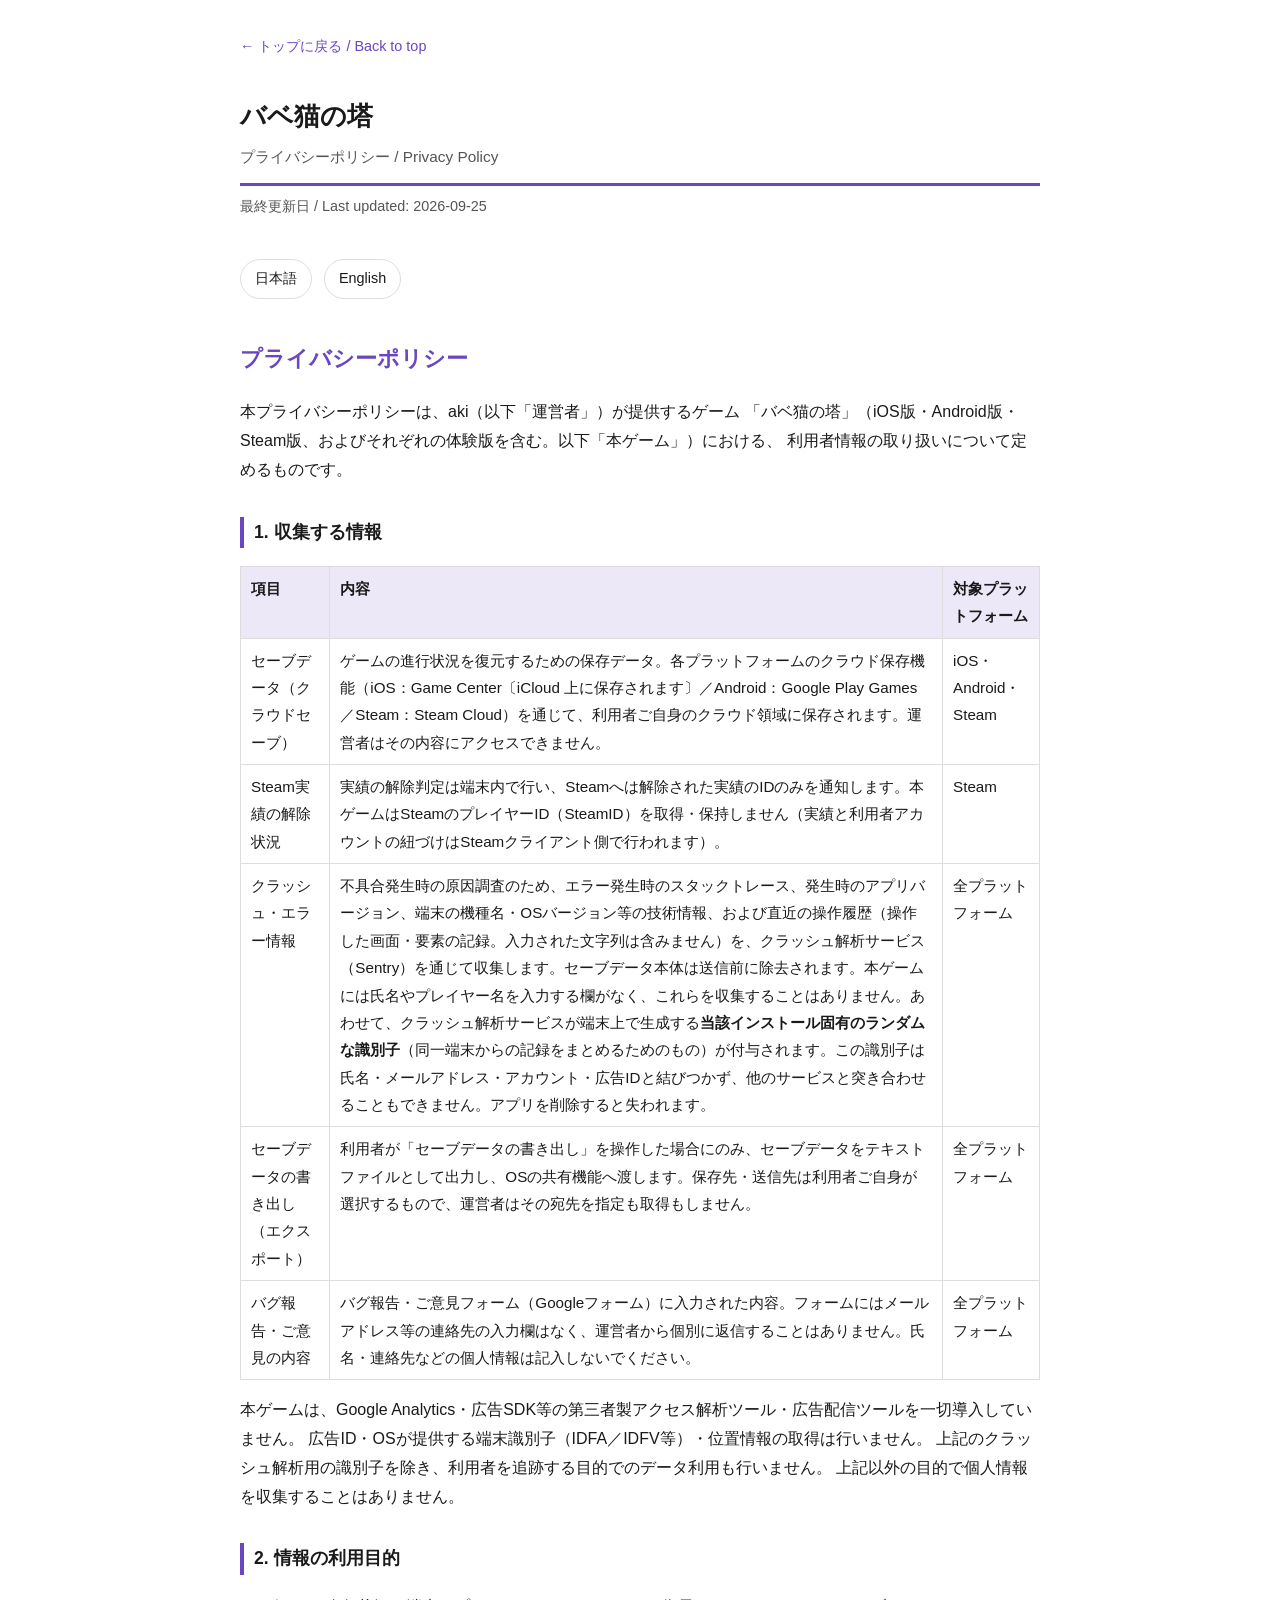
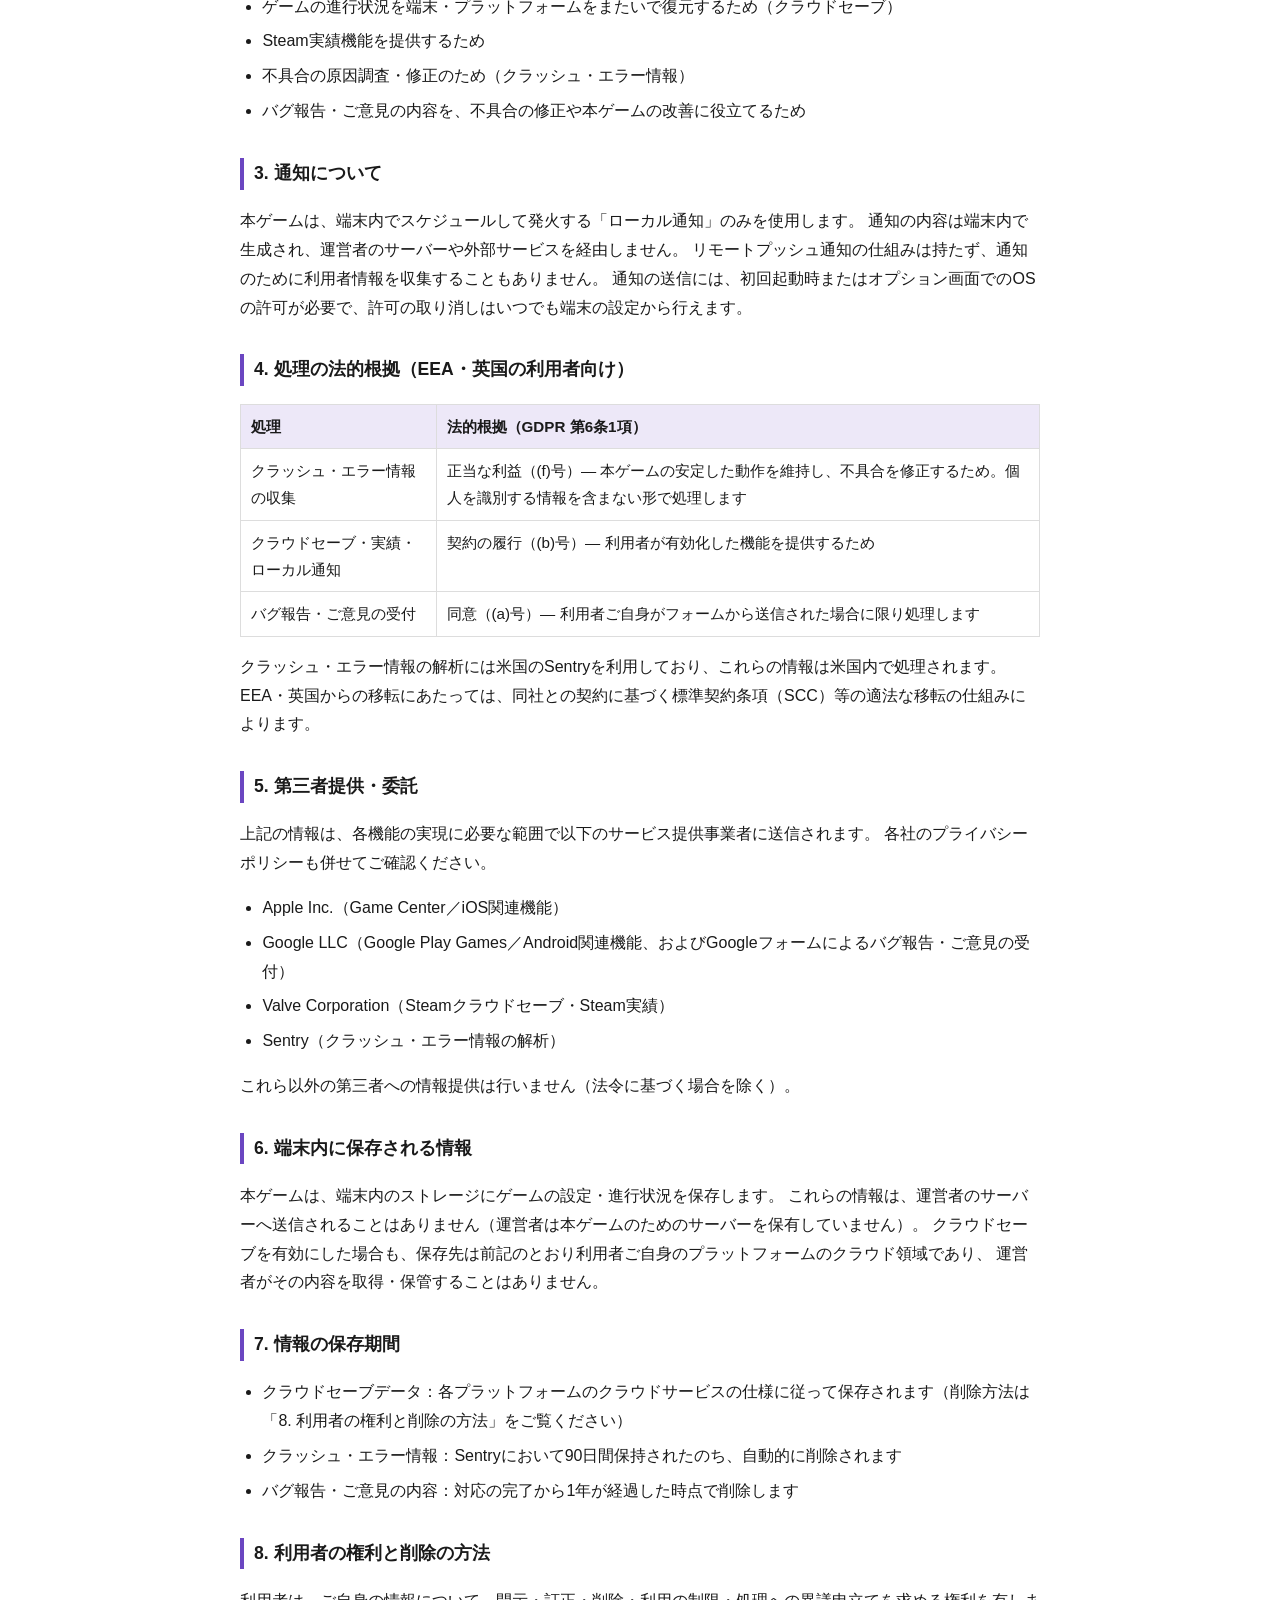
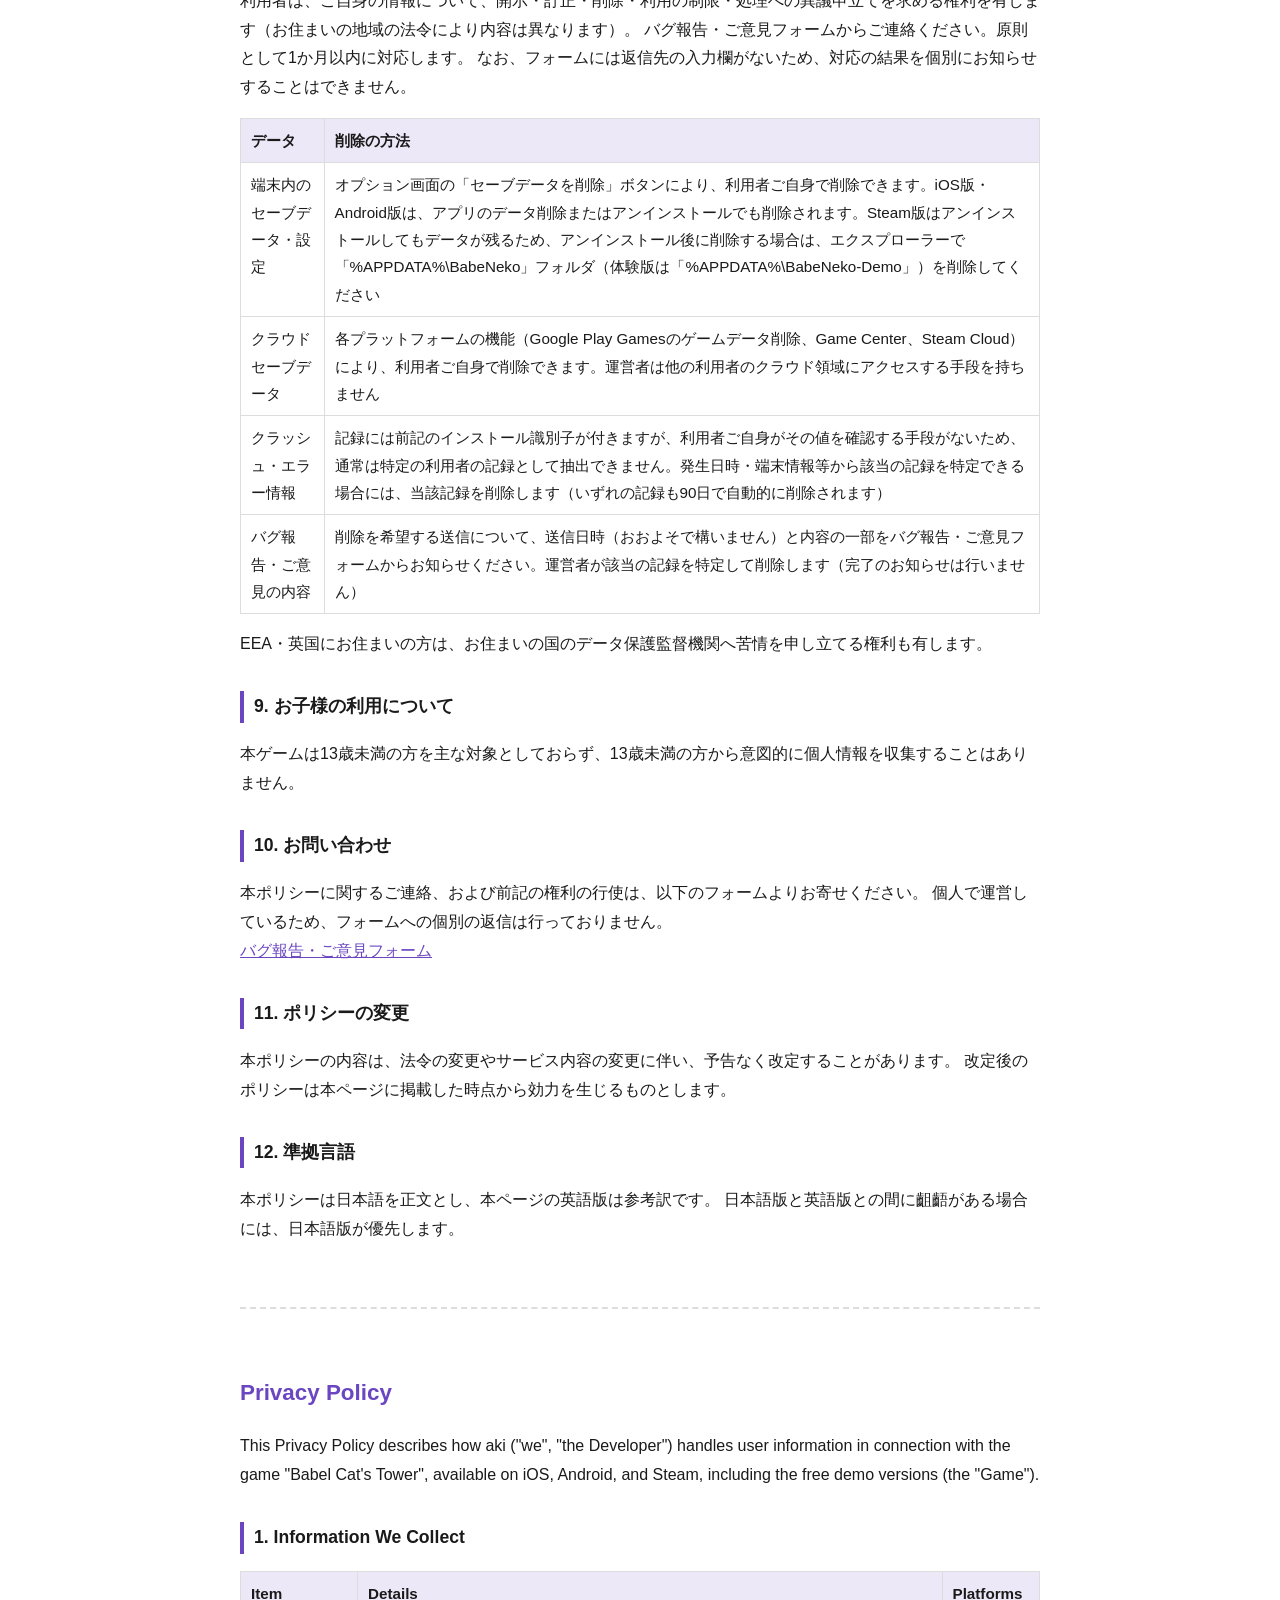
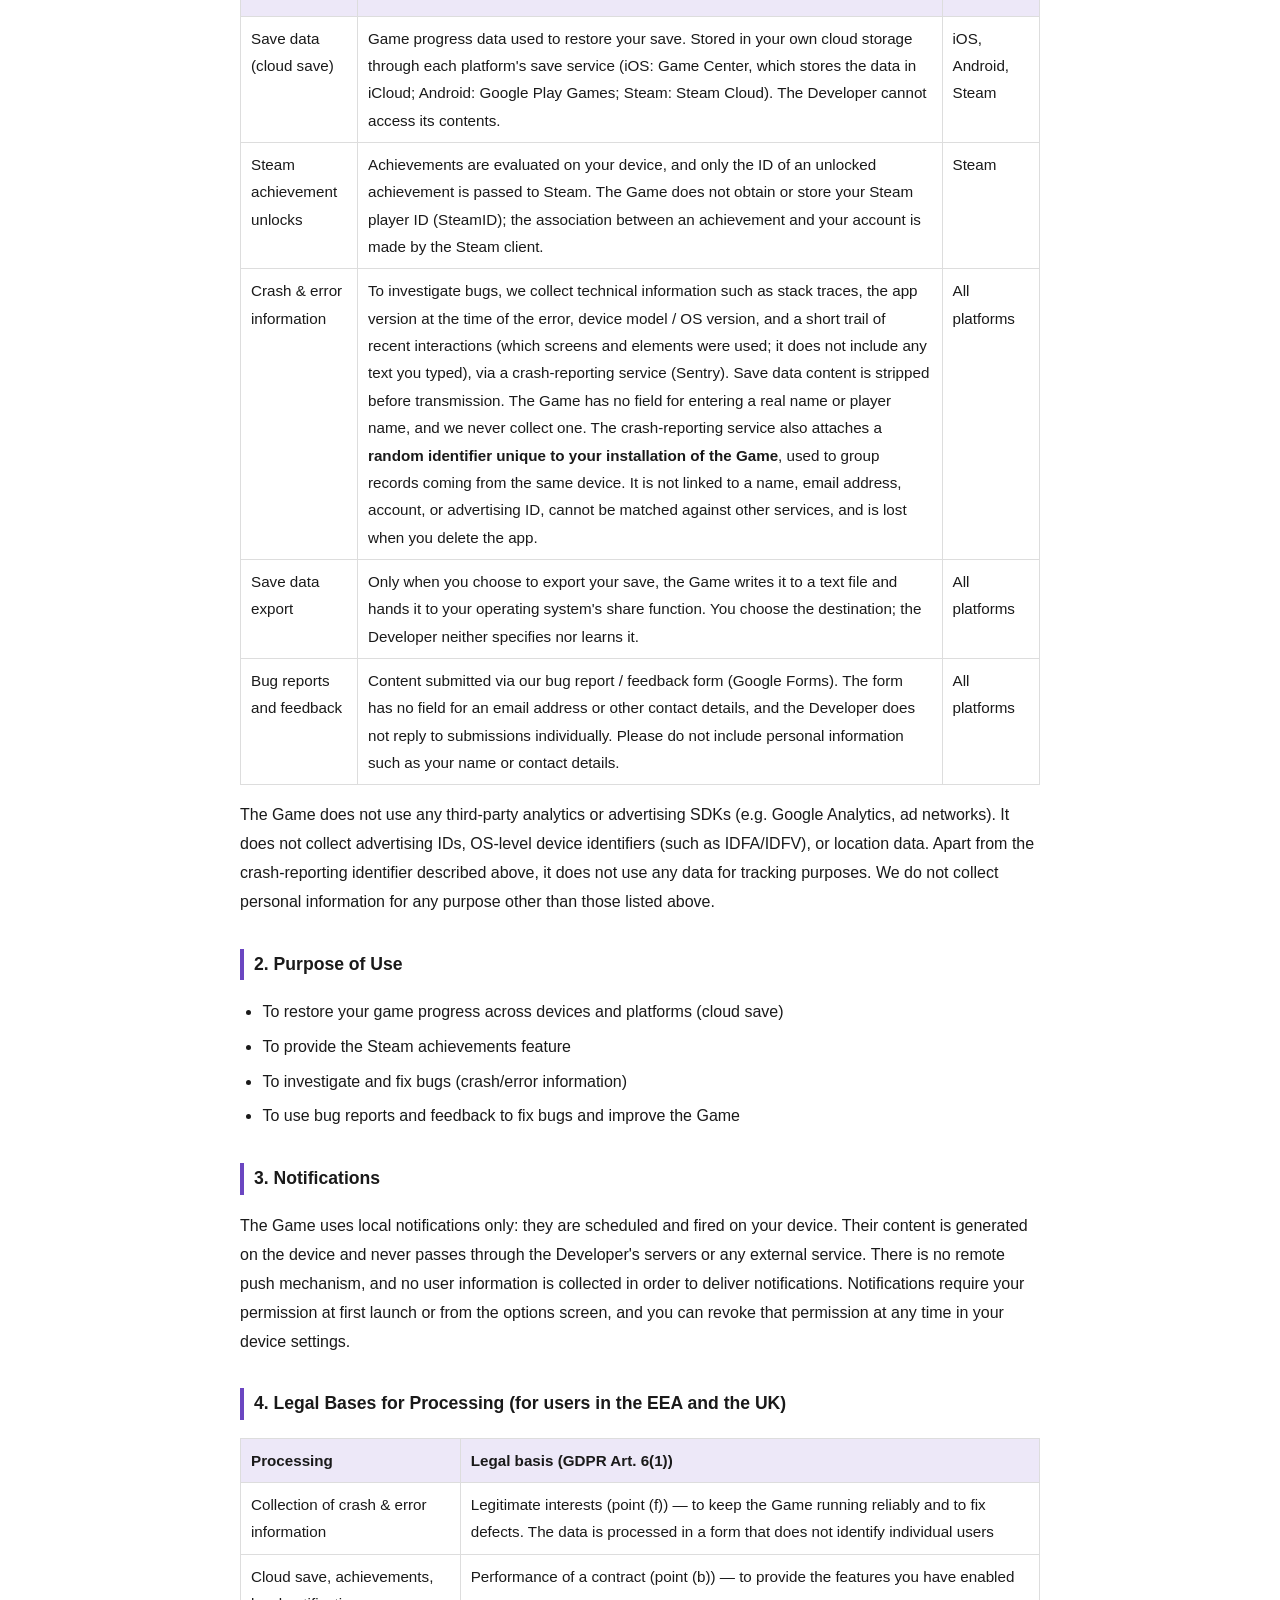
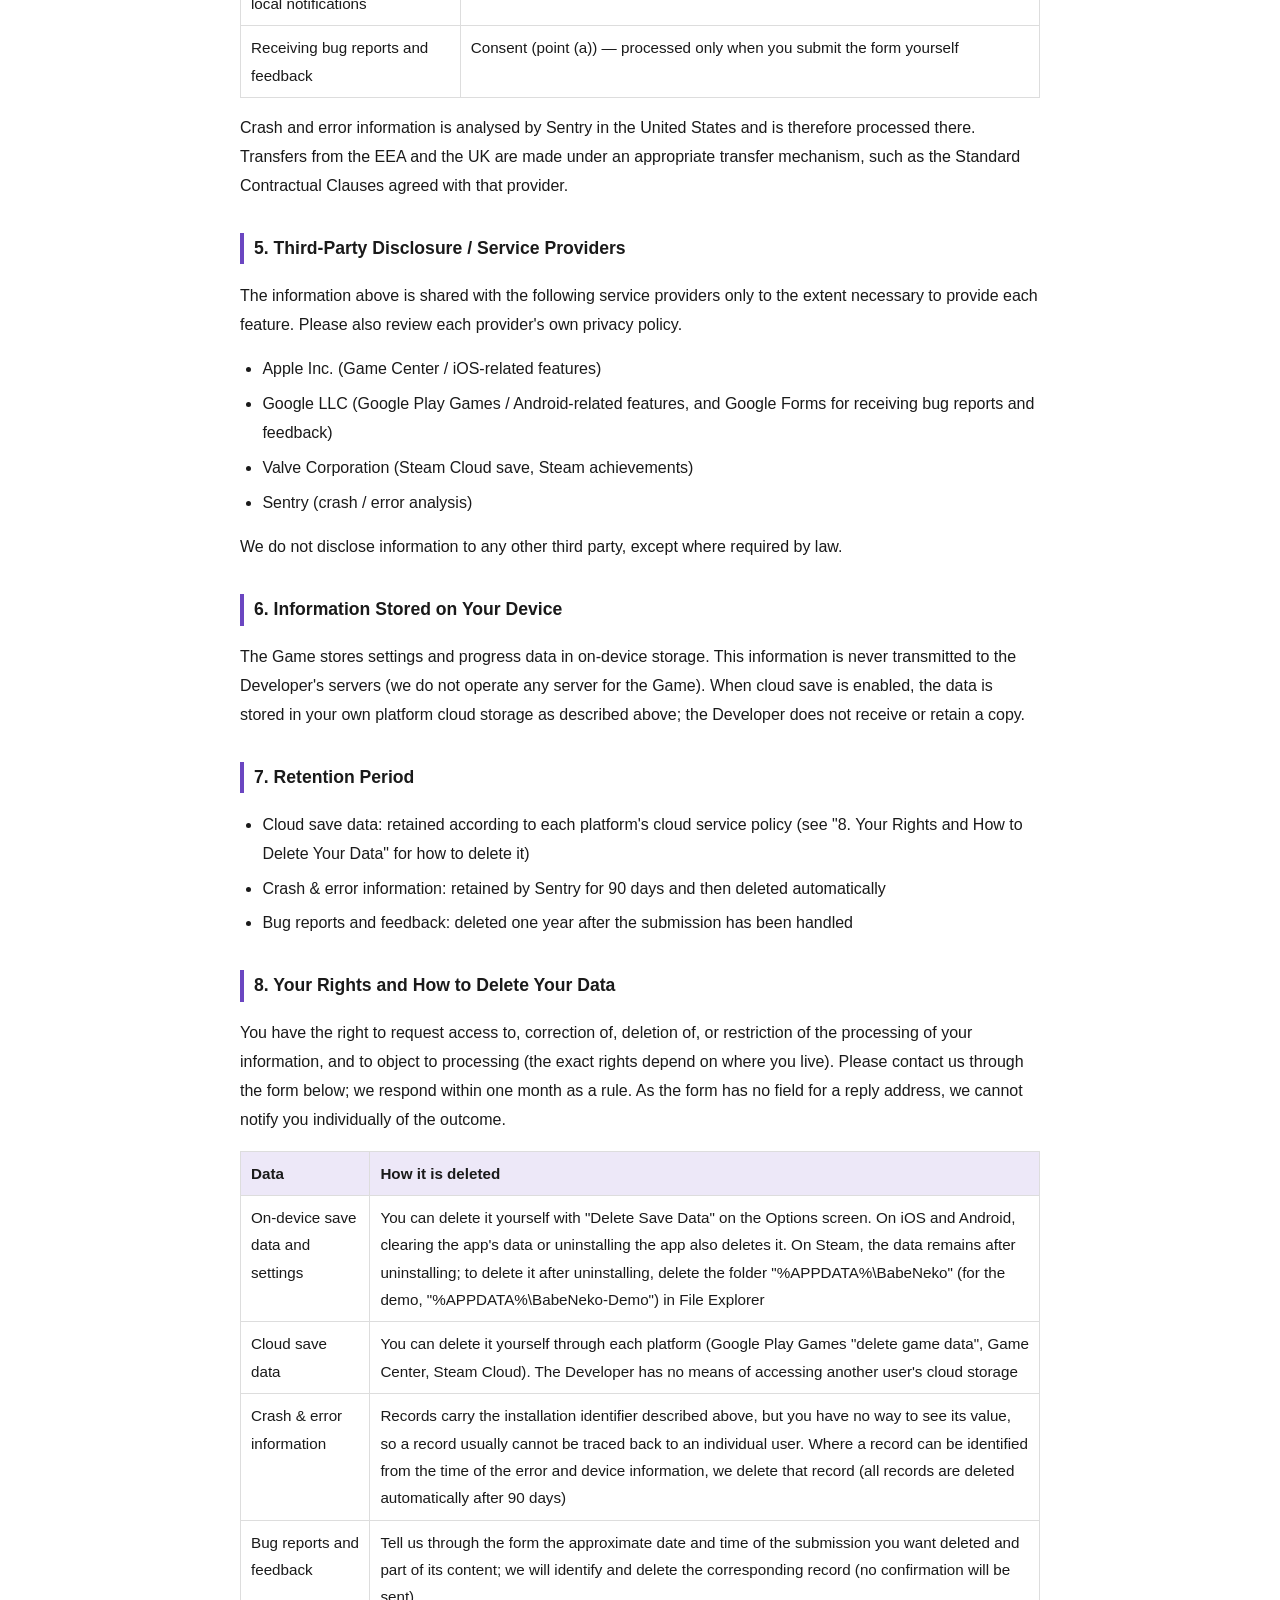
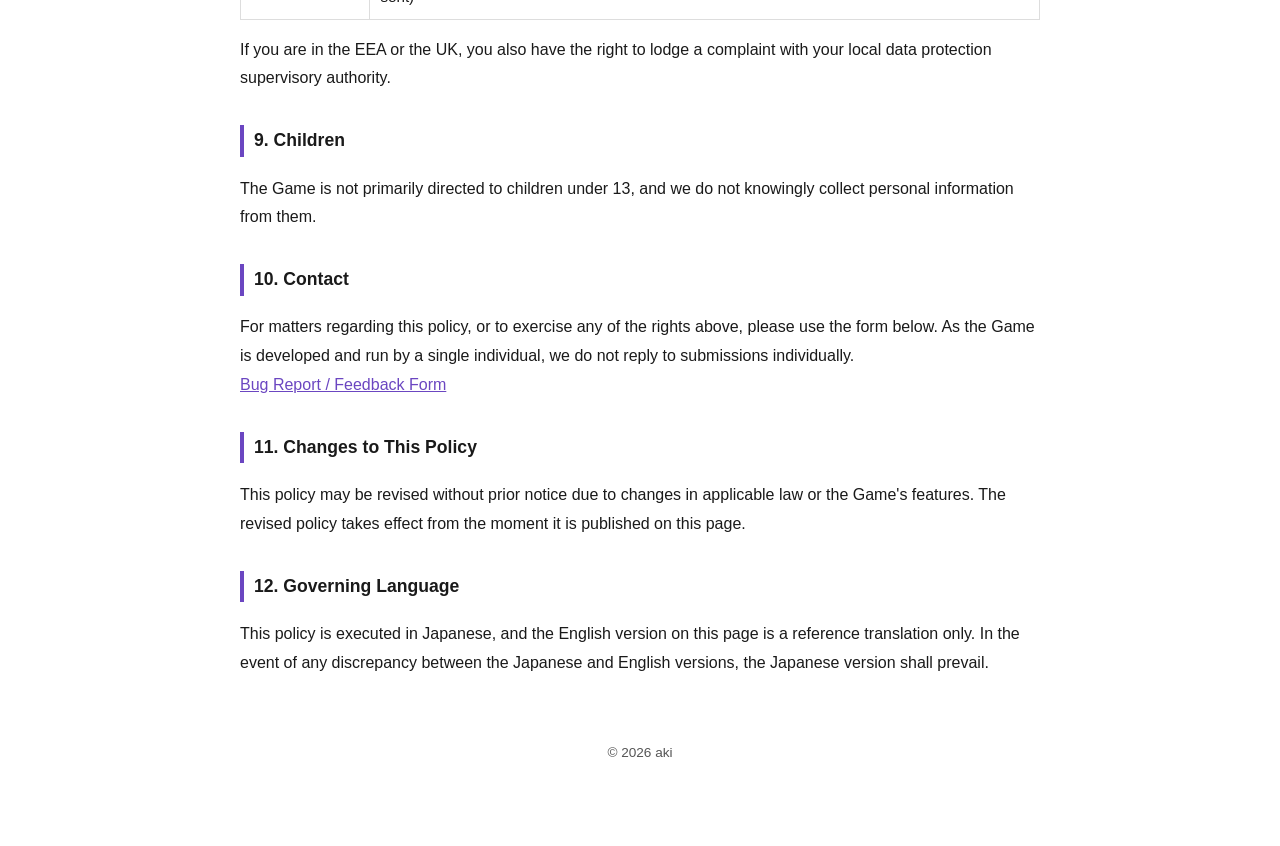
==== privacy-policy.html @ 07b797b6 "Update changelog and documentation for save data management and platform-specific storage - Revised " ====
<!DOCTYPE html>
<html lang="ja">
<head>
<meta charset="UTF-8">
<meta name="viewport" content="width=device-width, initial-scale=1.0">
<title>バベ猫の塔 プライバシーポリシー / Privacy Policy</title>
<link rel="stylesheet" href="style.css">
</head>
<body>
<div class="wrap">

  <div class="top-nav"><a href="index.html">&larr; トップに戻る / Back to top</a></div>

  <h1>バベ猫の塔<span class="sub">プライバシーポリシー / Privacy Policy</span></h1>
  <div class="updated">最終更新日 / Last updated: 2026-09-25</div>

  <div class="lang-nav">
    <a href="#ja">日本語</a>
    <a href="#en">English</a>
  </div>

  <!-- ============================================================ -->
  <!-- 日本語版 -->
  <!-- ============================================================ -->
  <section class="doc" id="ja" lang="ja">
    <h2 class="doc-title">プライバシーポリシー</h2>

    <p>
      本プライバシーポリシーは、aki（以下「運営者」）が提供するゲーム
      「バベ猫の塔」（iOS版・Android版・Steam版、およびそれぞれの体験版を含む。以下「本ゲーム」）における、
      利用者情報の取り扱いについて定めるものです。
    </p>

    <h3>1. 収集する情報</h3>
    <table>
      <thead><tr><th>項目</th><th>内容</th><th>対象プラットフォーム</th></tr></thead>
      <tbody>
        <tr>
          <td>セーブデータ（クラウドセーブ）</td>
          <td>ゲームの進行状況を復元するための保存データ。各プラットフォームのクラウド保存機能（iOS：Game Center〔iCloud 上に保存されます〕／Android：Google Play Games／Steam：Steam Cloud）を通じて、利用者ご自身のクラウド領域に保存されます。運営者はその内容にアクセスできません。</td>
          <td>iOS・Android・Steam</td>
        </tr>
        <tr>
          <td>Steam実績の解除状況</td>
          <td>実績の解除判定は端末内で行い、Steamへは解除された実績のIDのみを通知します。本ゲームはSteamのプレイヤーID（SteamID）を取得・保持しません（実績と利用者アカウントの紐づけはSteamクライアント側で行われます）。</td>
          <td>Steam</td>
        </tr>
        <tr>
          <td>クラッシュ・エラー情報</td>
          <td>不具合発生時の原因調査のため、エラー発生時のスタックトレース、発生時のアプリバージョン、端末の機種名・OSバージョン等の技術情報、および直近の操作履歴（操作した画面・要素の記録。入力された文字列は含みません）を、クラッシュ解析サービス（Sentry）を通じて収集します。セーブデータ本体は送信前に除去されます。本ゲームには氏名やプレイヤー名を入力する欄がなく、これらを収集することはありません。あわせて、クラッシュ解析サービスが端末上で生成する<strong>当該インストール固有のランダムな識別子</strong>（同一端末からの記録をまとめるためのもの）が付与されます。この識別子は氏名・メールアドレス・アカウント・広告IDと結びつかず、他のサービスと突き合わせることもできません。アプリを削除すると失われます。</td>
          <td>全プラットフォーム</td>
        </tr>
        <tr>
          <td>セーブデータの書き出し（エクスポート）</td>
          <td>利用者が「セーブデータの書き出し」を操作した場合にのみ、セーブデータをテキストファイルとして出力し、OSの共有機能へ渡します。保存先・送信先は利用者ご自身が選択するもので、運営者はその宛先を指定も取得もしません。</td>
          <td>全プラットフォーム</td>
        </tr>
        <tr>
          <td>バグ報告・ご意見の内容</td>
          <td>バグ報告・ご意見フォーム（Googleフォーム）に入力された内容。フォームにはメールアドレス等の連絡先の入力欄はなく、運営者から個別に返信することはありません。氏名・連絡先などの個人情報は記入しないでください。</td>
          <td>全プラットフォーム</td>
        </tr>
      </tbody>
    </table>

    <p>
      本ゲームは、Google Analytics・広告SDK等の第三者製アクセス解析ツール・広告配信ツールを一切導入していません。
      広告ID・OSが提供する端末識別子（IDFA／IDFV等）・位置情報の取得は行いません。
      上記のクラッシュ解析用の識別子を除き、利用者を追跡する目的でのデータ利用も行いません。
      上記以外の目的で個人情報を収集することはありません。
    </p>

    <h3>2. 情報の利用目的</h3>
    <ul>
      <li>ゲームの進行状況を端末・プラットフォームをまたいで復元するため（クラウドセーブ）</li>
      <li>Steam実績機能を提供するため</li>
      <li>不具合の原因調査・修正のため（クラッシュ・エラー情報）</li>
      <li>バグ報告・ご意見の内容を、不具合の修正や本ゲームの改善に役立てるため</li>
    </ul>

    <h3>3. 通知について</h3>
    <p>
      本ゲームは、端末内でスケジュールして発火する「ローカル通知」のみを使用します。
      通知の内容は端末内で生成され、運営者のサーバーや外部サービスを経由しません。
      リモートプッシュ通知の仕組みは持たず、通知のために利用者情報を収集することもありません。
      通知の送信には、初回起動時またはオプション画面でのOSの許可が必要で、許可の取り消しはいつでも端末の設定から行えます。
    </p>

    <h3>4. 処理の法的根拠（EEA・英国の利用者向け）</h3>
    <table>
      <thead><tr><th>処理</th><th>法的根拠（GDPR 第6条1項）</th></tr></thead>
      <tbody>
        <tr>
          <td>クラッシュ・エラー情報の収集</td>
          <td>正当な利益（(f)号）— 本ゲームの安定した動作を維持し、不具合を修正するため。個人を識別する情報を含まない形で処理します</td>
        </tr>
        <tr>
          <td>クラウドセーブ・実績・ローカル通知</td>
          <td>契約の履行（(b)号）— 利用者が有効化した機能を提供するため</td>
        </tr>
        <tr>
          <td>バグ報告・ご意見の受付</td>
          <td>同意（(a)号）— 利用者ご自身がフォームから送信された場合に限り処理します</td>
        </tr>
      </tbody>
    </table>
    <p>
      クラッシュ・エラー情報の解析には米国のSentryを利用しており、これらの情報は米国内で処理されます。
      EEA・英国からの移転にあたっては、同社との契約に基づく標準契約条項（SCC）等の適法な移転の仕組みによります。
    </p>

    <h3>5. 第三者提供・委託</h3>
    <p>
      上記の情報は、各機能の実現に必要な範囲で以下のサービス提供事業者に送信されます。
      各社のプライバシーポリシーも併せてご確認ください。
    </p>
    <ul>
      <li>Apple Inc.（Game Center／iOS関連機能）</li>
      <li>Google LLC（Google Play Games／Android関連機能、およびGoogleフォームによるバグ報告・ご意見の受付）</li>
      <li>Valve Corporation（Steamクラウドセーブ・Steam実績）</li>
      <li>Sentry（クラッシュ・エラー情報の解析）</li>
    </ul>
    <p>これら以外の第三者への情報提供は行いません（法令に基づく場合を除く）。</p>

    <h3>6. 端末内に保存される情報</h3>
    <p>
      本ゲームは、端末内のストレージにゲームの設定・進行状況を保存します。
      これらの情報は、運営者のサーバーへ送信されることはありません（運営者は本ゲームのためのサーバーを保有していません）。
      クラウドセーブを有効にした場合も、保存先は前記のとおり利用者ご自身のプラットフォームのクラウド領域であり、
      運営者がその内容を取得・保管することはありません。
    </p>

    <h3>7. 情報の保存期間</h3>
    <ul>
      <li>クラウドセーブデータ：各プラットフォームのクラウドサービスの仕様に従って保存されます（削除方法は「8. 利用者の権利と削除の方法」をご覧ください）</li>
      <li>クラッシュ・エラー情報：Sentryにおいて90日間保持されたのち、自動的に削除されます</li>
      <li>バグ報告・ご意見の内容：対応の完了から1年が経過した時点で削除します</li>
    </ul>

    <h3>8. 利用者の権利と削除の方法</h3>
    <p>
      利用者は、ご自身の情報について、開示・訂正・削除・利用の制限・処理への異議申立てを求める権利を有します（お住まいの地域の法令により内容は異なります）。
      バグ報告・ご意見フォームからご連絡ください。原則として1か月以内に対応します。
      なお、フォームには返信先の入力欄がないため、対応の結果を個別にお知らせすることはできません。
    </p>
    <table>
      <thead><tr><th>データ</th><th>削除の方法</th></tr></thead>
      <tbody>
        <tr>
          <td>端末内のセーブデータ・設定</td>
          <td>オプション画面の「セーブデータを削除」ボタンにより、利用者ご自身で削除できます。iOS版・Android版は、アプリのデータ削除またはアンインストールでも削除されます。Steam版はアンインストールしてもデータが残るため、アンインストール後に削除する場合は、エクスプローラーで「%APPDATA%\BabeNeko」フォルダ（体験版は「%APPDATA%\BabeNeko-Demo」）を削除してください</td>
        </tr>
        <tr>
          <td>クラウドセーブデータ</td>
          <td>各プラットフォームの機能（Google Play Gamesのゲームデータ削除、Game Center、Steam Cloud）により、利用者ご自身で削除できます。運営者は他の利用者のクラウド領域にアクセスする手段を持ちません</td>
        </tr>
        <tr>
          <td>クラッシュ・エラー情報</td>
          <td>記録には前記のインストール識別子が付きますが、利用者ご自身がその値を確認する手段がないため、通常は特定の利用者の記録として抽出できません。発生日時・端末情報等から該当の記録を特定できる場合には、当該記録を削除します（いずれの記録も90日で自動的に削除されます）</td>
        </tr>
        <tr>
          <td>バグ報告・ご意見の内容</td>
          <td>削除を希望する送信について、送信日時（おおよそで構いません）と内容の一部をバグ報告・ご意見フォームからお知らせください。運営者が該当の記録を特定して削除します（完了のお知らせは行いません）</td>
        </tr>
      </tbody>
    </table>
    <p>
      EEA・英国にお住まいの方は、お住まいの国のデータ保護監督機関へ苦情を申し立てる権利も有します。
    </p>

    <h3>9. お子様の利用について</h3>
    <p>
      本ゲームは13歳未満の方を主な対象としておらず、13歳未満の方から意図的に個人情報を収集することはありません。
    </p>

    <h3>10. お問い合わせ</h3>
    <p>
      本ポリシーに関するご連絡、および前記の権利の行使は、以下のフォームよりお寄せください。
      個人で運営しているため、フォームへの個別の返信は行っておりません。<br>
      <a class="link" href="https://forms.gle/XgbAoj4muBSPkLGX7">バグ報告・ご意見フォーム</a>
    </p>

    <h3>11. ポリシーの変更</h3>
    <p>
      本ポリシーの内容は、法令の変更やサービス内容の変更に伴い、予告なく改定することがあります。
      改定後のポリシーは本ページに掲載した時点から効力を生じるものとします。
    </p>

    <h3>12. 準拠言語</h3>
    <p>
      本ポリシーは日本語を正文とし、本ページの英語版は参考訳です。
      日本語版と英語版との間に齟齬がある場合には、日本語版が優先します。
    </p>
  </section>

  <hr class="divider">

  <!-- ============================================================ -->
  <!-- English -->
  <!-- ============================================================ -->
  <section class="doc" id="en" lang="en">
    <h2 class="doc-title">Privacy Policy</h2>

    <p>
      This Privacy Policy describes how aki ("we", "the Developer")
      handles user information in connection with the game "Babel Cat's Tower", available on
      iOS, Android, and Steam, including the free demo versions (the "Game").
    </p>

    <h3>1. Information We Collect</h3>
    <table>
      <thead><tr><th>Item</th><th>Details</th><th>Platforms</th></tr></thead>
      <tbody>
        <tr>
          <td>Save data (cloud save)</td>
          <td>Game progress data used to restore your save. Stored in your own cloud storage through each platform's save service (iOS: Game Center, which stores the data in iCloud; Android: Google Play Games; Steam: Steam Cloud). The Developer cannot access its contents.</td>
          <td>iOS, Android, Steam</td>
        </tr>
        <tr>
          <td>Steam achievement unlocks</td>
          <td>Achievements are evaluated on your device, and only the ID of an unlocked achievement is passed to Steam. The Game does not obtain or store your Steam player ID (SteamID); the association between an achievement and your account is made by the Steam client.</td>
          <td>Steam</td>
        </tr>
        <tr>
          <td>Crash &amp; error information</td>
          <td>To investigate bugs, we collect technical information such as stack traces, the app version at the time of the error, device model / OS version, and a short trail of recent interactions (which screens and elements were used; it does not include any text you typed), via a crash-reporting service (Sentry). Save data content is stripped before transmission. The Game has no field for entering a real name or player name, and we never collect one. The crash-reporting service also attaches a <strong>random identifier unique to your installation of the Game</strong>, used to group records coming from the same device. It is not linked to a name, email address, account, or advertising ID, cannot be matched against other services, and is lost when you delete the app.</td>
          <td>All platforms</td>
        </tr>
        <tr>
          <td>Save data export</td>
          <td>Only when you choose to export your save, the Game writes it to a text file and hands it to your operating system's share function. You choose the destination; the Developer neither specifies nor learns it.</td>
          <td>All platforms</td>
        </tr>
        <tr>
          <td>Bug reports and feedback</td>
          <td>Content submitted via our bug report / feedback form (Google Forms). The form has no field for an email address or other contact details, and the Developer does not reply to submissions individually. Please do not include personal information such as your name or contact details.</td>
          <td>All platforms</td>
        </tr>
      </tbody>
    </table>

    <p>
      The Game does not use any third-party analytics or advertising SDKs (e.g. Google Analytics, ad networks).
      It does not collect advertising IDs, OS-level device identifiers (such as IDFA/IDFV), or location data.
      Apart from the crash-reporting identifier described above, it does not use any data for tracking purposes.
      We do not collect personal information for any purpose other than those listed above.
    </p>

    <h3>2. Purpose of Use</h3>
    <ul>
      <li>To restore your game progress across devices and platforms (cloud save)</li>
      <li>To provide the Steam achievements feature</li>
      <li>To investigate and fix bugs (crash/error information)</li>
      <li>To use bug reports and feedback to fix bugs and improve the Game</li>
    </ul>

    <h3>3. Notifications</h3>
    <p>
      The Game uses local notifications only: they are scheduled and fired on your device.
      Their content is generated on the device and never passes through the Developer's servers or any external service.
      There is no remote push mechanism, and no user information is collected in order to deliver notifications.
      Notifications require your permission at first launch or from the options screen, and you can revoke that permission at any time in your device settings.
    </p>

    <h3>4. Legal Bases for Processing (for users in the EEA and the UK)</h3>
    <table>
      <thead><tr><th>Processing</th><th>Legal basis (GDPR Art. 6(1))</th></tr></thead>
      <tbody>
        <tr>
          <td>Collection of crash &amp; error information</td>
          <td>Legitimate interests (point (f)) — to keep the Game running reliably and to fix defects. The data is processed in a form that does not identify individual users</td>
        </tr>
        <tr>
          <td>Cloud save, achievements, local notifications</td>
          <td>Performance of a contract (point (b)) — to provide the features you have enabled</td>
        </tr>
        <tr>
          <td>Receiving bug reports and feedback</td>
          <td>Consent (point (a)) — processed only when you submit the form yourself</td>
        </tr>
      </tbody>
    </table>
    <p>
      Crash and error information is analysed by Sentry in the United States and is therefore processed there.
      Transfers from the EEA and the UK are made under an appropriate transfer mechanism, such as the Standard Contractual Clauses agreed with that provider.
    </p>

    <h3>5. Third-Party Disclosure / Service Providers</h3>
    <p>
      The information above is shared with the following service providers only to the extent necessary
      to provide each feature. Please also review each provider's own privacy policy.
    </p>
    <ul>
      <li>Apple Inc. (Game Center / iOS-related features)</li>
      <li>Google LLC (Google Play Games / Android-related features, and Google Forms for receiving bug reports and feedback)</li>
      <li>Valve Corporation (Steam Cloud save, Steam achievements)</li>
      <li>Sentry (crash / error analysis)</li>
    </ul>
    <p>We do not disclose information to any other third party, except where required by law.</p>

    <h3>6. Information Stored on Your Device</h3>
    <p>
      The Game stores settings and progress data in on-device storage.
      This information is never transmitted to the Developer's servers (we do not operate any server for the Game).
      When cloud save is enabled, the data is stored in your own platform cloud storage as described above;
      the Developer does not receive or retain a copy.
    </p>

    <h3>7. Retention Period</h3>
    <ul>
      <li>Cloud save data: retained according to each platform's cloud service policy (see "8. Your Rights and How to Delete Your Data" for how to delete it)</li>
      <li>Crash &amp; error information: retained by Sentry for 90 days and then deleted automatically</li>
      <li>Bug reports and feedback: deleted one year after the submission has been handled</li>
    </ul>

    <h3>8. Your Rights and How to Delete Your Data</h3>
    <p>
      You have the right to request access to, correction of, deletion of, or restriction of the processing of your information,
      and to object to processing (the exact rights depend on where you live).
      Please contact us through the form below; we respond within one month as a rule.
      As the form has no field for a reply address, we cannot notify you individually of the outcome.
    </p>
    <table>
      <thead><tr><th>Data</th><th>How it is deleted</th></tr></thead>
      <tbody>
        <tr>
          <td>On-device save data and settings</td>
          <td>You can delete it yourself with "Delete Save Data" on the Options screen. On iOS and Android, clearing the app's data or uninstalling the app also deletes it. On Steam, the data remains after uninstalling; to delete it after uninstalling, delete the folder "%APPDATA%\BabeNeko" (for the demo, "%APPDATA%\BabeNeko-Demo") in File Explorer</td>
        </tr>
        <tr>
          <td>Cloud save data</td>
          <td>You can delete it yourself through each platform (Google Play Games "delete game data", Game Center, Steam Cloud). The Developer has no means of accessing another user's cloud storage</td>
        </tr>
        <tr>
          <td>Crash &amp; error information</td>
          <td>Records carry the installation identifier described above, but you have no way to see its value, so a record usually cannot be traced back to an individual user. Where a record can be identified from the time of the error and device information, we delete that record (all records are deleted automatically after 90 days)</td>
        </tr>
        <tr>
          <td>Bug reports and feedback</td>
          <td>Tell us through the form the approximate date and time of the submission you want deleted and part of its content; we will identify and delete the corresponding record (no confirmation will be sent)</td>
        </tr>
      </tbody>
    </table>
    <p>
      If you are in the EEA or the UK, you also have the right to lodge a complaint with your local data protection supervisory authority.
    </p>

    <h3>9. Children</h3>
    <p>
      The Game is not primarily directed to children under 13, and we do not knowingly collect personal information from them.
    </p>

    <h3>10. Contact</h3>
    <p>
      For matters regarding this policy, or to exercise any of the rights above, please use the form below.
      As the Game is developed and run by a single individual, we do not reply to submissions individually.<br>
      <a class="link" href="https://forms.gle/XgbAoj4muBSPkLGX7">Bug Report / Feedback Form</a>
    </p>

    <h3>11. Changes to This Policy</h3>
    <p>
      This policy may be revised without prior notice due to changes in applicable law or the Game's
      features. The revised policy takes effect from the moment it is published on this page.
    </p>

    <h3>12. Governing Language</h3>
    <p>
      This policy is executed in Japanese, and the English version on this page is a reference translation
      only. In the event of any discrepancy between the Japanese and English versions, the Japanese version
      shall prevail.
    </p>
  </section>

  <footer>
    &copy; 2026 aki
  </footer>

</div>
</body>
</html>
---- style.css ----
:root {
  color-scheme: light dark;
  --bg: #ffffff;
  --fg: #1a1a1a;
  --muted: #555555;
  --border: #dddddd;
  --accent: #6b46c1;
}
@media (prefers-color-scheme: dark) {
  :root {
    --bg: #1a1a1a;
    --fg: #e8e8e8;
    --muted: #aaaaaa;
    --border: #3a3a3a;
    --accent: #b794f4;
  }
}
* { box-sizing: border-box; }
body {
  margin: 0;
  background: var(--bg);
  color: var(--fg);
  font-family: "Hiragino Kaku Gothic ProN", "Yu Gothic", Meiryo, -apple-system, BlinkMacSystemFont, "Segoe UI", Arial, sans-serif;
  line-height: 1.8;
}
.wrap {
  max-width: 840px;
  margin: 0 auto;
  padding: 32px 20px 80px;
}
h1 {
  font-size: 1.6em;
  border-bottom: 3px solid var(--accent);
  padding-bottom: 12px;
  margin-bottom: 8px;
}
h1 .sub {
  display: block;
  font-size: 0.6em;
  color: var(--muted);
  font-weight: normal;
  margin-top: 4px;
}
.updated {
  color: var(--muted);
  font-size: 0.9em;
  margin-bottom: 40px;
}
.top-nav {
  margin-bottom: 32px;
}
.top-nav a {
  color: var(--accent);
  text-decoration: none;
  font-size: 0.9em;
}
.top-nav a:hover { text-decoration: underline; }
.lang-nav {
  display: flex;
  gap: 12px;
  margin-bottom: 40px;
  flex-wrap: wrap;
}
.lang-nav a {
  padding: 6px 14px;
  border: 1px solid var(--border);
  border-radius: 20px;
  text-decoration: none;
  color: var(--fg);
  font-size: 0.9em;
}
.lang-nav a:hover { border-color: var(--accent); color: var(--accent); }
section.doc {
  margin-bottom: 64px;
}
h2.doc-title {
  font-size: 1.4em;
  color: var(--accent);
  margin-top: 0;
}
h3 {
  font-size: 1.1em;
  border-left: 4px solid var(--accent);
  padding-left: 10px;
  margin-top: 32px;
}
table {
  width: 100%;
  border-collapse: collapse;
  margin: 12px 0;
  font-size: 0.95em;
}
th, td {
  border: 1px solid var(--border);
  padding: 8px 10px;
  text-align: left;
  vertical-align: top;
}
th { background: color-mix(in srgb, var(--accent) 12%, transparent); }
ol, ul { padding-left: 1.4em; }
li { margin-bottom: 6px; }
a.link { color: var(--accent); }
hr.divider {
  border: none;
  border-top: 2px dashed var(--border);
  margin: 64px 0;
}
footer {
  color: var(--muted);
  font-size: 0.85em;
  text-align: center;
  margin-top: 60px;
}

/* index.html 専用: リンク一覧カード */
.link-list {
  list-style: none;
  padding: 0;
  margin: 0 0 40px;
}
.link-list li {
  margin-bottom: 12px;
}
.link-card {
  display: flex;
  align-items: center;
  justify-content: space-between;
  gap: 12px;
  padding: 16px 20px;
  border: 1px solid var(--border);
  border-radius: 10px;
  text-decoration: none;
  color: var(--fg);
}
.link-card:hover { border-color: var(--accent); }
.link-card .label {
  font-weight: bold;
}
.link-card .desc {
  color: var(--muted);
  font-size: 0.85em;
}
.link-card .arrow {
  color: var(--accent);
  font-size: 1.2em;
}
.link-card.disabled {
  opacity: 0.55;
  cursor: default;
  pointer-events: none;
}
.badge-soon {
  display: inline-block;
  font-size: 0.75em;
  color: var(--muted);
  border: 1px solid var(--border);
  border-radius: 12px;
  padding: 2px 10px;
  margin-left: 8px;
}
h2.section-heading {
  font-size: 1.1em;
  color: var(--muted);
  border-bottom: 1px solid var(--border);
  padding-bottom: 8px;
  margin: 40px 0 16px;
}
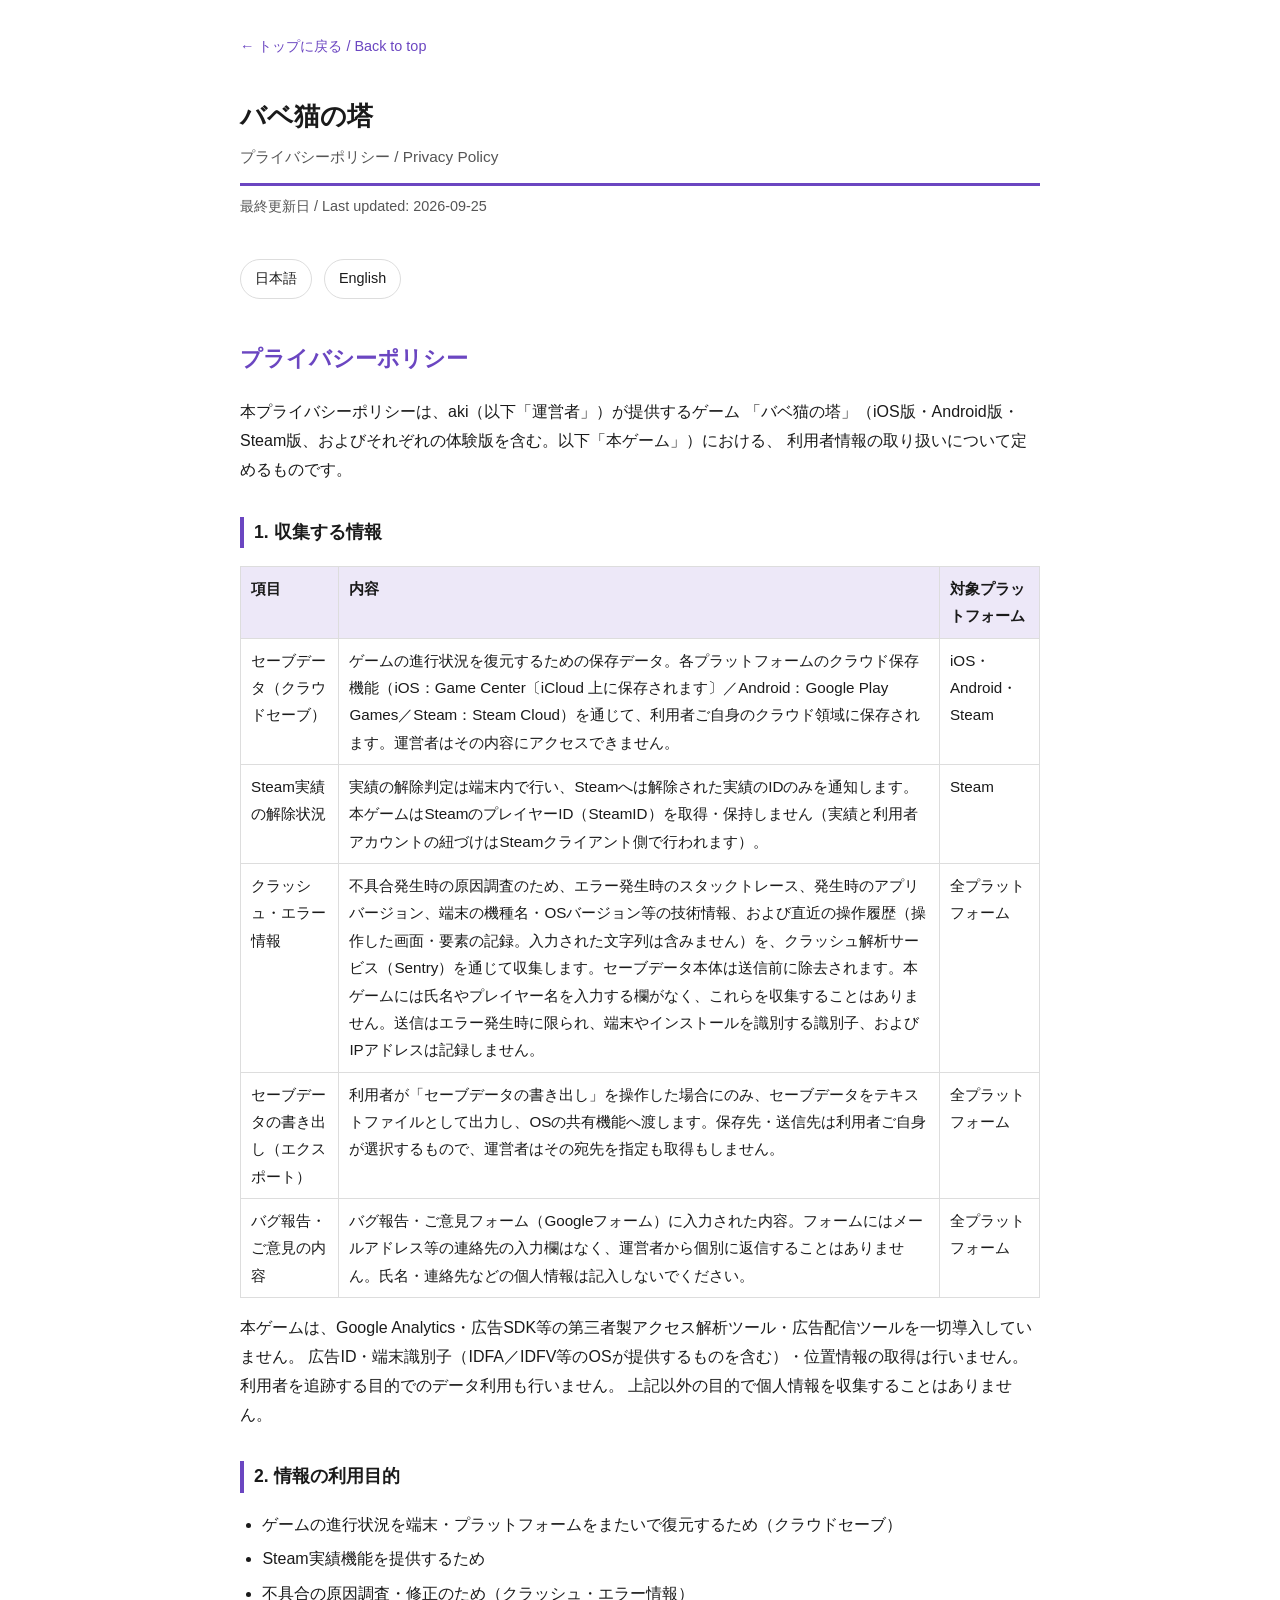
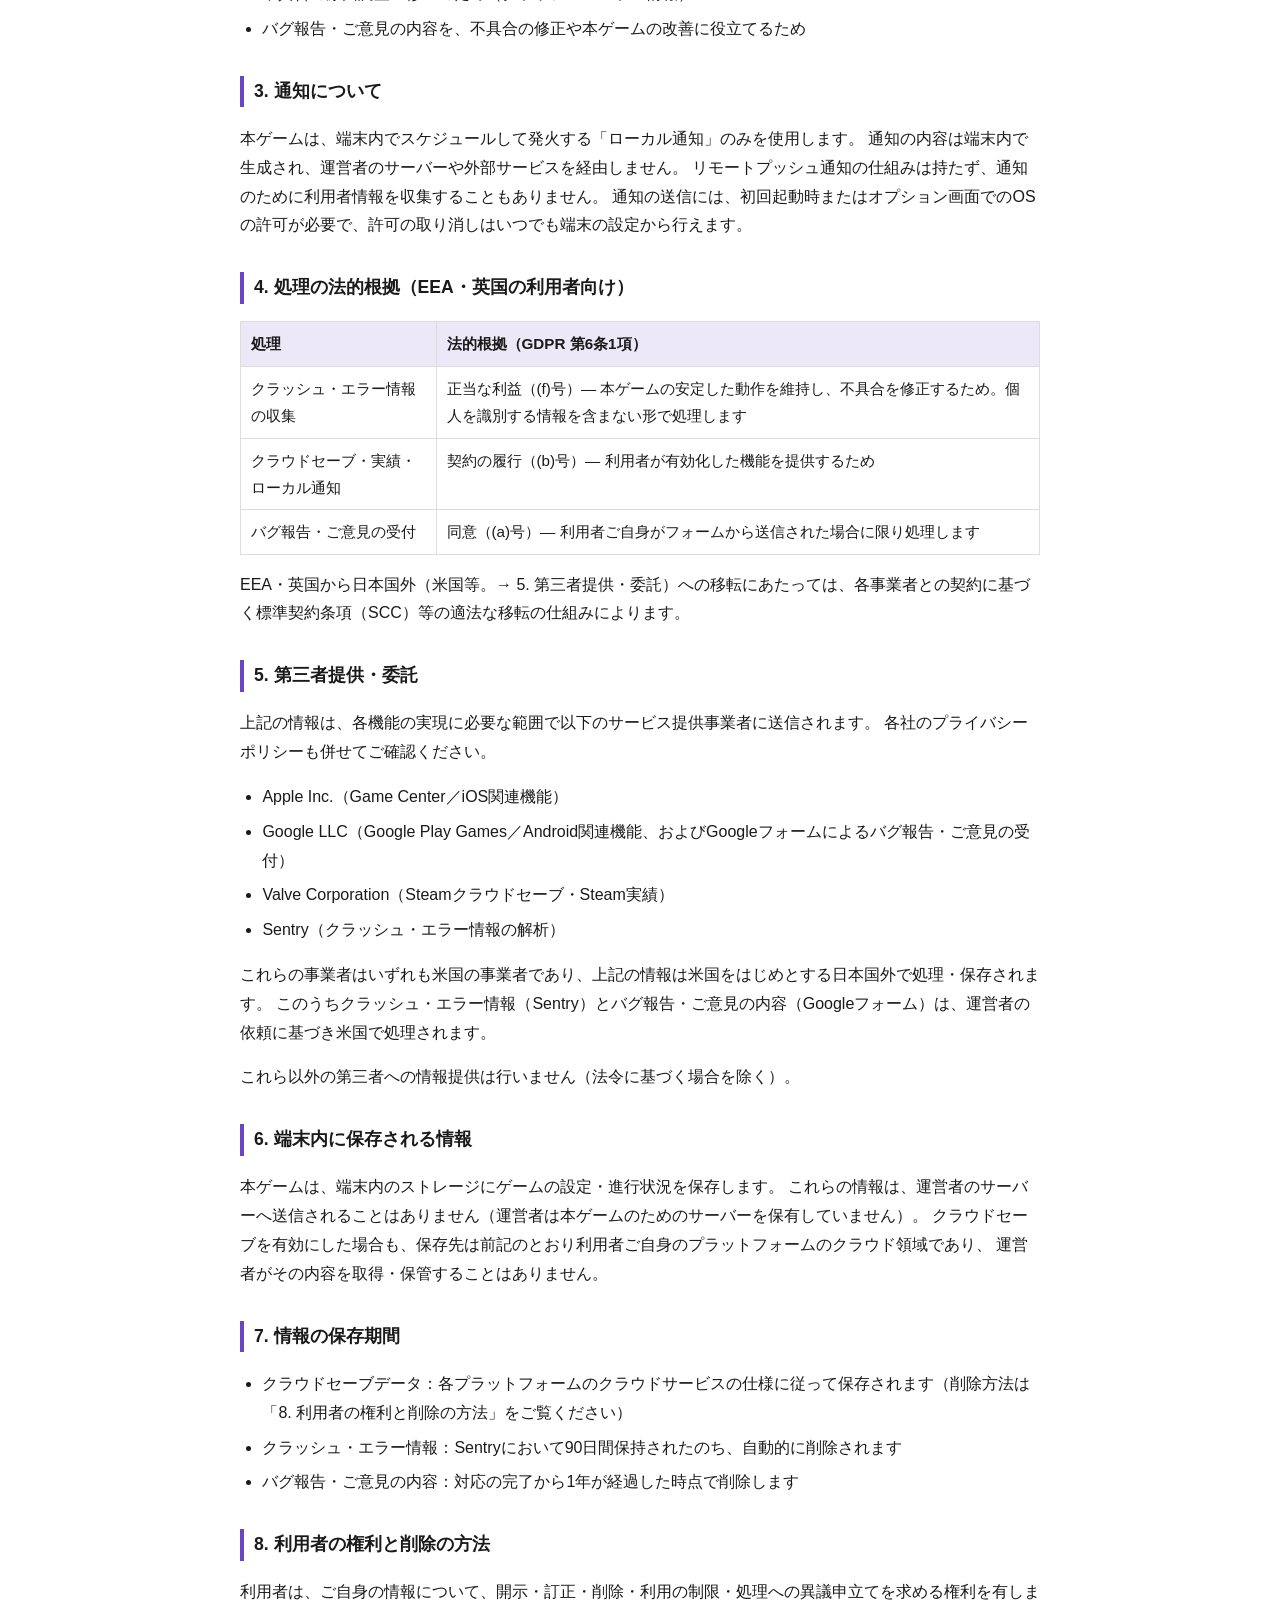
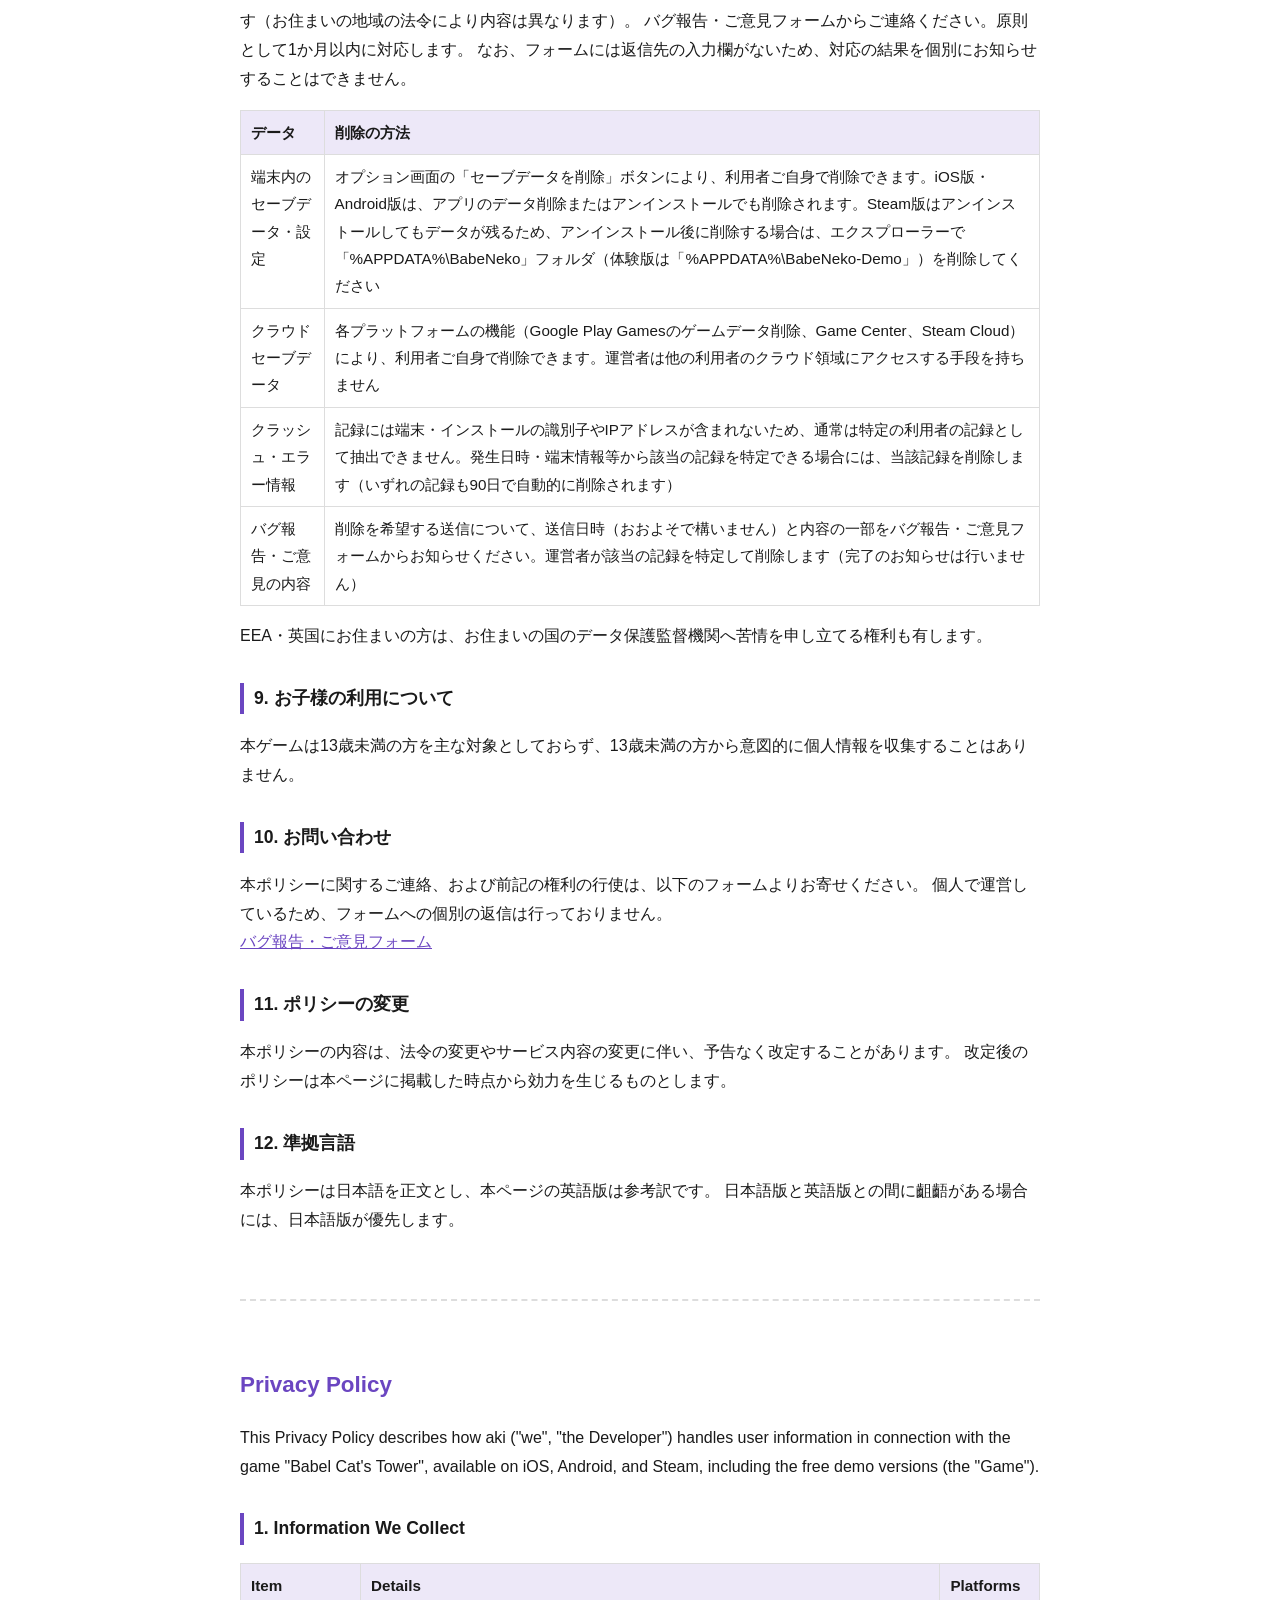
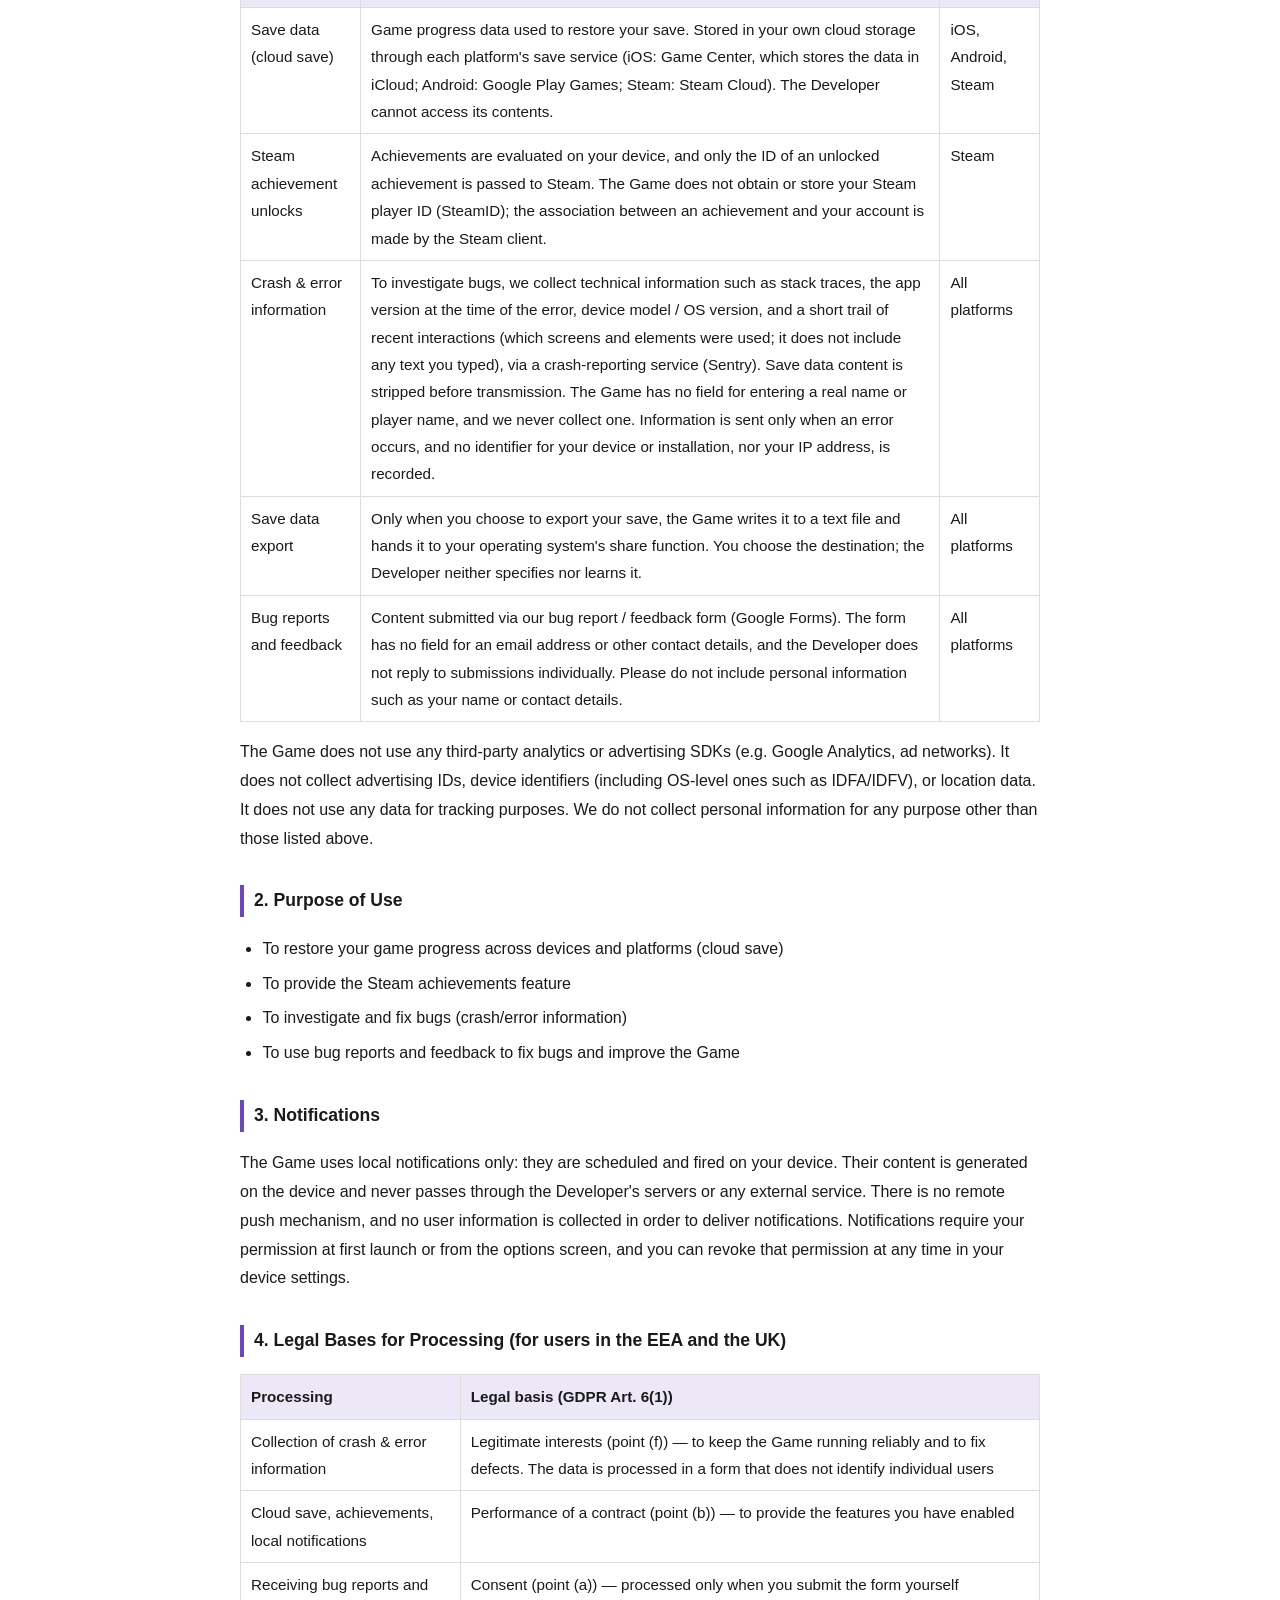
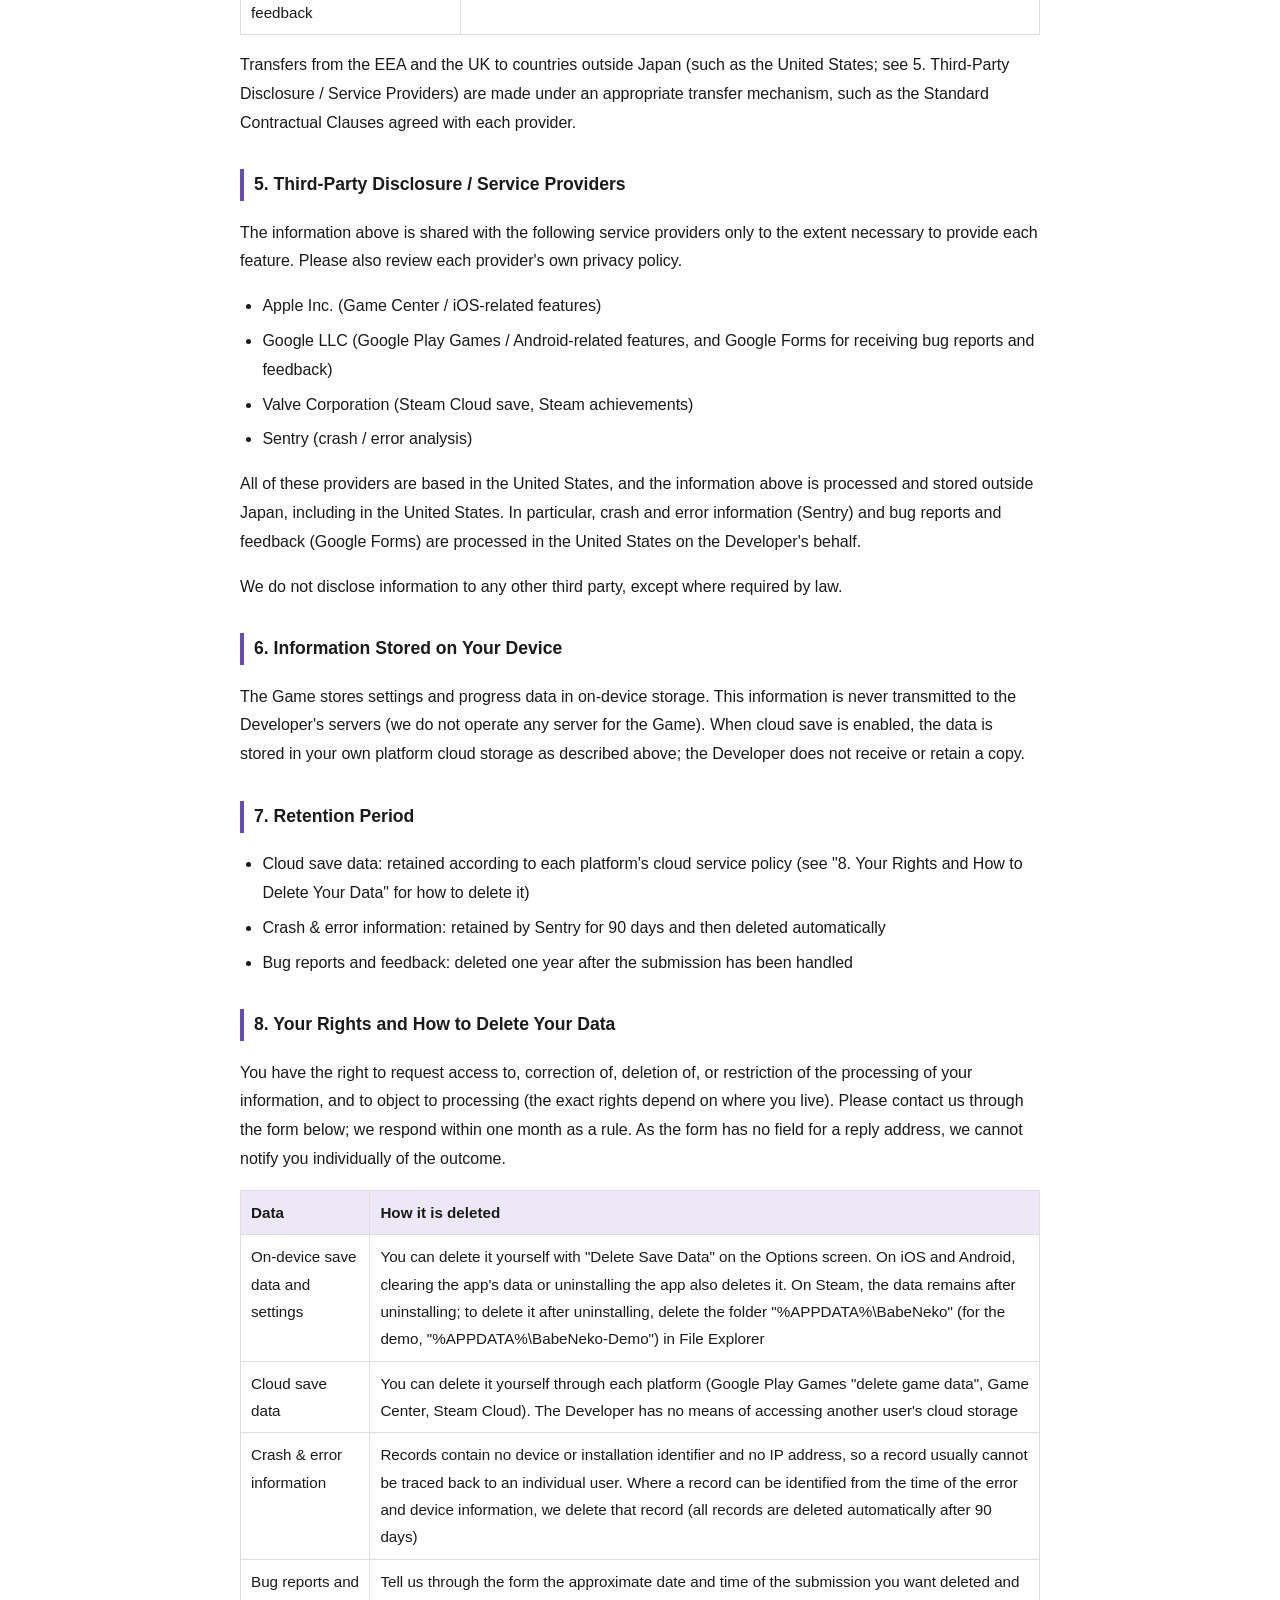
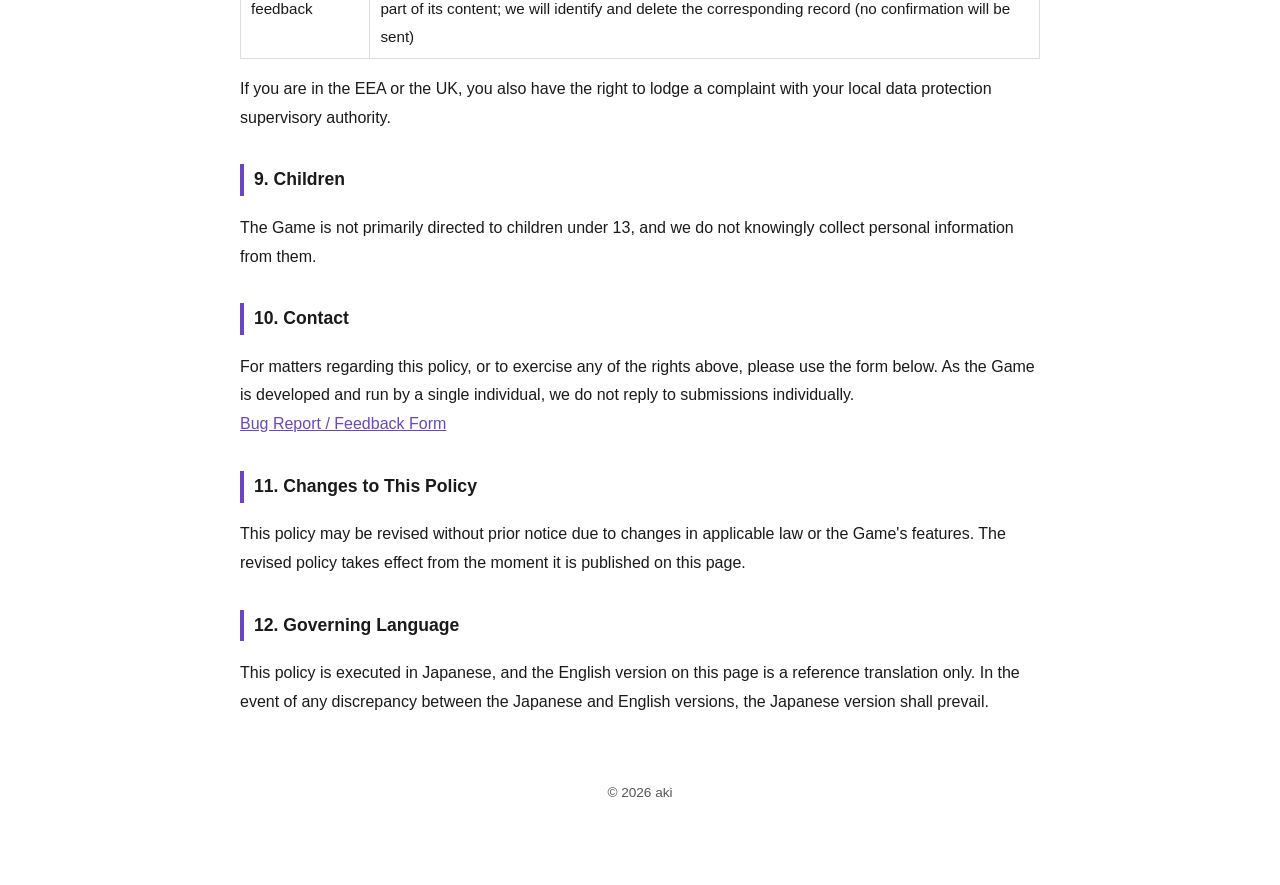
==== commit 202e5f0e: "Update documentation and privacy policy to reflect changes in Sentry integration and data handling -" ====
--- a/privacy-policy.html
+++ b/privacy-policy.html
@@ -47,7 +47,7 @@
         </tr>
         <tr>
           <td>クラッシュ・エラー情報</td>
-          <td>不具合発生時の原因調査のため、エラー発生時のスタックトレース、発生時のアプリバージョン、端末の機種名・OSバージョン等の技術情報、および直近の操作履歴（操作した画面・要素の記録。入力された文字列は含みません）を、クラッシュ解析サービス（Sentry）を通じて収集します。セーブデータ本体は送信前に除去されます。本ゲームには氏名やプレイヤー名を入力する欄がなく、これらを収集することはありません。あわせて、クラッシュ解析サービスが端末上で生成する<strong>当該インストール固有のランダムな識別子</strong>（同一端末からの記録をまとめるためのもの）が付与されます。この識別子は氏名・メールアドレス・アカウント・広告IDと結びつかず、他のサービスと突き合わせることもできません。アプリを削除すると失われます。</td>
+          <td>不具合発生時の原因調査のため、エラー発生時のスタックトレース、発生時のアプリバージョン、端末の機種名・OSバージョン等の技術情報、および直近の操作履歴（操作した画面・要素の記録。入力された文字列は含みません）を、クラッシュ解析サービス（Sentry）を通じて収集します。セーブデータ本体は送信前に除去されます。本ゲームには氏名やプレイヤー名を入力する欄がなく、これらを収集することはありません。送信はエラー発生時に限られ、端末やインストールを識別する識別子、およびIPアドレスは記録しません。</td>
           <td>全プラットフォーム</td>
         </tr>
         <tr>
@@ -65,8 +65,8 @@
 
     <p>
       本ゲームは、Google Analytics・広告SDK等の第三者製アクセス解析ツール・広告配信ツールを一切導入していません。
-      広告ID・OSが提供する端末識別子（IDFA／IDFV等）・位置情報の取得は行いません。
-      上記のクラッシュ解析用の識別子を除き、利用者を追跡する目的でのデータ利用も行いません。
+      広告ID・端末識別子（IDFA／IDFV等のOSが提供するものを含む）・位置情報の取得は行いません。
+      利用者を追跡する目的でのデータ利用も行いません。
       上記以外の目的で個人情報を収集することはありません。
     </p>
 
@@ -105,8 +105,7 @@
       </tbody>
     </table>
     <p>
-      クラッシュ・エラー情報の解析には米国のSentryを利用しており、これらの情報は米国内で処理されます。
-      EEA・英国からの移転にあたっては、同社との契約に基づく標準契約条項（SCC）等の適法な移転の仕組みによります。
+      EEA・英国から日本国外（米国等。→ 5. 第三者提供・委託）への移転にあたっては、各事業者との契約に基づく標準契約条項（SCC）等の適法な移転の仕組みによります。
     </p>
 
     <h3>5. 第三者提供・委託</h3>
@@ -120,6 +119,10 @@
       <li>Valve Corporation（Steamクラウドセーブ・Steam実績）</li>
       <li>Sentry（クラッシュ・エラー情報の解析）</li>
     </ul>
+    <p>
+      これらの事業者はいずれも米国の事業者であり、上記の情報は米国をはじめとする日本国外で処理・保存されます。
+      このうちクラッシュ・エラー情報（Sentry）とバグ報告・ご意見の内容（Googleフォーム）は、運営者の依頼に基づき米国で処理されます。
+    </p>
     <p>これら以外の第三者への情報提供は行いません（法令に基づく場合を除く）。</p>
 
     <h3>6. 端末内に保存される情報</h3>
@@ -156,7 +159,7 @@
         </tr>
         <tr>
           <td>クラッシュ・エラー情報</td>
-          <td>記録には前記のインストール識別子が付きますが、利用者ご自身がその値を確認する手段がないため、通常は特定の利用者の記録として抽出できません。発生日時・端末情報等から該当の記録を特定できる場合には、当該記録を削除します（いずれの記録も90日で自動的に削除されます）</td>
+          <td>記録には端末・インストールの識別子やIPアドレスが含まれないため、通常は特定の利用者の記録として抽出できません。発生日時・端末情報等から該当の記録を特定できる場合には、当該記録を削除します（いずれの記録も90日で自動的に削除されます）</td>
         </tr>
         <tr>
           <td>バグ報告・ご意見の内容</td>
@@ -223,7 +226,7 @@
         </tr>
         <tr>
           <td>Crash &amp; error information</td>
-          <td>To investigate bugs, we collect technical information such as stack traces, the app version at the time of the error, device model / OS version, and a short trail of recent interactions (which screens and elements were used; it does not include any text you typed), via a crash-reporting service (Sentry). Save data content is stripped before transmission. The Game has no field for entering a real name or player name, and we never collect one. The crash-reporting service also attaches a <strong>random identifier unique to your installation of the Game</strong>, used to group records coming from the same device. It is not linked to a name, email address, account, or advertising ID, cannot be matched against other services, and is lost when you delete the app.</td>
+          <td>To investigate bugs, we collect technical information such as stack traces, the app version at the time of the error, device model / OS version, and a short trail of recent interactions (which screens and elements were used; it does not include any text you typed), via a crash-reporting service (Sentry). Save data content is stripped before transmission. The Game has no field for entering a real name or player name, and we never collect one. Information is sent only when an error occurs, and no identifier for your device or installation, nor your IP address, is recorded.</td>
           <td>All platforms</td>
         </tr>
         <tr>
@@ -241,8 +244,8 @@
 
     <p>
       The Game does not use any third-party analytics or advertising SDKs (e.g. Google Analytics, ad networks).
-      It does not collect advertising IDs, OS-level device identifiers (such as IDFA/IDFV), or location data.
-      Apart from the crash-reporting identifier described above, it does not use any data for tracking purposes.
+      It does not collect advertising IDs, device identifiers (including OS-level ones such as IDFA/IDFV), or location data.
+      It does not use any data for tracking purposes.
       We do not collect personal information for any purpose other than those listed above.
     </p>
 
@@ -281,8 +284,7 @@
       </tbody>
     </table>
     <p>
-      Crash and error information is analysed by Sentry in the United States and is therefore processed there.
-      Transfers from the EEA and the UK are made under an appropriate transfer mechanism, such as the Standard Contractual Clauses agreed with that provider.
+      Transfers from the EEA and the UK to countries outside Japan (such as the United States; see 5. Third-Party Disclosure / Service Providers) are made under an appropriate transfer mechanism, such as the Standard Contractual Clauses agreed with each provider.
     </p>
 
     <h3>5. Third-Party Disclosure / Service Providers</h3>
@@ -296,6 +298,10 @@
       <li>Valve Corporation (Steam Cloud save, Steam achievements)</li>
       <li>Sentry (crash / error analysis)</li>
     </ul>
+    <p>
+      All of these providers are based in the United States, and the information above is processed and stored outside Japan, including in the United States.
+      In particular, crash and error information (Sentry) and bug reports and feedback (Google Forms) are processed in the United States on the Developer's behalf.
+    </p>
     <p>We do not disclose information to any other third party, except where required by law.</p>
 
     <h3>6. Information Stored on Your Device</h3>
@@ -333,7 +339,7 @@
         </tr>
         <tr>
           <td>Crash &amp; error information</td>
-          <td>Records carry the installation identifier described above, but you have no way to see its value, so a record usually cannot be traced back to an individual user. Where a record can be identified from the time of the error and device information, we delete that record (all records are deleted automatically after 90 days)</td>
+          <td>Records contain no device or installation identifier and no IP address, so a record usually cannot be traced back to an individual user. Where a record can be identified from the time of the error and device information, we delete that record (all records are deleted automatically after 90 days)</td>
         </tr>
         <tr>
           <td>Bug reports and feedback</td>
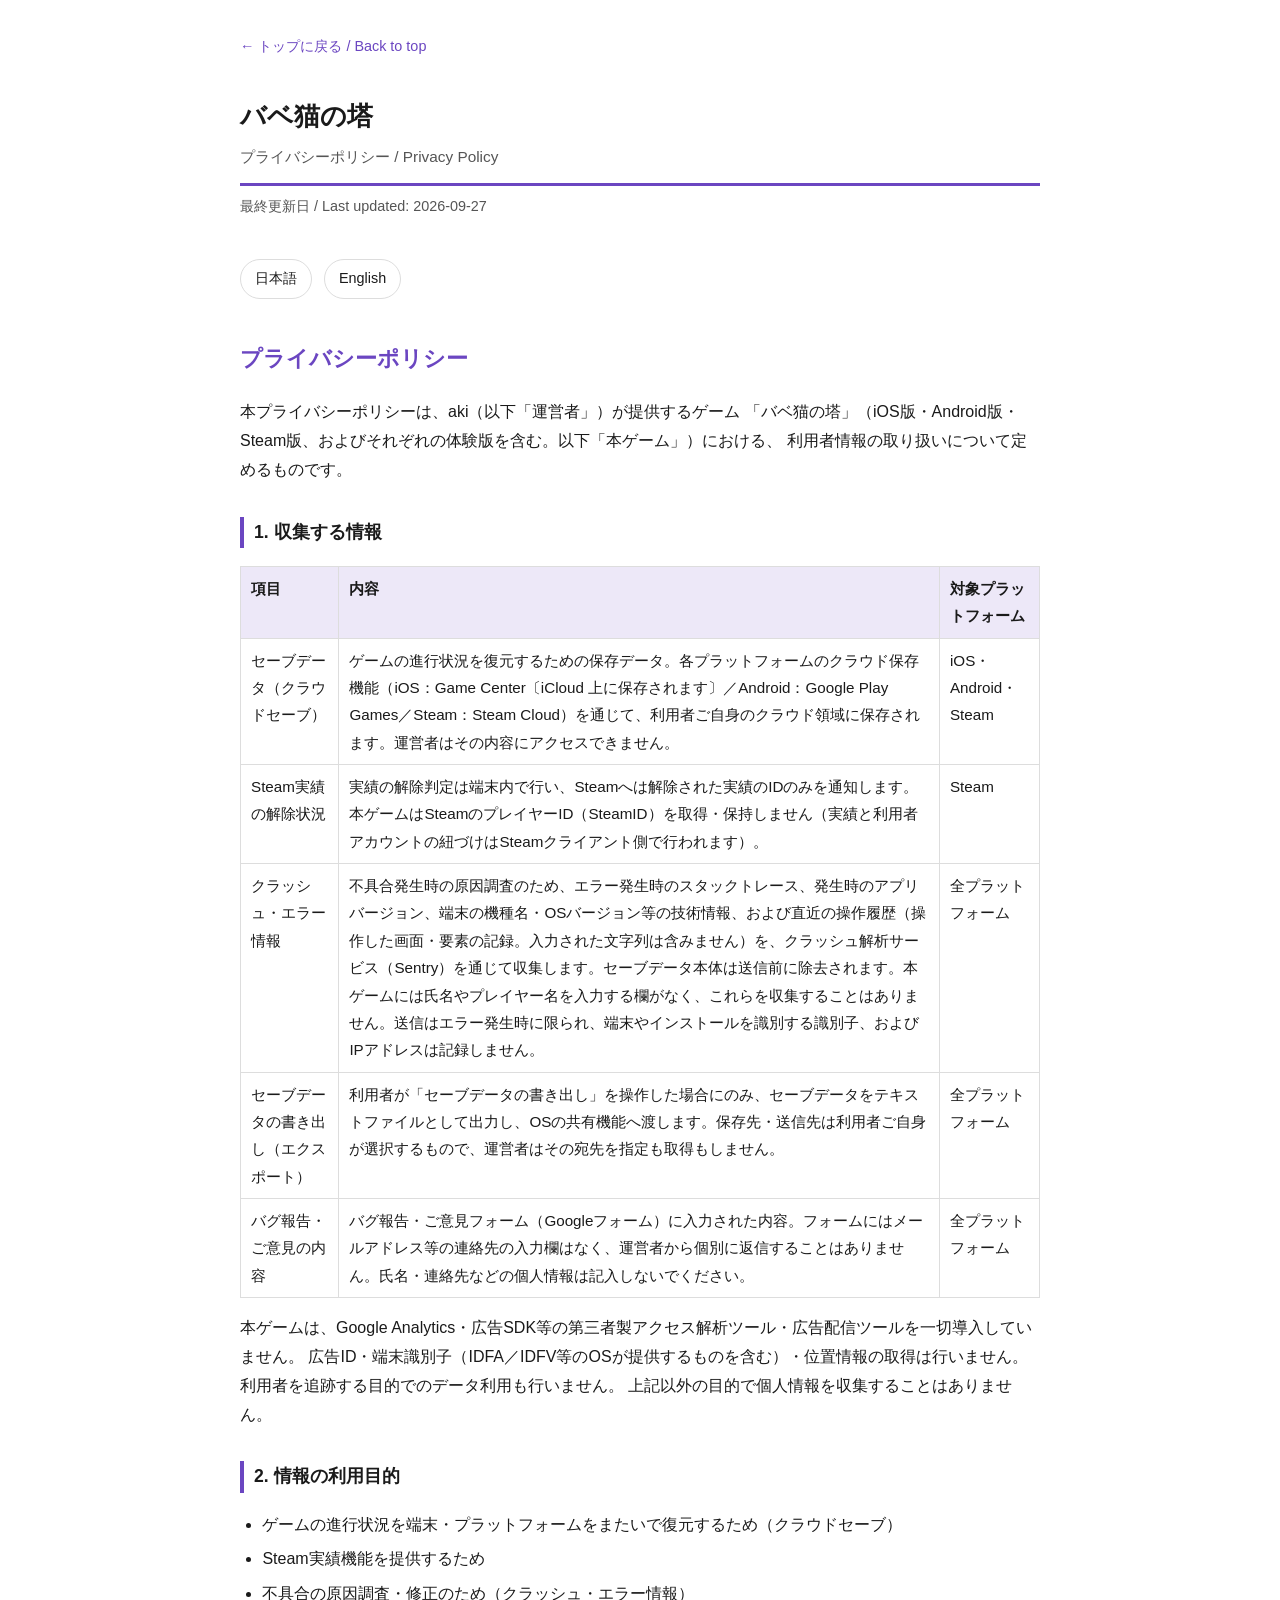
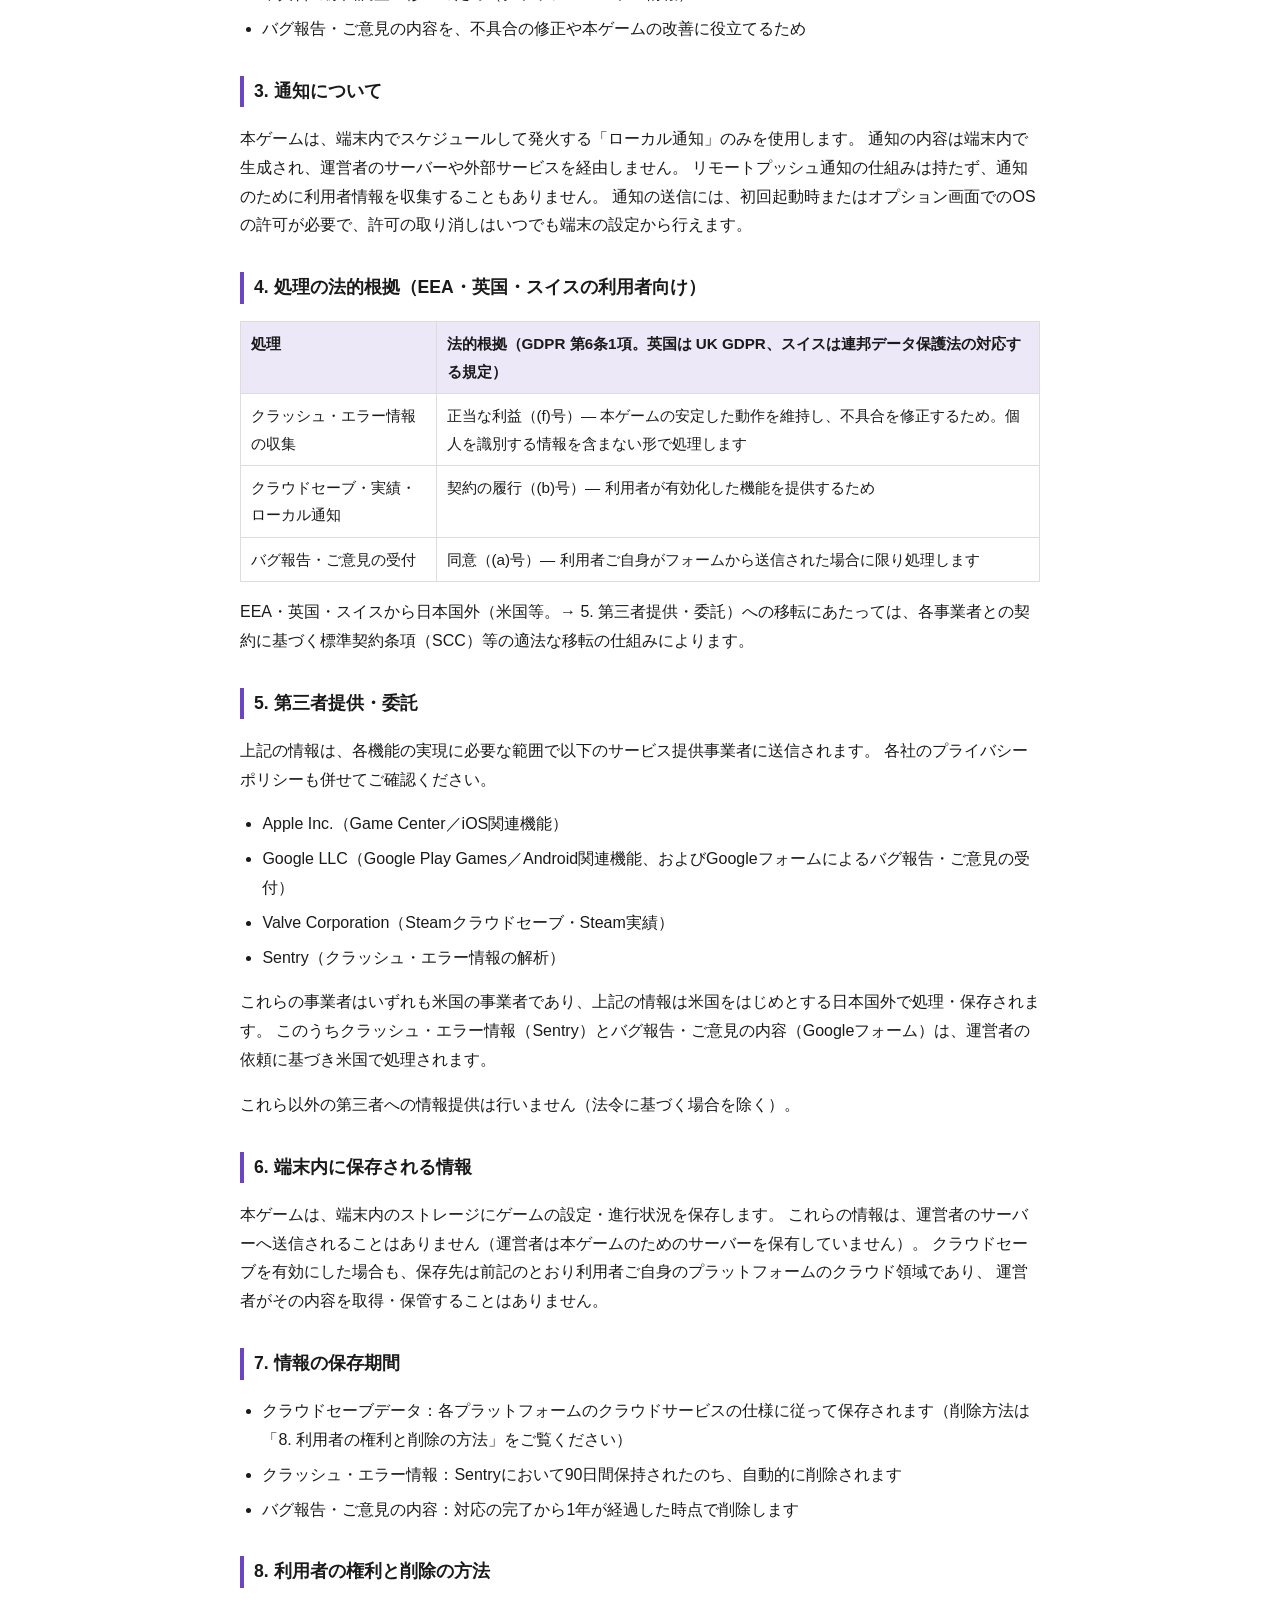
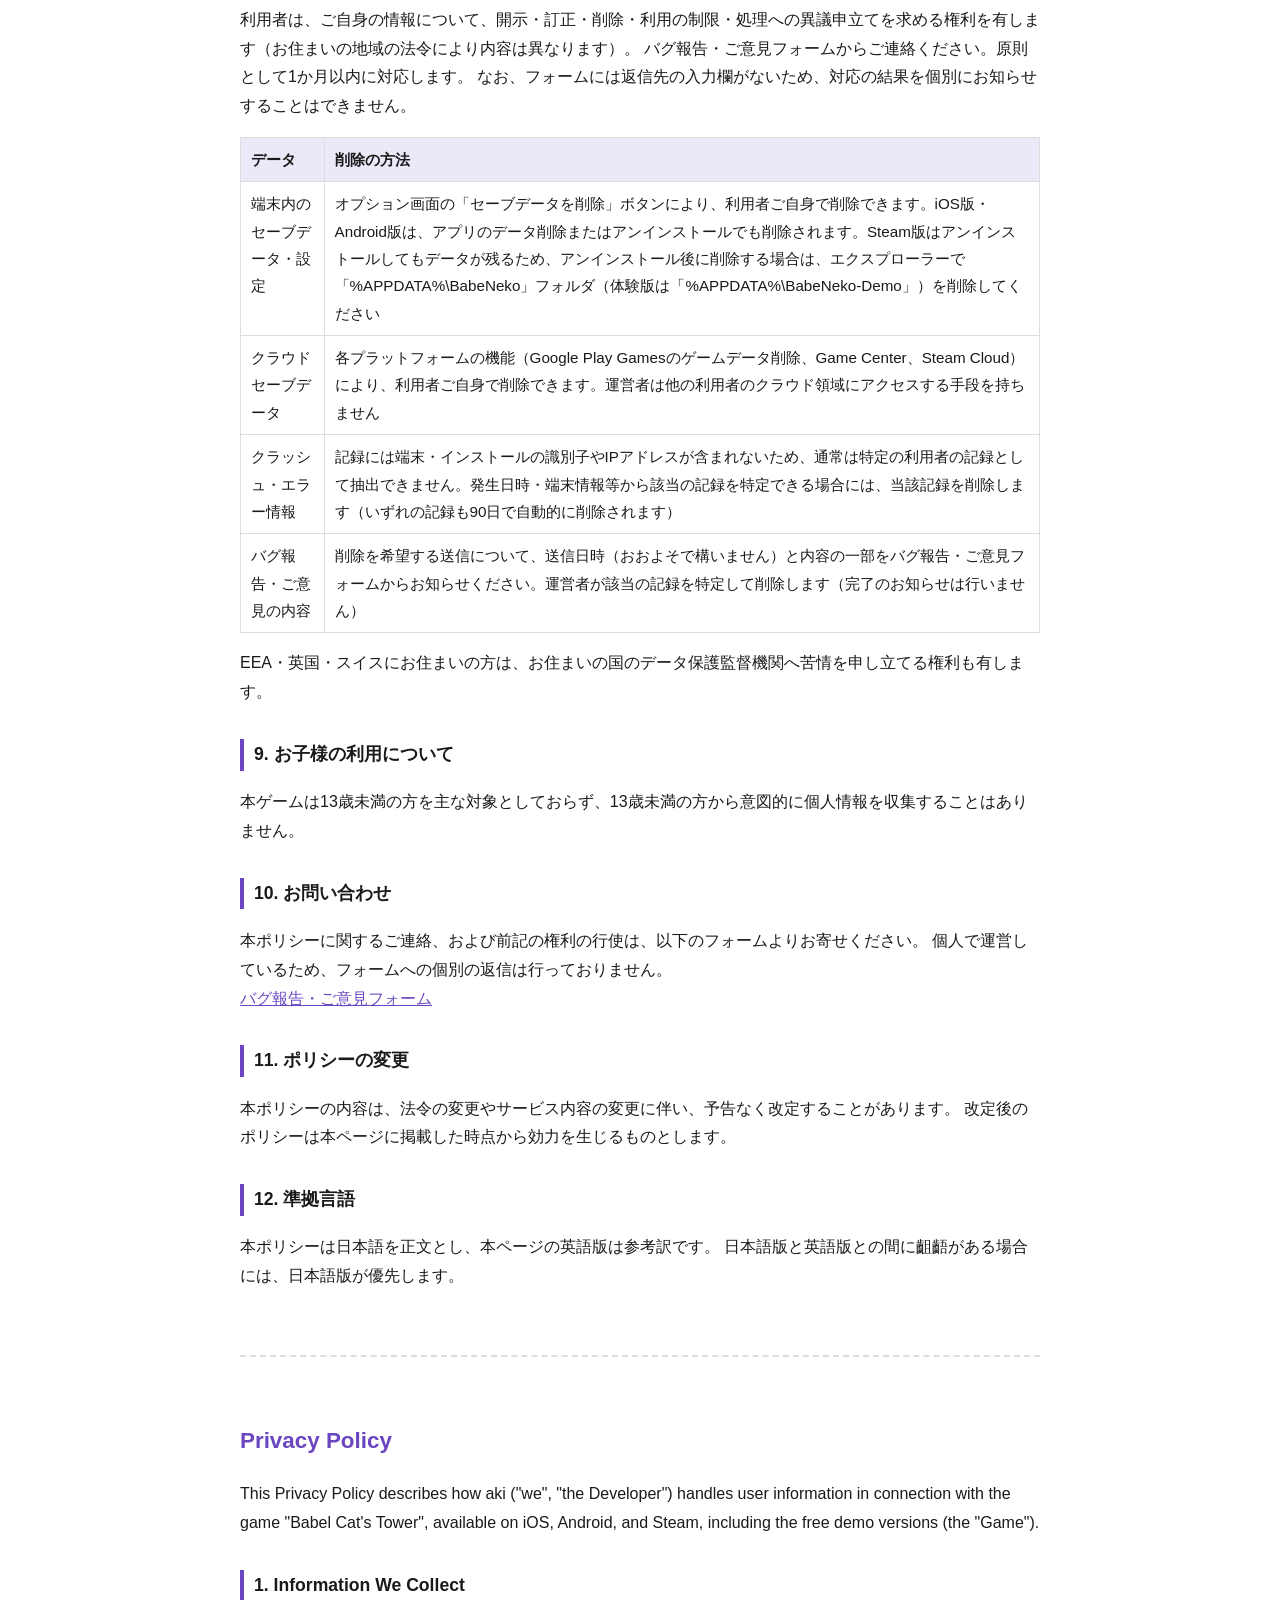
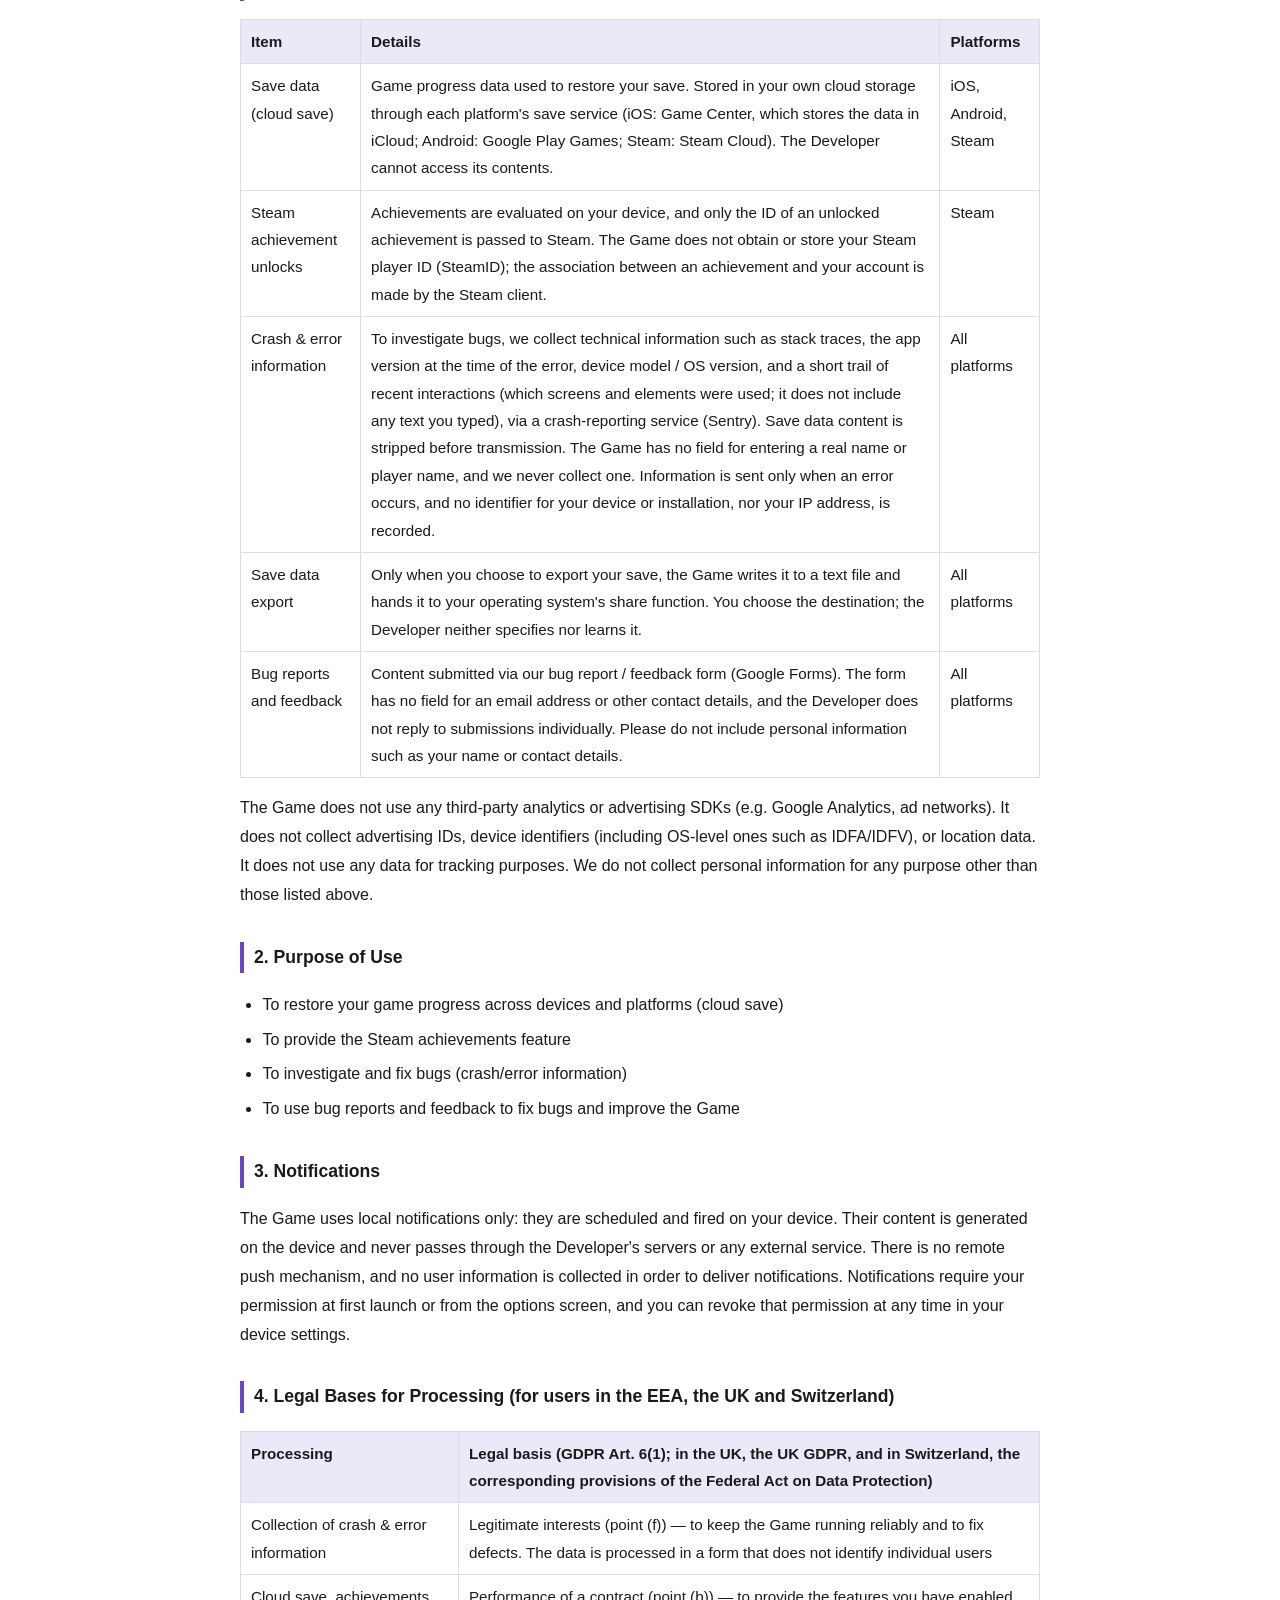
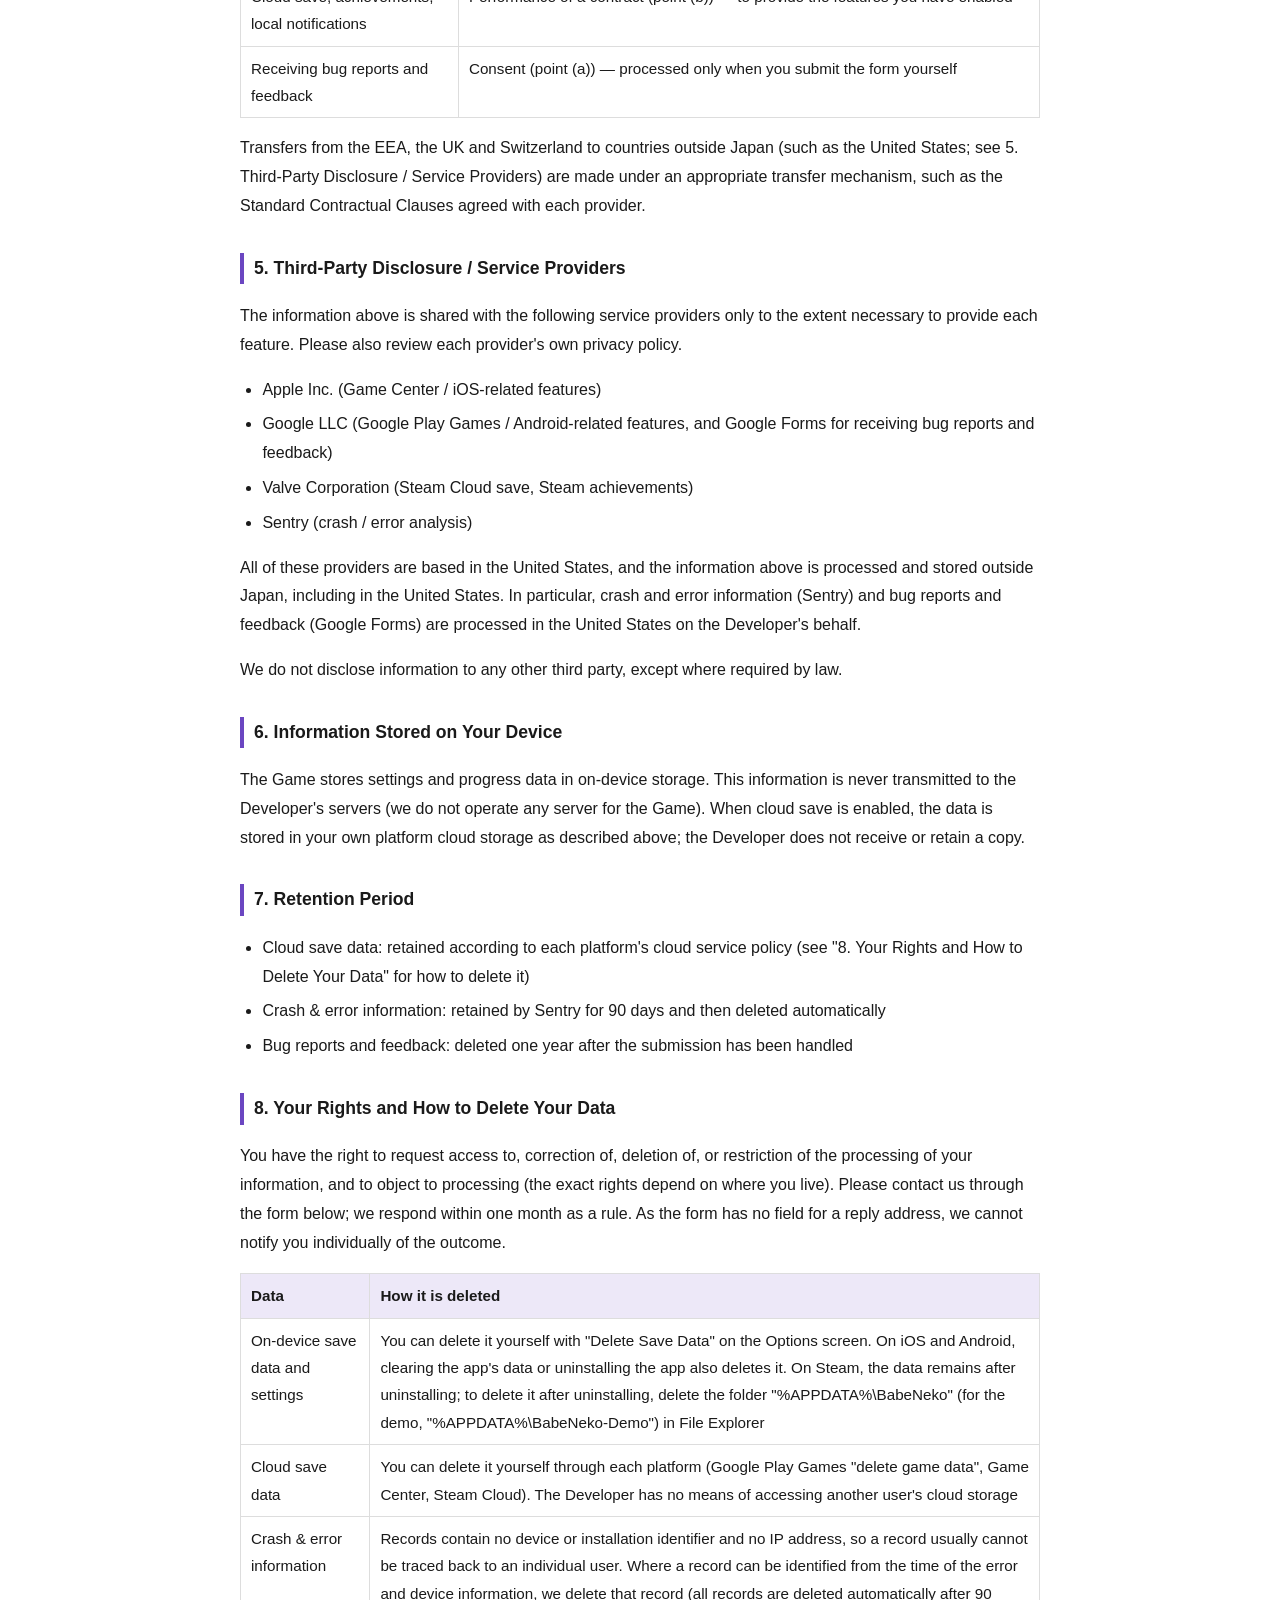
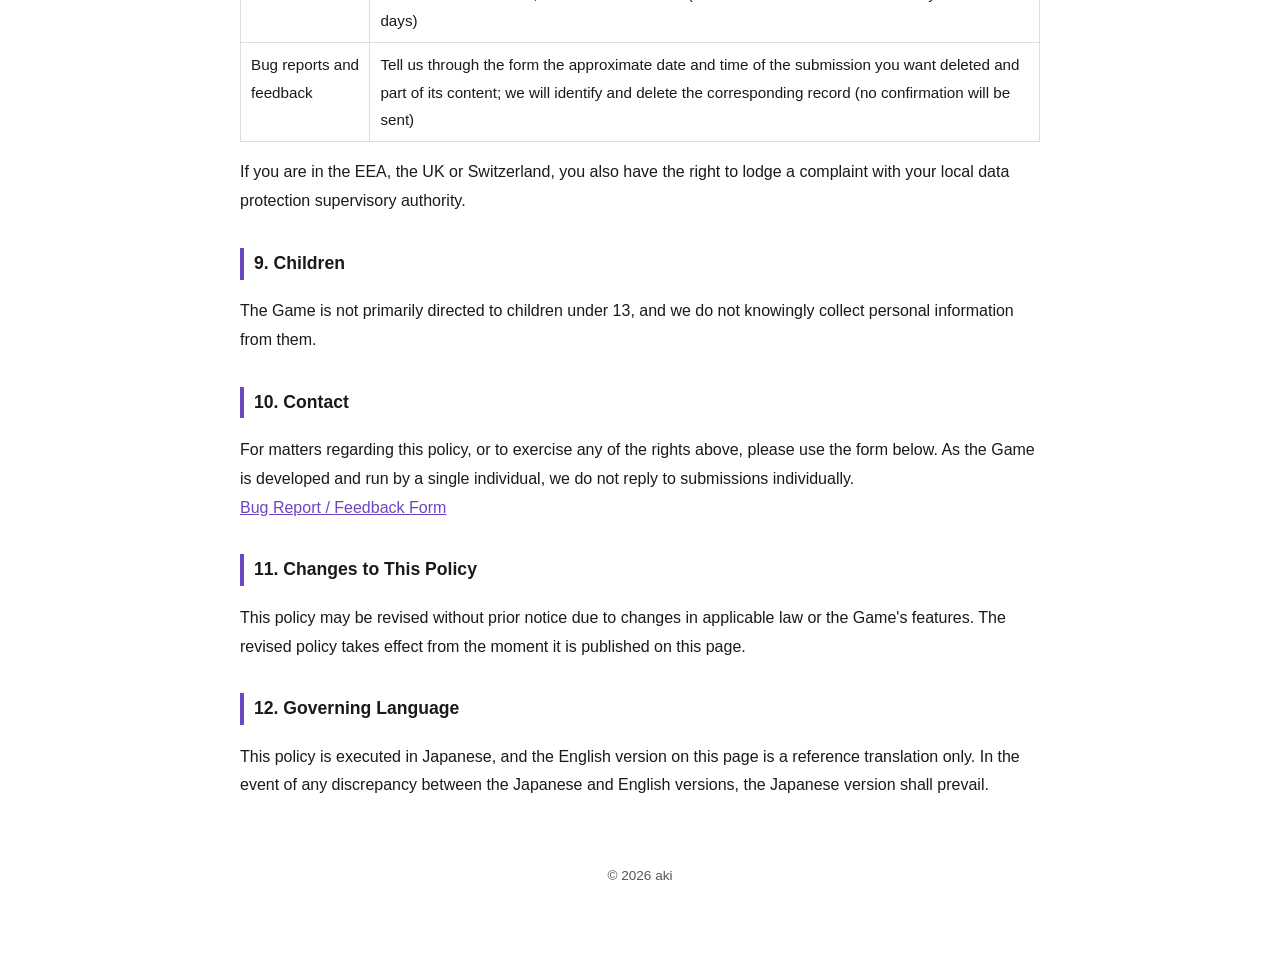
==== commit 1a8e43c8: "Update changelog and privacy policy for release preparations - Revised the changelog to reflect chan" ====
--- a/privacy-policy.html
+++ b/privacy-policy.html
@@ -12,7 +12,7 @@
   <div class="top-nav"><a href="index.html">&larr; トップに戻る / Back to top</a></div>
 
   <h1>バベ猫の塔<span class="sub">プライバシーポリシー / Privacy Policy</span></h1>
-  <div class="updated">最終更新日 / Last updated: 2026-09-25</div>
+  <div class="updated">最終更新日 / Last updated: 2026-09-27</div>
 
   <div class="lang-nav">
     <a href="#ja">日本語</a>
@@ -86,9 +86,9 @@
       通知の送信には、初回起動時またはオプション画面でのOSの許可が必要で、許可の取り消しはいつでも端末の設定から行えます。
     </p>
 
-    <h3>4. 処理の法的根拠（EEA・英国の利用者向け）</h3>
-    <table>
-      <thead><tr><th>処理</th><th>法的根拠（GDPR 第6条1項）</th></tr></thead>
+    <h3>4. 処理の法的根拠（EEA・英国・スイスの利用者向け）</h3>
+    <table>
+      <thead><tr><th>処理</th><th>法的根拠（GDPR 第6条1項。英国は UK GDPR、スイスは連邦データ保護法の対応する規定）</th></tr></thead>
       <tbody>
         <tr>
           <td>クラッシュ・エラー情報の収集</td>
@@ -105,7 +105,7 @@
       </tbody>
     </table>
     <p>
-      EEA・英国から日本国外（米国等。→ 5. 第三者提供・委託）への移転にあたっては、各事業者との契約に基づく標準契約条項（SCC）等の適法な移転の仕組みによります。
+      EEA・英国・スイスから日本国外（米国等。→ 5. 第三者提供・委託）への移転にあたっては、各事業者との契約に基づく標準契約条項（SCC）等の適法な移転の仕組みによります。
     </p>
 
     <h3>5. 第三者提供・委託</h3>
@@ -168,7 +168,7 @@
       </tbody>
     </table>
     <p>
-      EEA・英国にお住まいの方は、お住まいの国のデータ保護監督機関へ苦情を申し立てる権利も有します。
+      EEA・英国・スイスにお住まいの方は、お住まいの国のデータ保護監督機関へ苦情を申し立てる権利も有します。
     </p>
 
     <h3>9. お子様の利用について</h3>
@@ -265,9 +265,9 @@
       Notifications require your permission at first launch or from the options screen, and you can revoke that permission at any time in your device settings.
     </p>
 
-    <h3>4. Legal Bases for Processing (for users in the EEA and the UK)</h3>
-    <table>
-      <thead><tr><th>Processing</th><th>Legal basis (GDPR Art. 6(1))</th></tr></thead>
+    <h3>4. Legal Bases for Processing (for users in the EEA, the UK and Switzerland)</h3>
+    <table>
+      <thead><tr><th>Processing</th><th>Legal basis (GDPR Art. 6(1); in the UK, the UK GDPR, and in Switzerland, the corresponding provisions of the Federal Act on Data Protection)</th></tr></thead>
       <tbody>
         <tr>
           <td>Collection of crash &amp; error information</td>
@@ -284,7 +284,7 @@
       </tbody>
     </table>
     <p>
-      Transfers from the EEA and the UK to countries outside Japan (such as the United States; see 5. Third-Party Disclosure / Service Providers) are made under an appropriate transfer mechanism, such as the Standard Contractual Clauses agreed with each provider.
+      Transfers from the EEA, the UK and Switzerland to countries outside Japan (such as the United States; see 5. Third-Party Disclosure / Service Providers) are made under an appropriate transfer mechanism, such as the Standard Contractual Clauses agreed with each provider.
     </p>
 
     <h3>5. Third-Party Disclosure / Service Providers</h3>
@@ -348,7 +348,7 @@
       </tbody>
     </table>
     <p>
-      If you are in the EEA or the UK, you also have the right to lodge a complaint with your local data protection supervisory authority.
+      If you are in the EEA, the UK or Switzerland, you also have the right to lodge a complaint with your local data protection supervisory authority.
     </p>
 
     <h3>9. Children</h3>
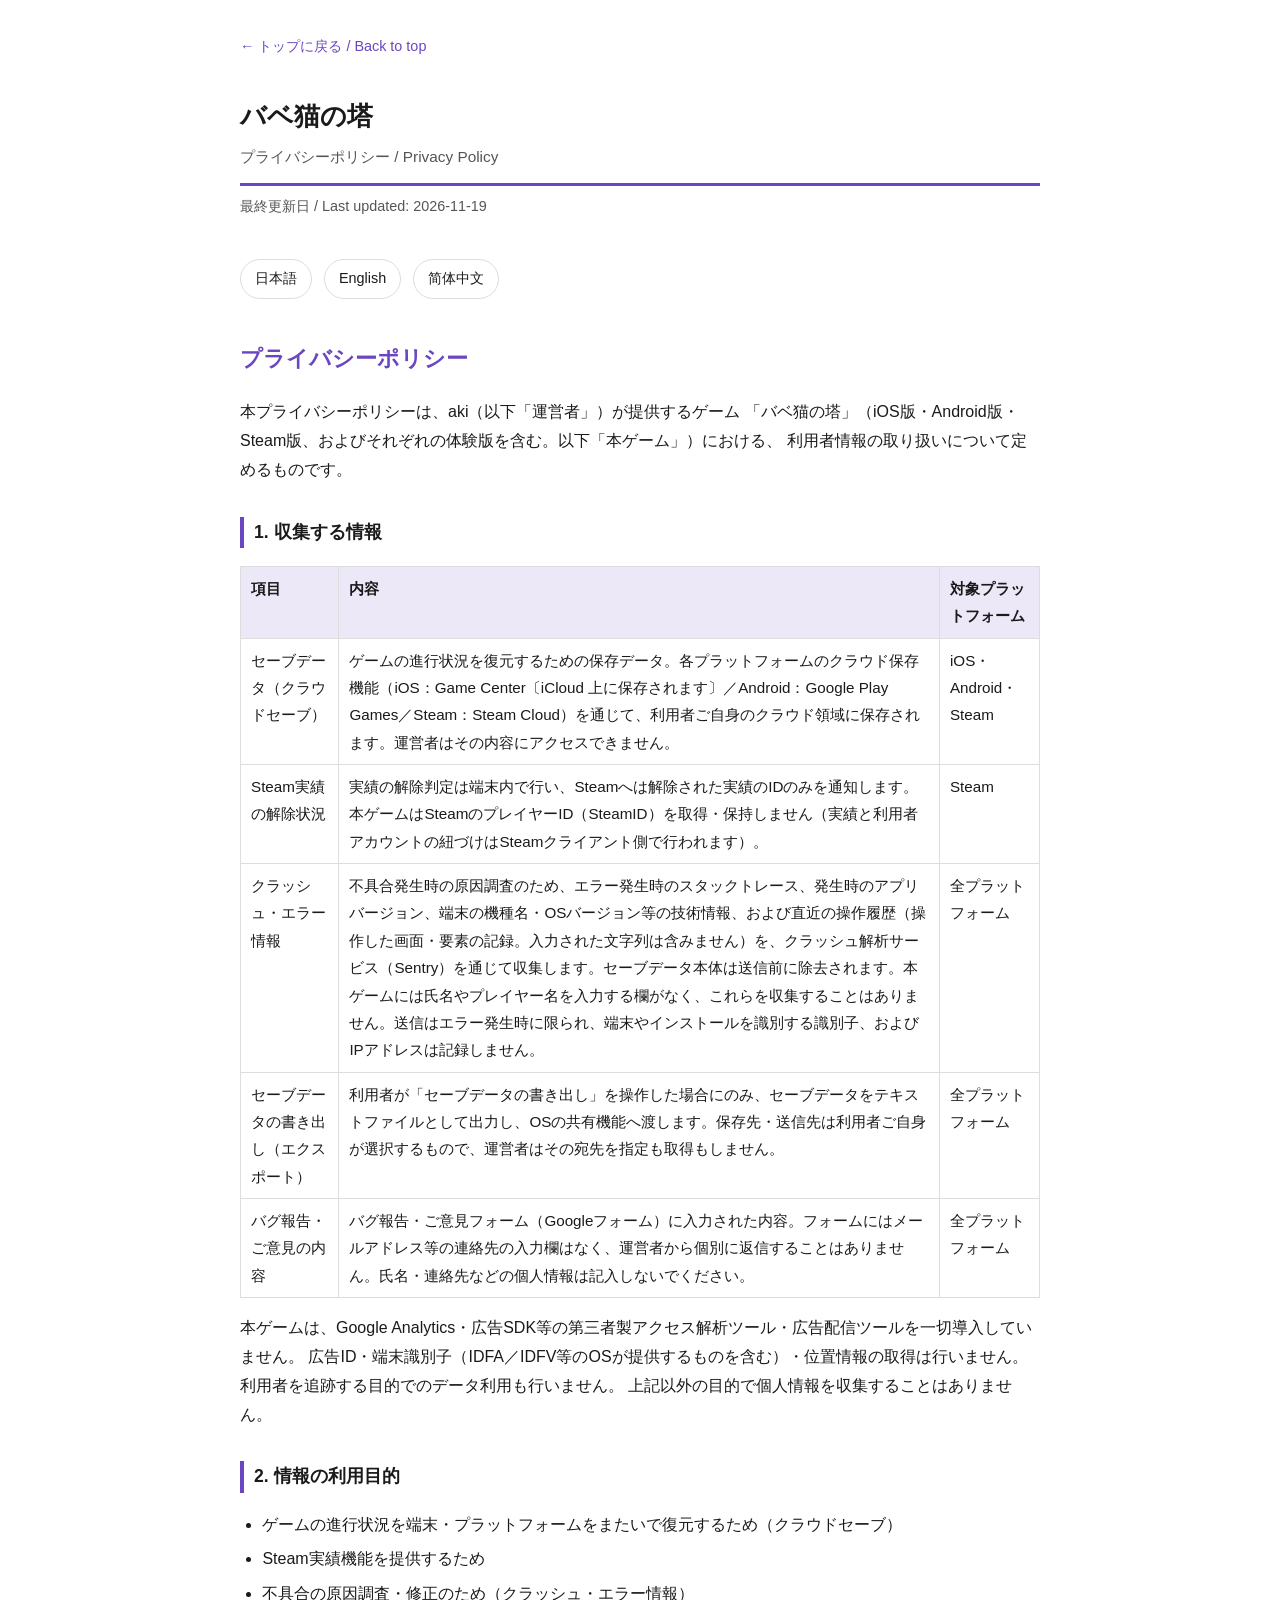
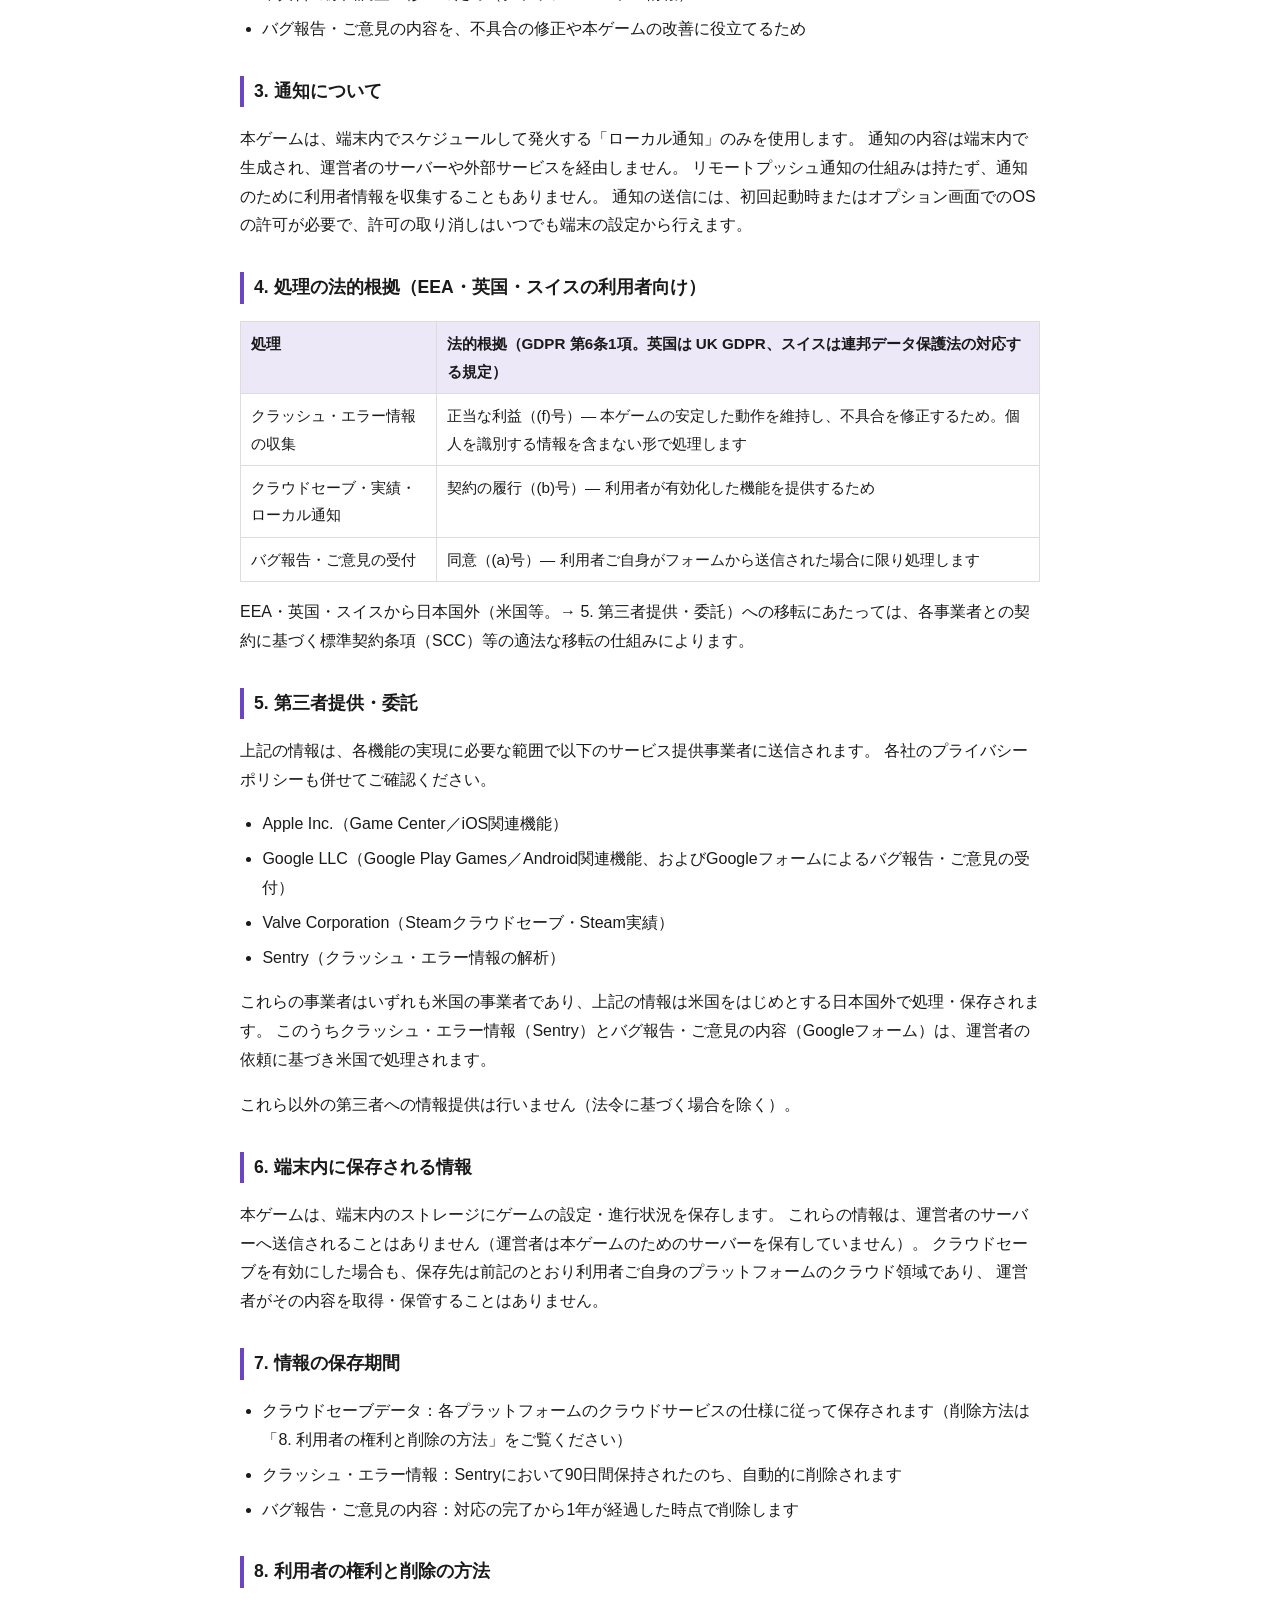
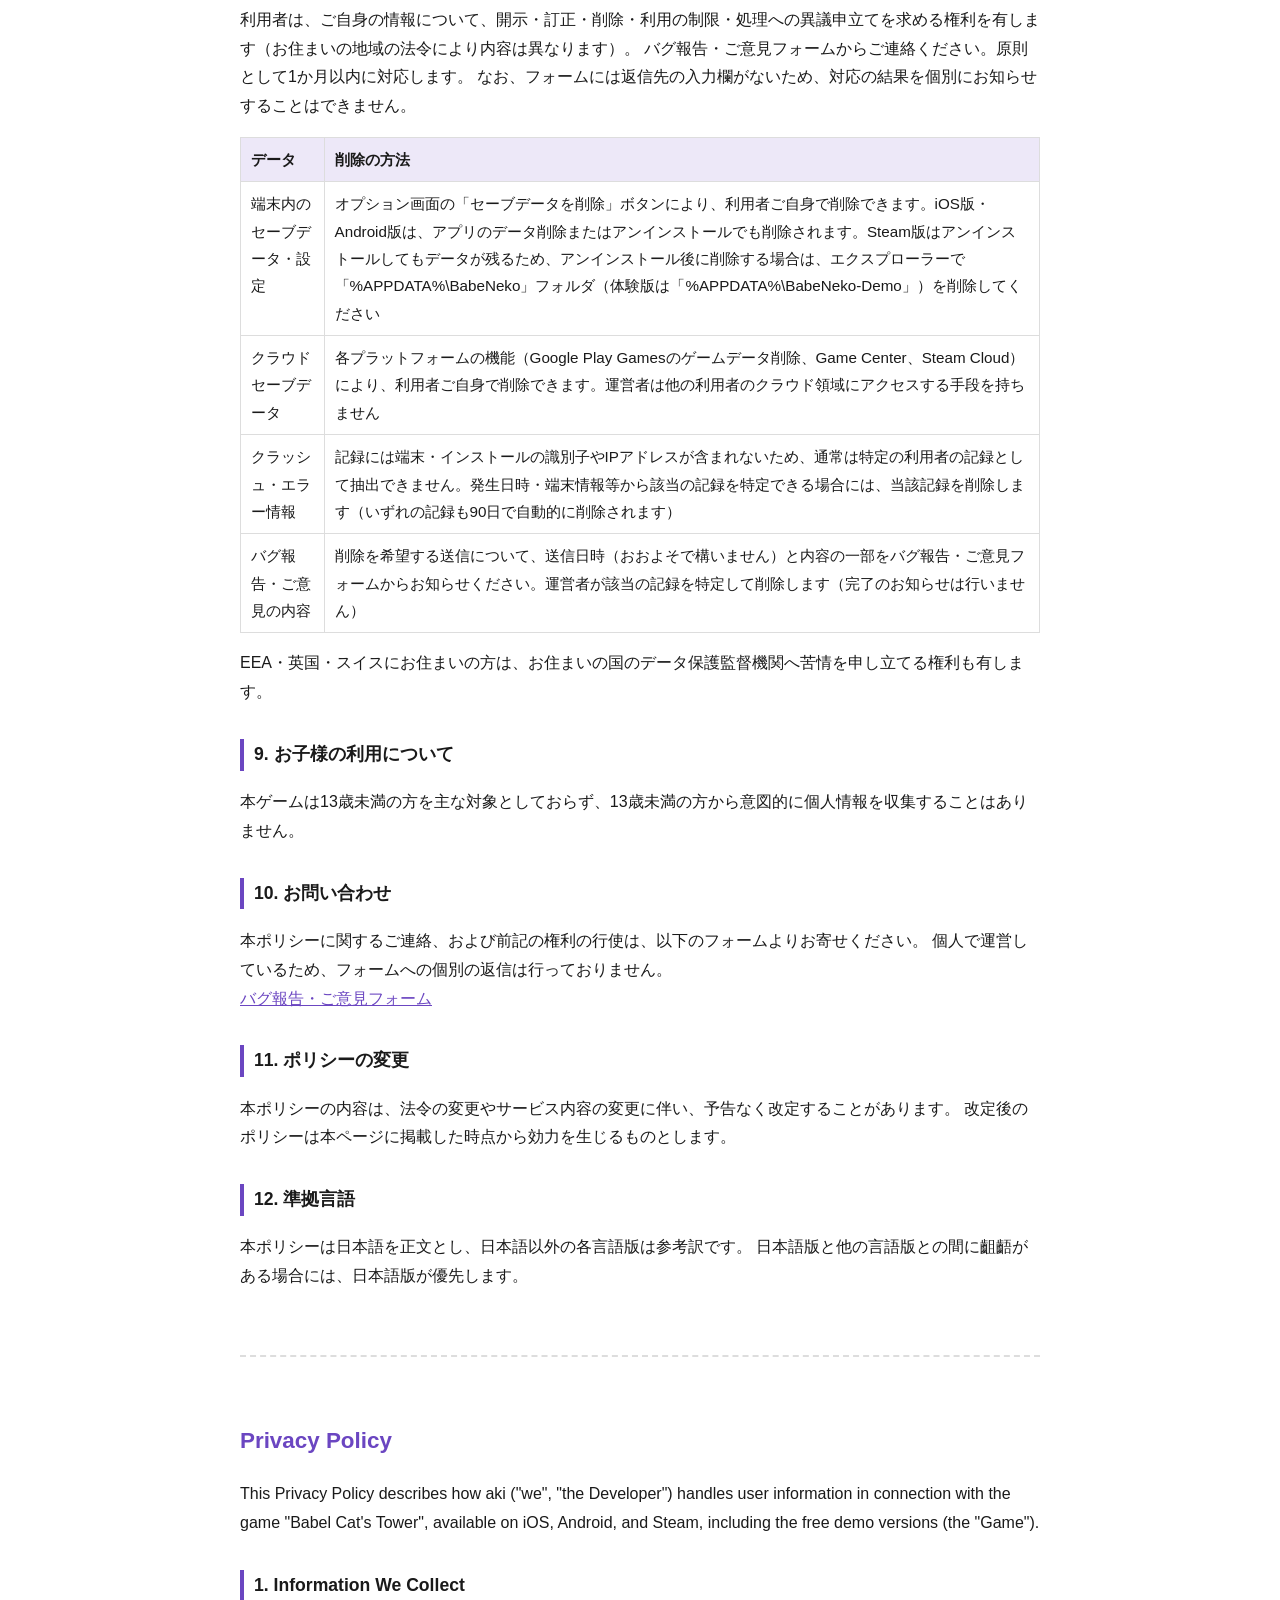
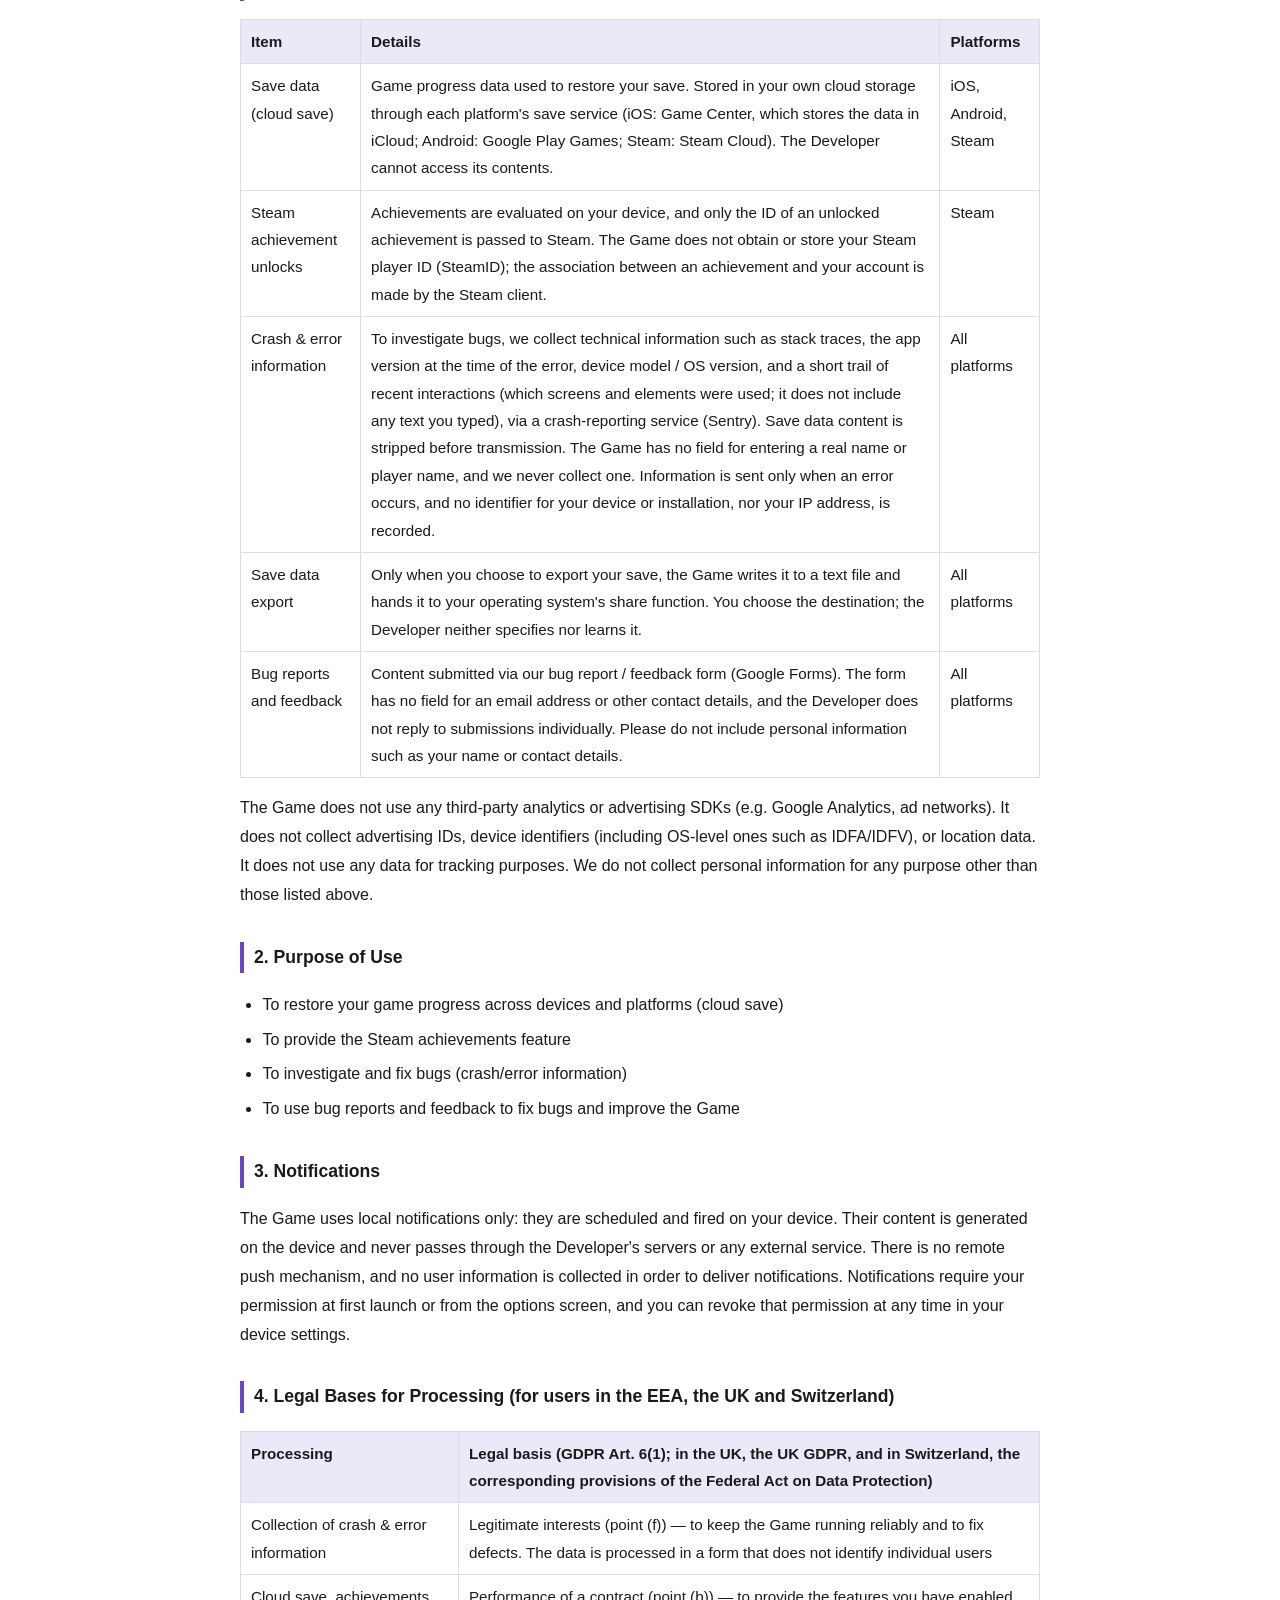
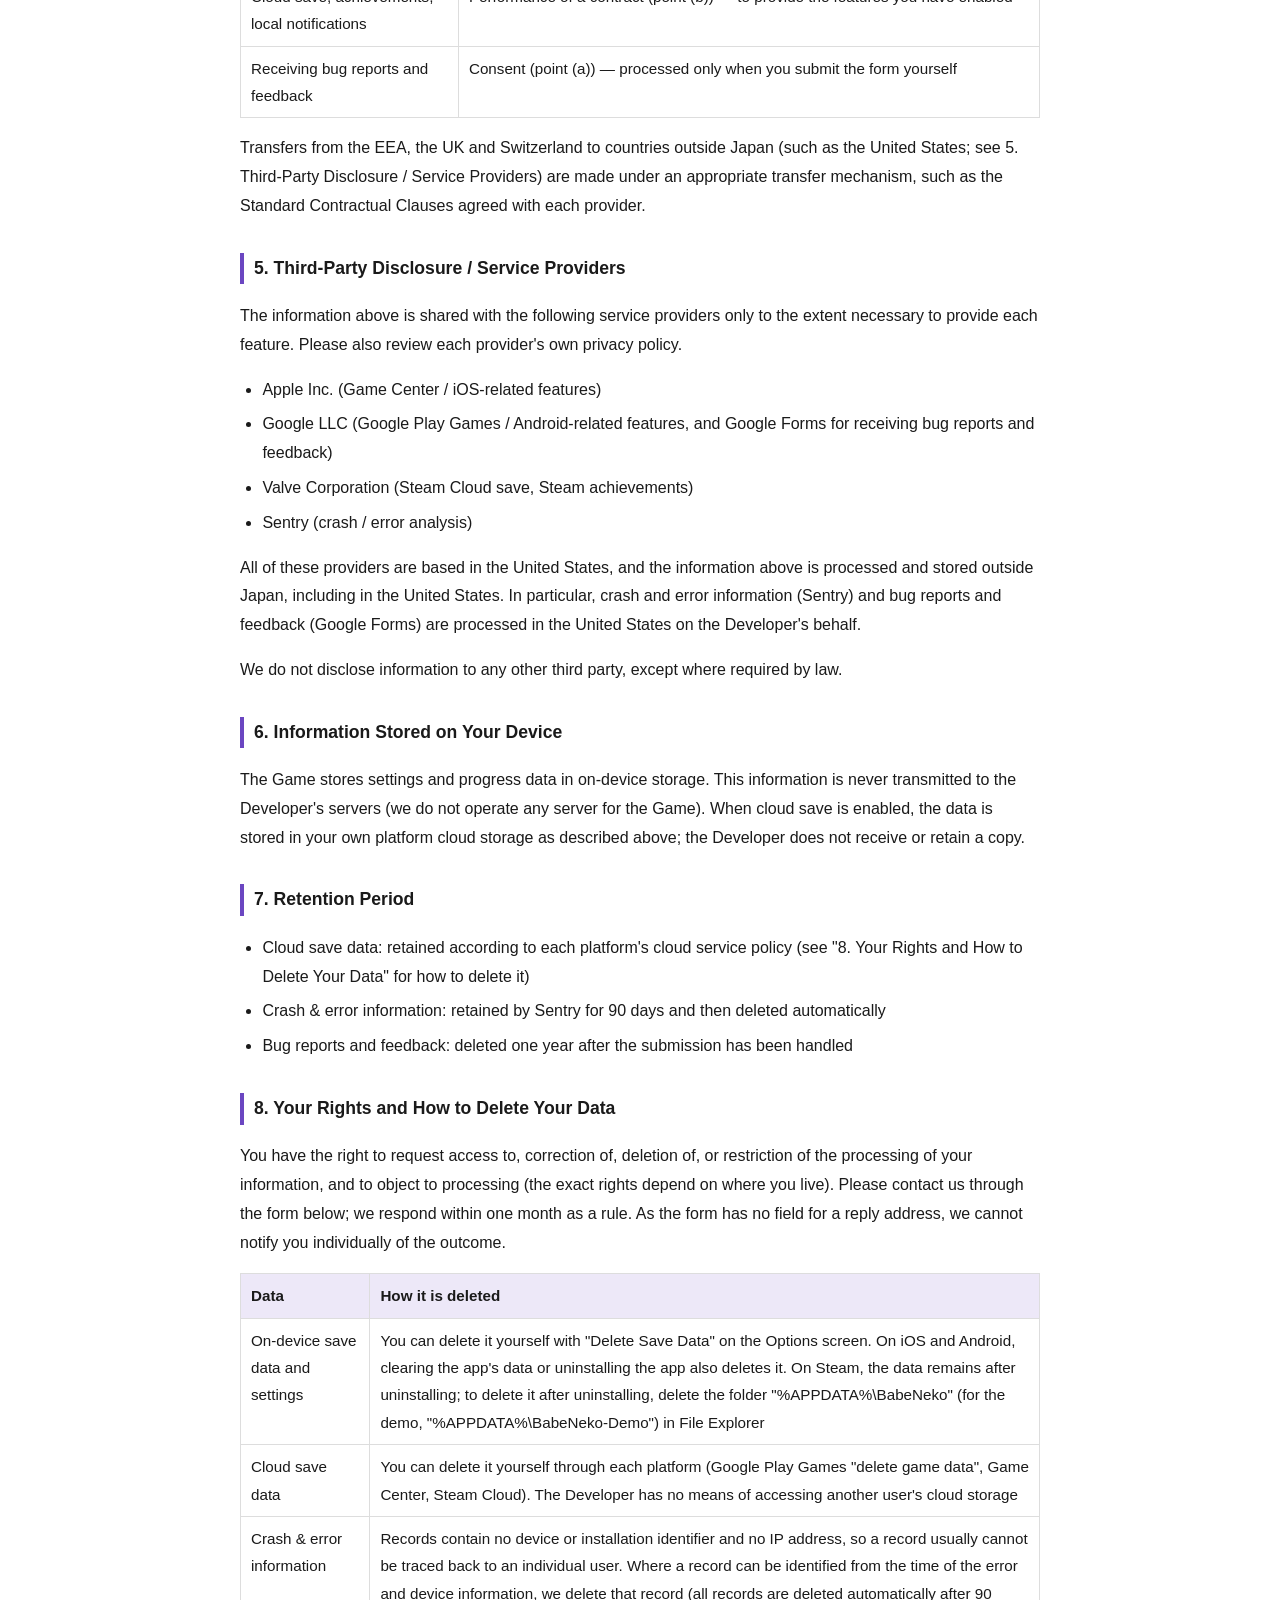
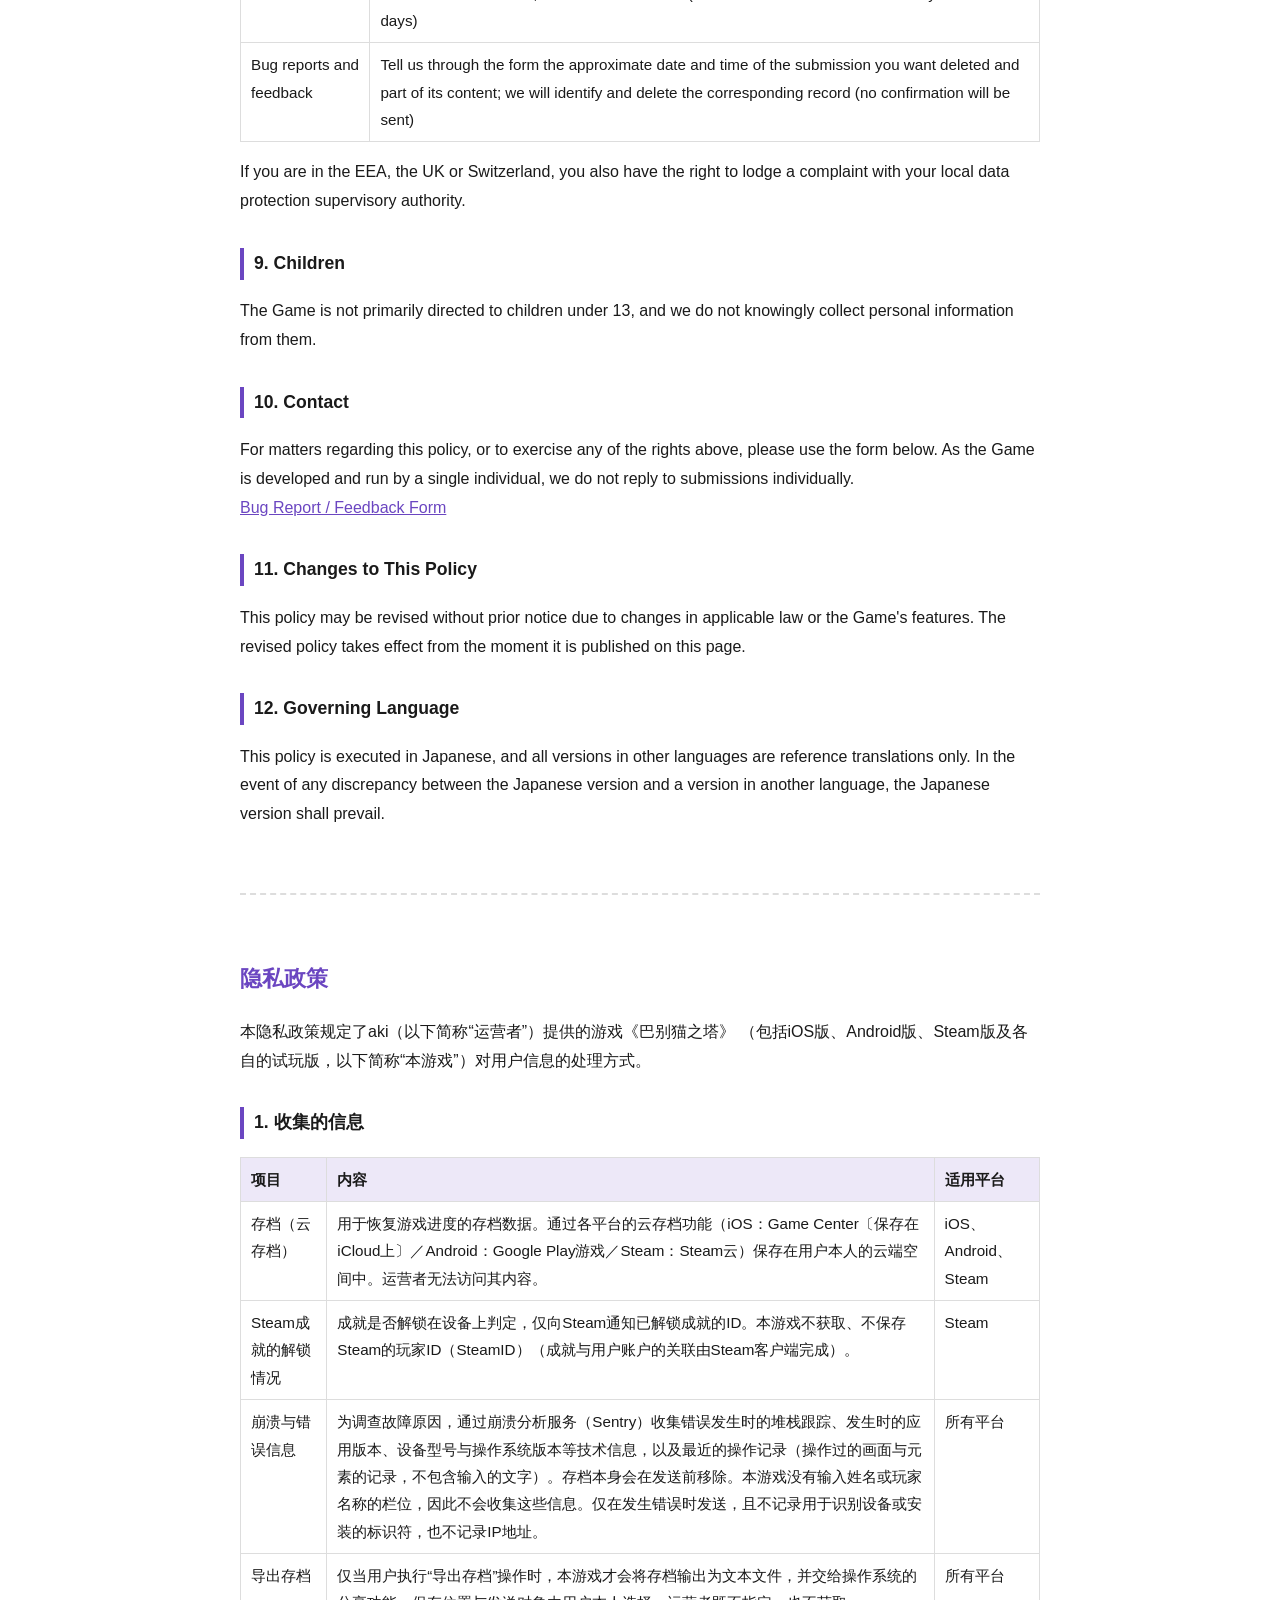
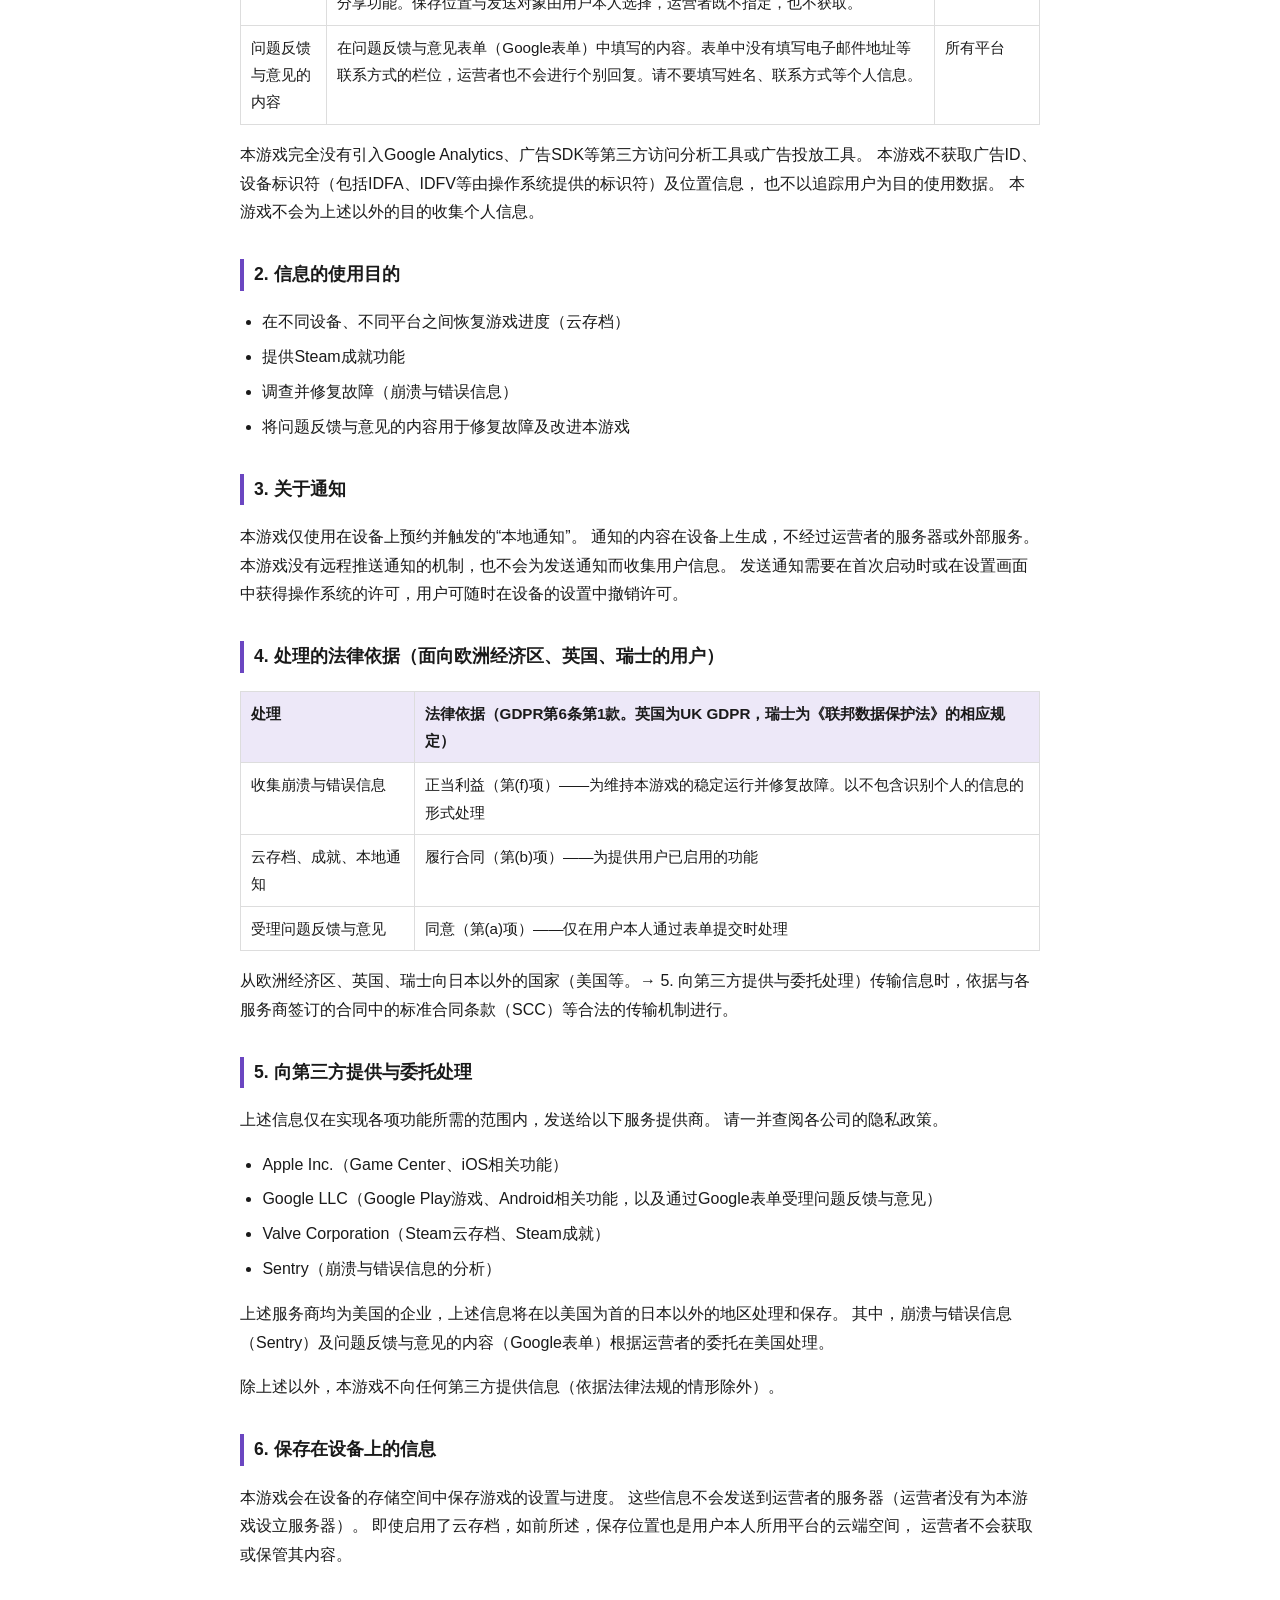
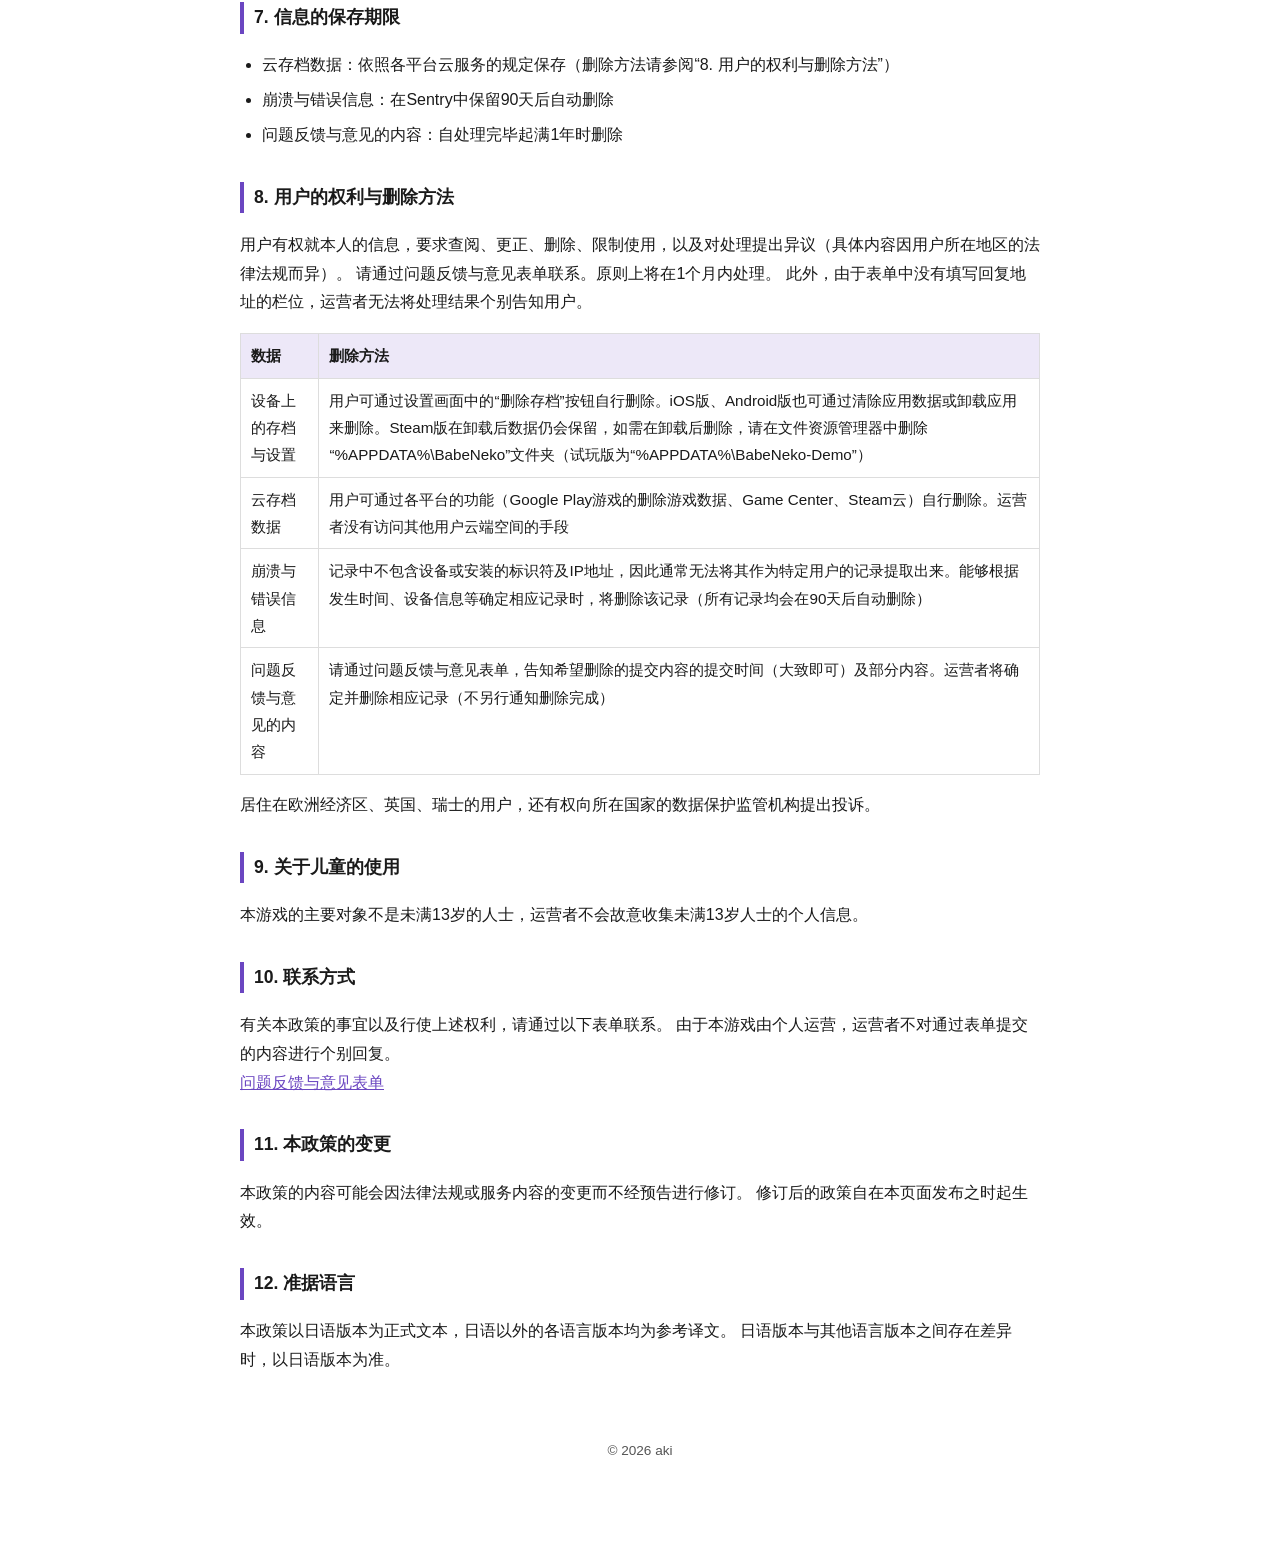
==== commit 601ec1f8: "fix: Update end roll staff roles for localization consistency - Replaced `TRANSLATION` with `LOCALIZ" ====
--- a/privacy-policy.html
+++ b/privacy-policy.html
@@ -12,11 +12,12 @@
   <div class="top-nav"><a href="index.html">&larr; トップに戻る / Back to top</a></div>
 
   <h1>バベ猫の塔<span class="sub">プライバシーポリシー / Privacy Policy</span></h1>
-  <div class="updated">最終更新日 / Last updated: 2026-09-27</div>
+  <div class="updated">最終更新日 / Last updated: 2026-11-19</div>
 
   <div class="lang-nav">
     <a href="#ja">日本語</a>
     <a href="#en">English</a>
+    <a href="#zh-Hans" lang="zh-Hans">简体中文</a>
   </div>
 
   <!-- ============================================================ -->
@@ -180,7 +181,7 @@
     <p>
       本ポリシーに関するご連絡、および前記の権利の行使は、以下のフォームよりお寄せください。
       個人で運営しているため、フォームへの個別の返信は行っておりません。<br>
-      <a class="link" href="https://forms.gle/XgbAoj4muBSPkLGX7">バグ報告・ご意見フォーム</a>
+      <a class="link" href="https://forms.gle/xiqoQyYzVrwu3zVa7">バグ報告・ご意見フォーム</a>
     </p>
 
     <h3>11. ポリシーの変更</h3>
@@ -191,8 +192,8 @@
 
     <h3>12. 準拠言語</h3>
     <p>
-      本ポリシーは日本語を正文とし、本ページの英語版は参考訳です。
-      日本語版と英語版との間に齟齬がある場合には、日本語版が優先します。
+      本ポリシーは日本語を正文とし、日本語以外の各言語版は参考訳です。
+      日本語版と他の言語版との間に齟齬がある場合には、日本語版が優先します。
     </p>
   </section>
 
@@ -360,7 +361,7 @@
     <p>
       For matters regarding this policy, or to exercise any of the rights above, please use the form below.
       As the Game is developed and run by a single individual, we do not reply to submissions individually.<br>
-      <a class="link" href="https://forms.gle/XgbAoj4muBSPkLGX7">Bug Report / Feedback Form</a>
+      <a class="link" href="https://forms.gle/xiqoQyYzVrwu3zVa7">Bug Report / Feedback Form</a>
     </p>
 
     <h3>11. Changes to This Policy</h3>
@@ -371,9 +372,187 @@
 
     <h3>12. Governing Language</h3>
     <p>
-      This policy is executed in Japanese, and the English version on this page is a reference translation
-      only. In the event of any discrepancy between the Japanese and English versions, the Japanese version
-      shall prevail.
+      This policy is executed in Japanese, and all versions in other languages are reference translations
+      only. In the event of any discrepancy between the Japanese version and a version in another language,
+      the Japanese version shall prevail.
+    </p>
+  </section>
+
+  <hr class="divider">
+
+  <!-- ============================================================ -->
+  <!-- 简体中文 -->
+  <!-- ============================================================ -->
+  <section class="doc" id="zh-Hans" lang="zh-Hans">
+    <h2 class="doc-title">隐私政策</h2>
+
+    <p>
+      本隐私政策规定了aki（以下简称“运营者”）提供的游戏《巴别猫之塔》
+      （包括iOS版、Android版、Steam版及各自的试玩版，以下简称“本游戏”）对用户信息的处理方式。
+    </p>
+
+    <h3>1. 收集的信息</h3>
+    <table>
+      <thead><tr><th>项目</th><th>内容</th><th>适用平台</th></tr></thead>
+      <tbody>
+        <tr>
+          <td>存档（云存档）</td>
+          <td>用于恢复游戏进度的存档数据。通过各平台的云存档功能（iOS：Game Center〔保存在iCloud上〕／Android：Google Play游戏／Steam：Steam云）保存在用户本人的云端空间中。运营者无法访问其内容。</td>
+          <td>iOS、Android、Steam</td>
+        </tr>
+        <tr>
+          <td>Steam成就的解锁情况</td>
+          <td>成就是否解锁在设备上判定，仅向Steam通知已解锁成就的ID。本游戏不获取、不保存Steam的玩家ID（SteamID）（成就与用户账户的关联由Steam客户端完成）。</td>
+          <td>Steam</td>
+        </tr>
+        <tr>
+          <td>崩溃与错误信息</td>
+          <td>为调查故障原因，通过崩溃分析服务（Sentry）收集错误发生时的堆栈跟踪、发生时的应用版本、设备型号与操作系统版本等技术信息，以及最近的操作记录（操作过的画面与元素的记录，不包含输入的文字）。存档本身会在发送前移除。本游戏没有输入姓名或玩家名称的栏位，因此不会收集这些信息。仅在发生错误时发送，且不记录用于识别设备或安装的标识符，也不记录IP地址。</td>
+          <td>所有平台</td>
+        </tr>
+        <tr>
+          <td>导出存档</td>
+          <td>仅当用户执行“导出存档”操作时，本游戏才会将存档输出为文本文件，并交给操作系统的分享功能。保存位置与发送对象由用户本人选择，运营者既不指定，也不获取。</td>
+          <td>所有平台</td>
+        </tr>
+        <tr>
+          <td>问题反馈与意见的内容</td>
+          <td>在问题反馈与意见表单（Google表单）中填写的内容。表单中没有填写电子邮件地址等联系方式的栏位，运营者也不会进行个别回复。请不要填写姓名、联系方式等个人信息。</td>
+          <td>所有平台</td>
+        </tr>
+      </tbody>
+    </table>
+
+    <p>
+      本游戏完全没有引入Google Analytics、广告SDK等第三方访问分析工具或广告投放工具。
+      本游戏不获取广告ID、设备标识符（包括IDFA、IDFV等由操作系统提供的标识符）及位置信息，
+      也不以追踪用户为目的使用数据。
+      本游戏不会为上述以外的目的收集个人信息。
+    </p>
+
+    <h3>2. 信息的使用目的</h3>
+    <ul>
+      <li>在不同设备、不同平台之间恢复游戏进度（云存档）</li>
+      <li>提供Steam成就功能</li>
+      <li>调查并修复故障（崩溃与错误信息）</li>
+      <li>将问题反馈与意见的内容用于修复故障及改进本游戏</li>
+    </ul>
+
+    <h3>3. 关于通知</h3>
+    <p>
+      本游戏仅使用在设备上预约并触发的“本地通知”。
+      通知的内容在设备上生成，不经过运营者的服务器或外部服务。
+      本游戏没有远程推送通知的机制，也不会为发送通知而收集用户信息。
+      发送通知需要在首次启动时或在设置画面中获得操作系统的许可，用户可随时在设备的设置中撤销许可。
+    </p>
+
+    <h3>4. 处理的法律依据（面向欧洲经济区、英国、瑞士的用户）</h3>
+    <table>
+      <thead><tr><th>处理</th><th>法律依据（GDPR第6条第1款。英国为UK GDPR，瑞士为《联邦数据保护法》的相应规定）</th></tr></thead>
+      <tbody>
+        <tr>
+          <td>收集崩溃与错误信息</td>
+          <td>正当利益（第(f)项）——为维持本游戏的稳定运行并修复故障。以不包含识别个人的信息的形式处理</td>
+        </tr>
+        <tr>
+          <td>云存档、成就、本地通知</td>
+          <td>履行合同（第(b)项）——为提供用户已启用的功能</td>
+        </tr>
+        <tr>
+          <td>受理问题反馈与意见</td>
+          <td>同意（第(a)项）——仅在用户本人通过表单提交时处理</td>
+        </tr>
+      </tbody>
+    </table>
+    <p>
+      从欧洲经济区、英国、瑞士向日本以外的国家（美国等。→ 5. 向第三方提供与委托处理）传输信息时，依据与各服务商签订的合同中的标准合同条款（SCC）等合法的传输机制进行。
+    </p>
+
+    <h3>5. 向第三方提供与委托处理</h3>
+    <p>
+      上述信息仅在实现各项功能所需的范围内，发送给以下服务提供商。
+      请一并查阅各公司的隐私政策。
+    </p>
+    <ul>
+      <li>Apple Inc.（Game Center、iOS相关功能）</li>
+      <li>Google LLC（Google Play游戏、Android相关功能，以及通过Google表单受理问题反馈与意见）</li>
+      <li>Valve Corporation（Steam云存档、Steam成就）</li>
+      <li>Sentry（崩溃与错误信息的分析）</li>
+    </ul>
+    <p>
+      上述服务商均为美国的企业，上述信息将在以美国为首的日本以外的地区处理和保存。
+      其中，崩溃与错误信息（Sentry）及问题反馈与意见的内容（Google表单）根据运营者的委托在美国处理。
+    </p>
+    <p>除上述以外，本游戏不向任何第三方提供信息（依据法律法规的情形除外）。</p>
+
+    <h3>6. 保存在设备上的信息</h3>
+    <p>
+      本游戏会在设备的存储空间中保存游戏的设置与进度。
+      这些信息不会发送到运营者的服务器（运营者没有为本游戏设立服务器）。
+      即使启用了云存档，如前所述，保存位置也是用户本人所用平台的云端空间，
+      运营者不会获取或保管其内容。
+    </p>
+
+    <h3>7. 信息的保存期限</h3>
+    <ul>
+      <li>云存档数据：依照各平台云服务的规定保存（删除方法请参阅“8. 用户的权利与删除方法”）</li>
+      <li>崩溃与错误信息：在Sentry中保留90天后自动删除</li>
+      <li>问题反馈与意见的内容：自处理完毕起满1年时删除</li>
+    </ul>
+
+    <h3>8. 用户的权利与删除方法</h3>
+    <p>
+      用户有权就本人的信息，要求查阅、更正、删除、限制使用，以及对处理提出异议（具体内容因用户所在地区的法律法规而异）。
+      请通过问题反馈与意见表单联系。原则上将在1个月内处理。
+      此外，由于表单中没有填写回复地址的栏位，运营者无法将处理结果个别告知用户。
+    </p>
+    <table>
+      <thead><tr><th>数据</th><th>删除方法</th></tr></thead>
+      <tbody>
+        <tr>
+          <td>设备上的存档与设置</td>
+          <td>用户可通过设置画面中的“删除存档”按钮自行删除。iOS版、Android版也可通过清除应用数据或卸载应用来删除。Steam版在卸载后数据仍会保留，如需在卸载后删除，请在文件资源管理器中删除“%APPDATA%\BabeNeko”文件夹（试玩版为“%APPDATA%\BabeNeko-Demo”）</td>
+        </tr>
+        <tr>
+          <td>云存档数据</td>
+          <td>用户可通过各平台的功能（Google Play游戏的删除游戏数据、Game Center、Steam云）自行删除。运营者没有访问其他用户云端空间的手段</td>
+        </tr>
+        <tr>
+          <td>崩溃与错误信息</td>
+          <td>记录中不包含设备或安装的标识符及IP地址，因此通常无法将其作为特定用户的记录提取出来。能够根据发生时间、设备信息等确定相应记录时，将删除该记录（所有记录均会在90天后自动删除）</td>
+        </tr>
+        <tr>
+          <td>问题反馈与意见的内容</td>
+          <td>请通过问题反馈与意见表单，告知希望删除的提交内容的提交时间（大致即可）及部分内容。运营者将确定并删除相应记录（不另行通知删除完成）</td>
+        </tr>
+      </tbody>
+    </table>
+    <p>
+      居住在欧洲经济区、英国、瑞士的用户，还有权向所在国家的数据保护监管机构提出投诉。
+    </p>
+
+    <h3>9. 关于儿童的使用</h3>
+    <p>
+      本游戏的主要对象不是未满13岁的人士，运营者不会故意收集未满13岁人士的个人信息。
+    </p>
+
+    <h3>10. 联系方式</h3>
+    <p>
+      有关本政策的事宜以及行使上述权利，请通过以下表单联系。
+      由于本游戏由个人运营，运营者不对通过表单提交的内容进行个别回复。<br>
+      <a class="link" href="https://forms.gle/xiqoQyYzVrwu3zVa7">问题反馈与意见表单</a>
+    </p>
+
+    <h3>11. 本政策的变更</h3>
+    <p>
+      本政策的内容可能会因法律法规或服务内容的变更而不经预告进行修订。
+      修订后的政策自在本页面发布之时起生效。
+    </p>
+
+    <h3>12. 准据语言</h3>
+    <p>
+      本政策以日语版本为正式文本，日语以外的各语言版本均为参考译文。
+      日语版本与其他语言版本之间存在差异时，以日语版本为准。
     </p>
   </section>
 
--- a/style.css
+++ b/style.css
@@ -22,6 +22,10 @@
   color: var(--fg);
   font-family: "Hiragino Kaku Gothic ProN", "Yu Gothic", Meiryo, -apple-system, BlinkMacSystemFont, "Segoe UI", Arial, sans-serif;
   line-height: 1.8;
+}
+/* 簡体字の節は日本語フォントの字形にならないよう、中国大陸向けのフォントを先に置く */
+:lang(zh-Hans) {
+  font-family: "PingFang SC", "Microsoft YaHei", "Noto Sans SC", "Noto Sans CJK SC", -apple-system, BlinkMacSystemFont, "Segoe UI", Arial, sans-serif;
 }
 .wrap {
   max-width: 840px;
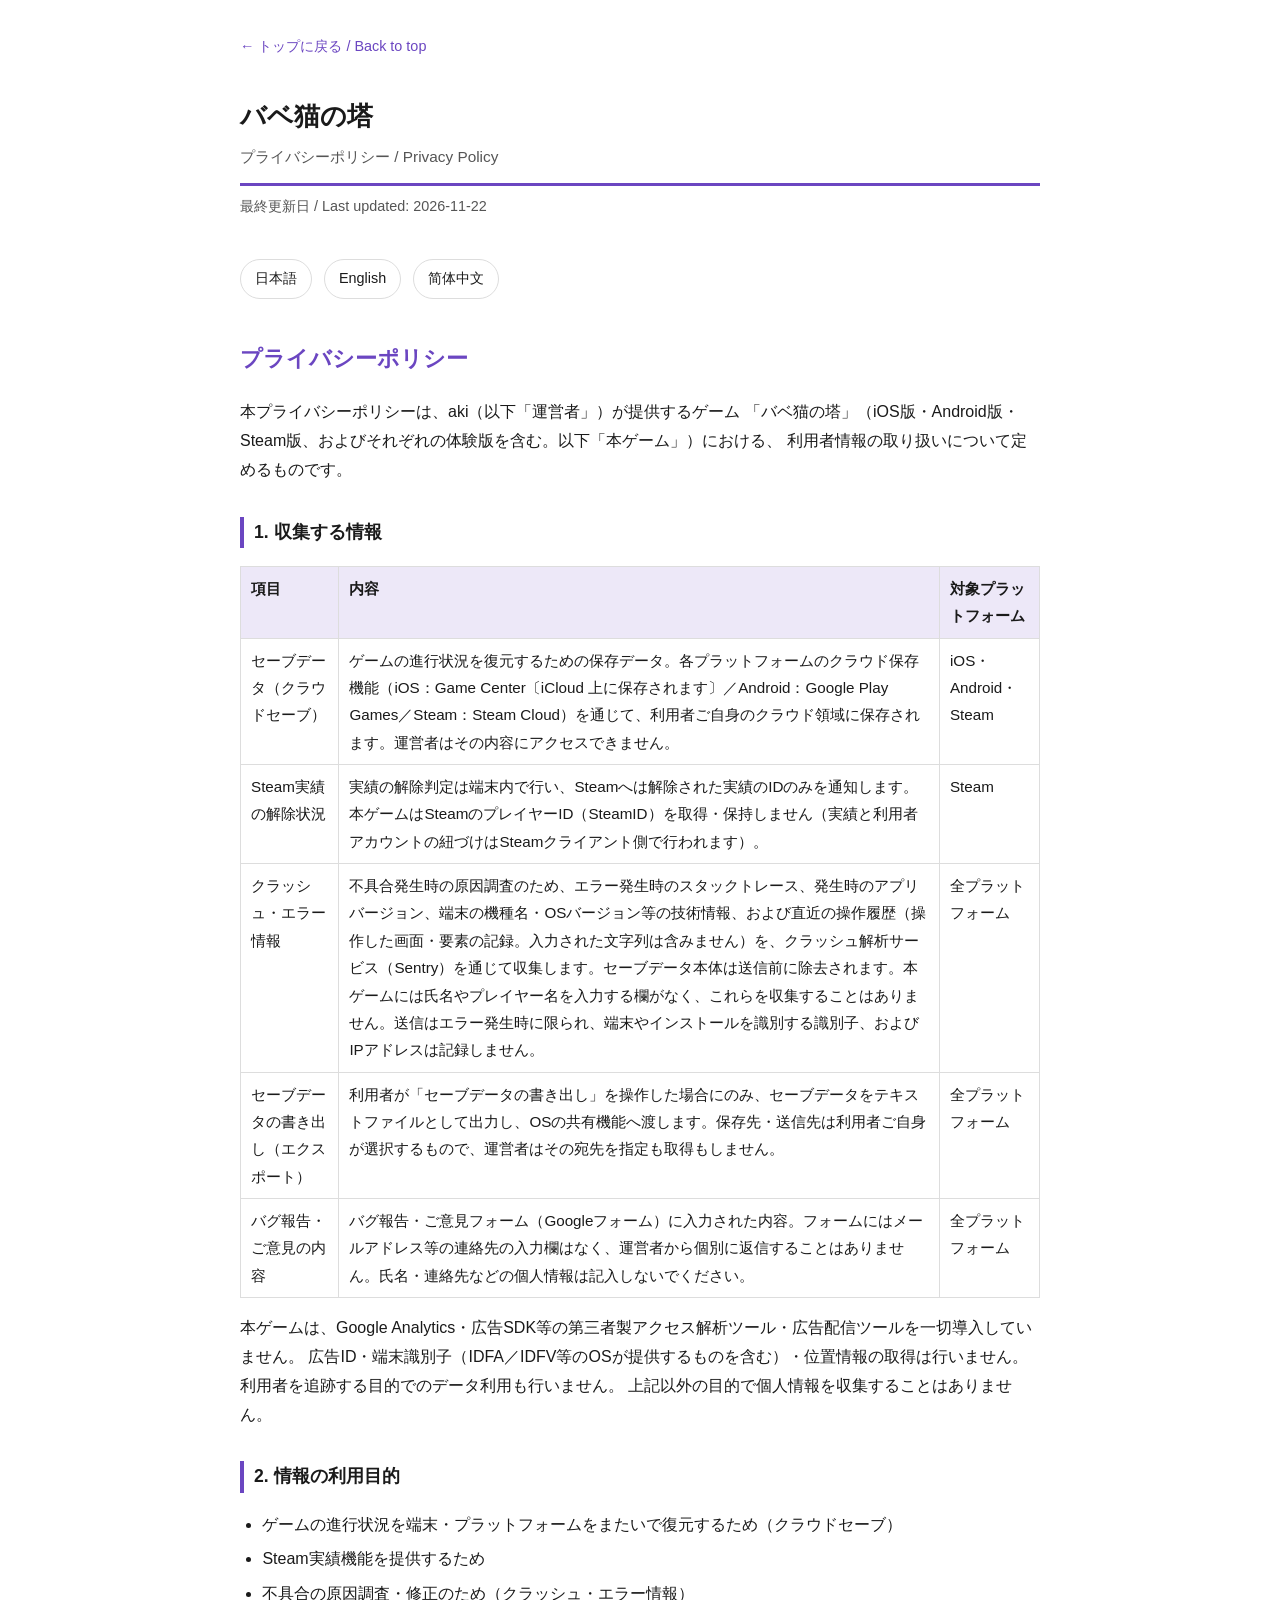
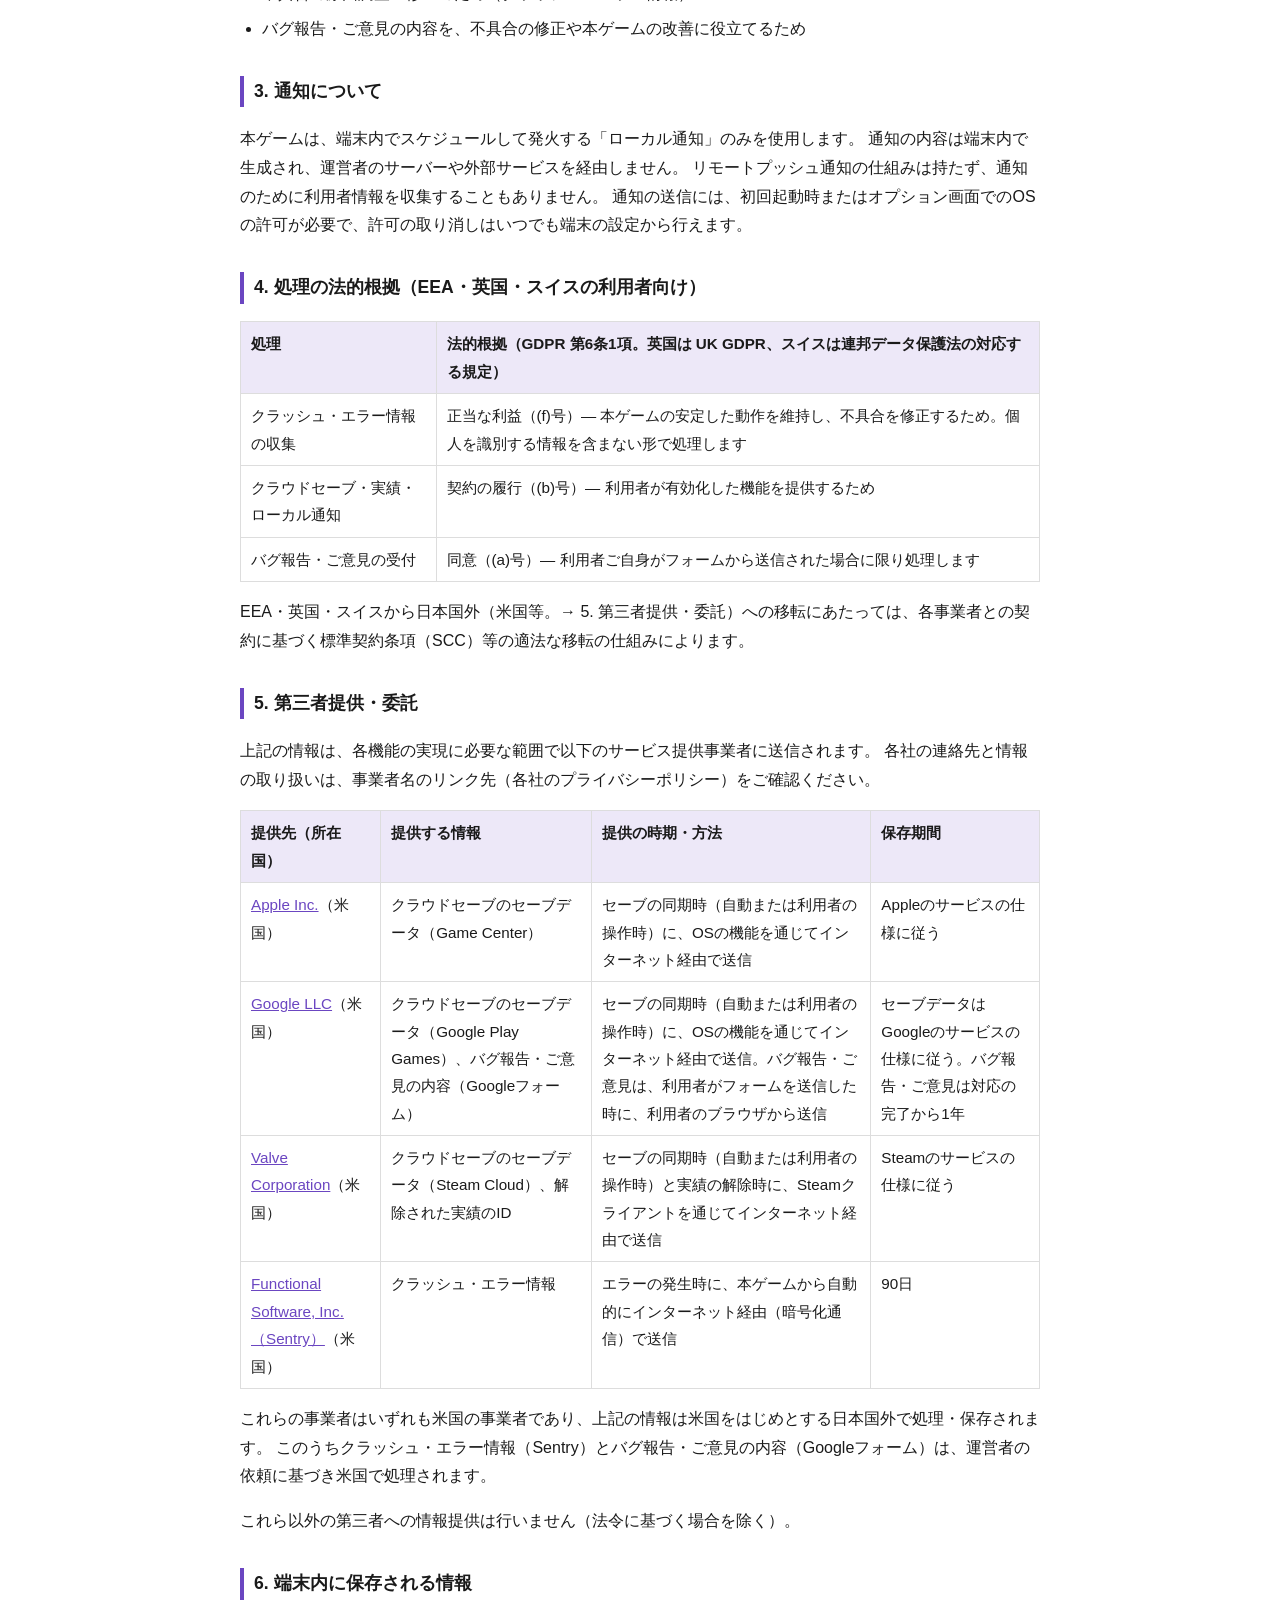
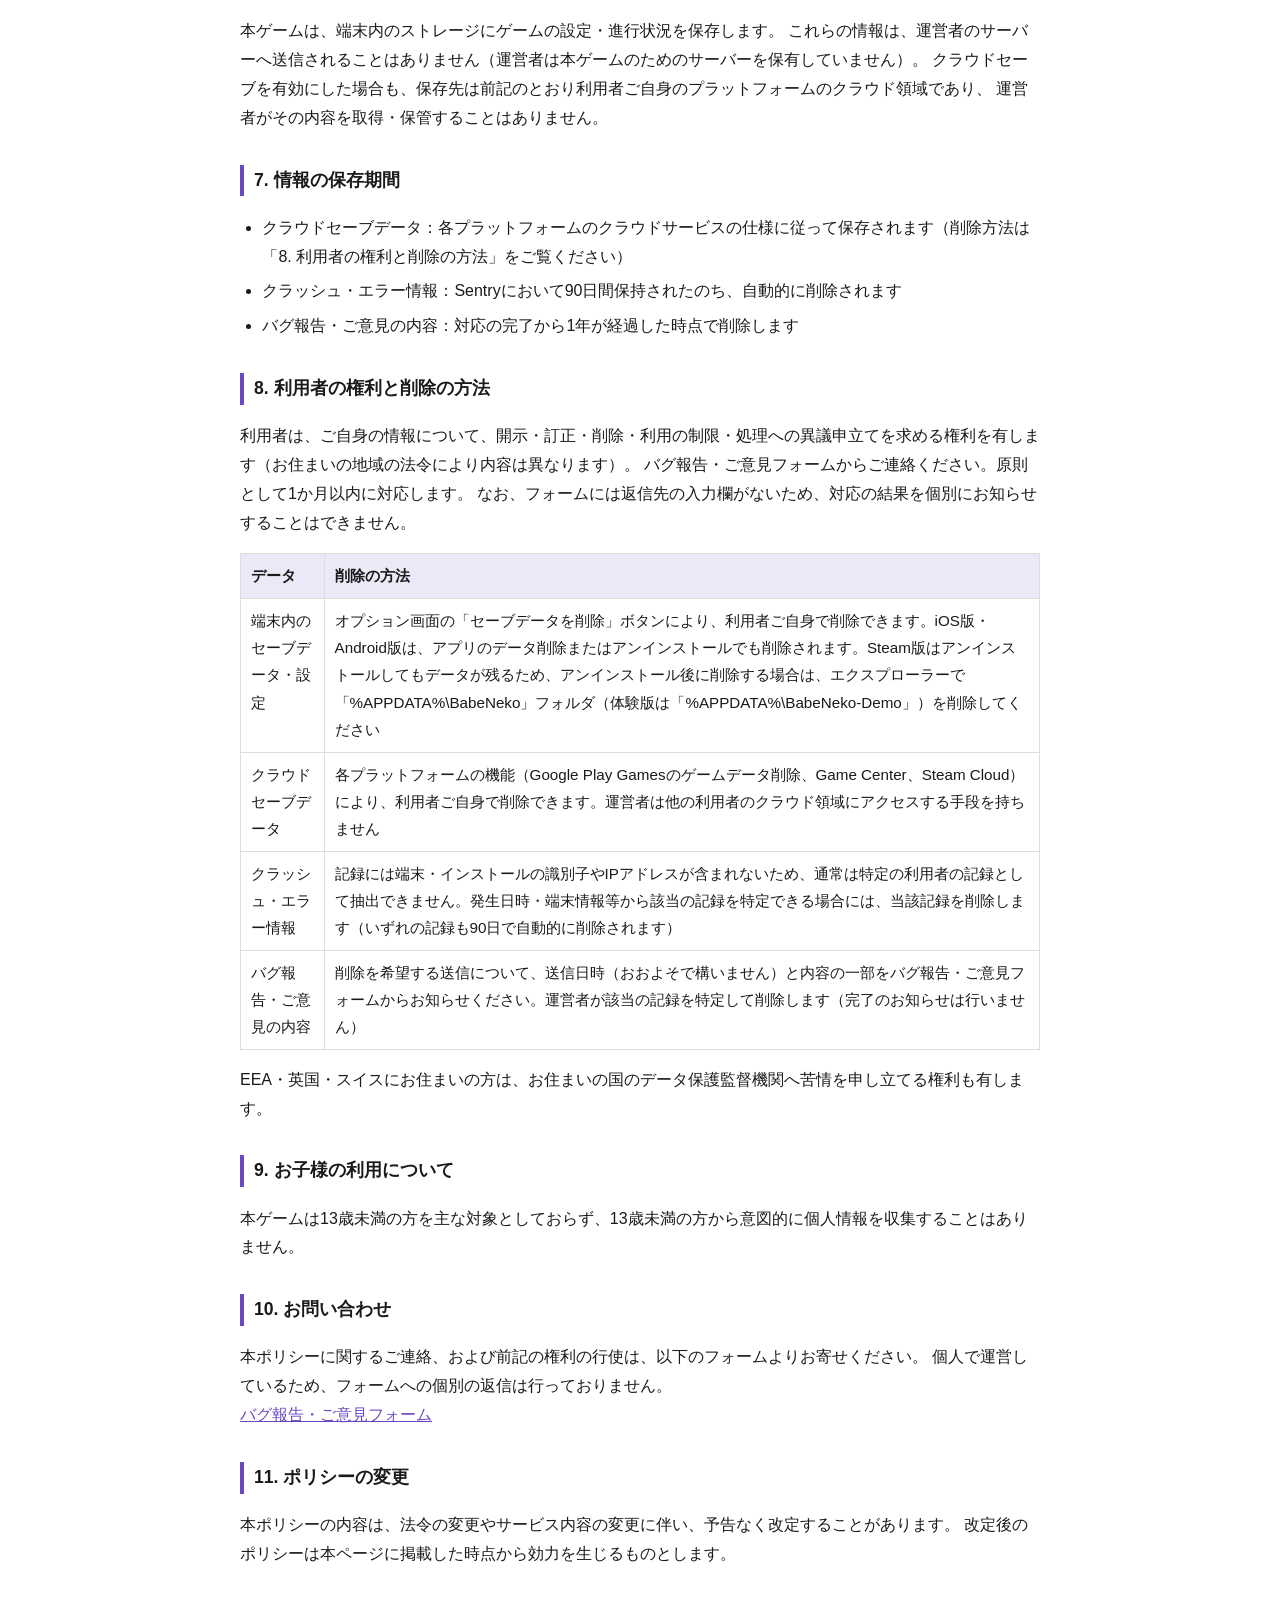
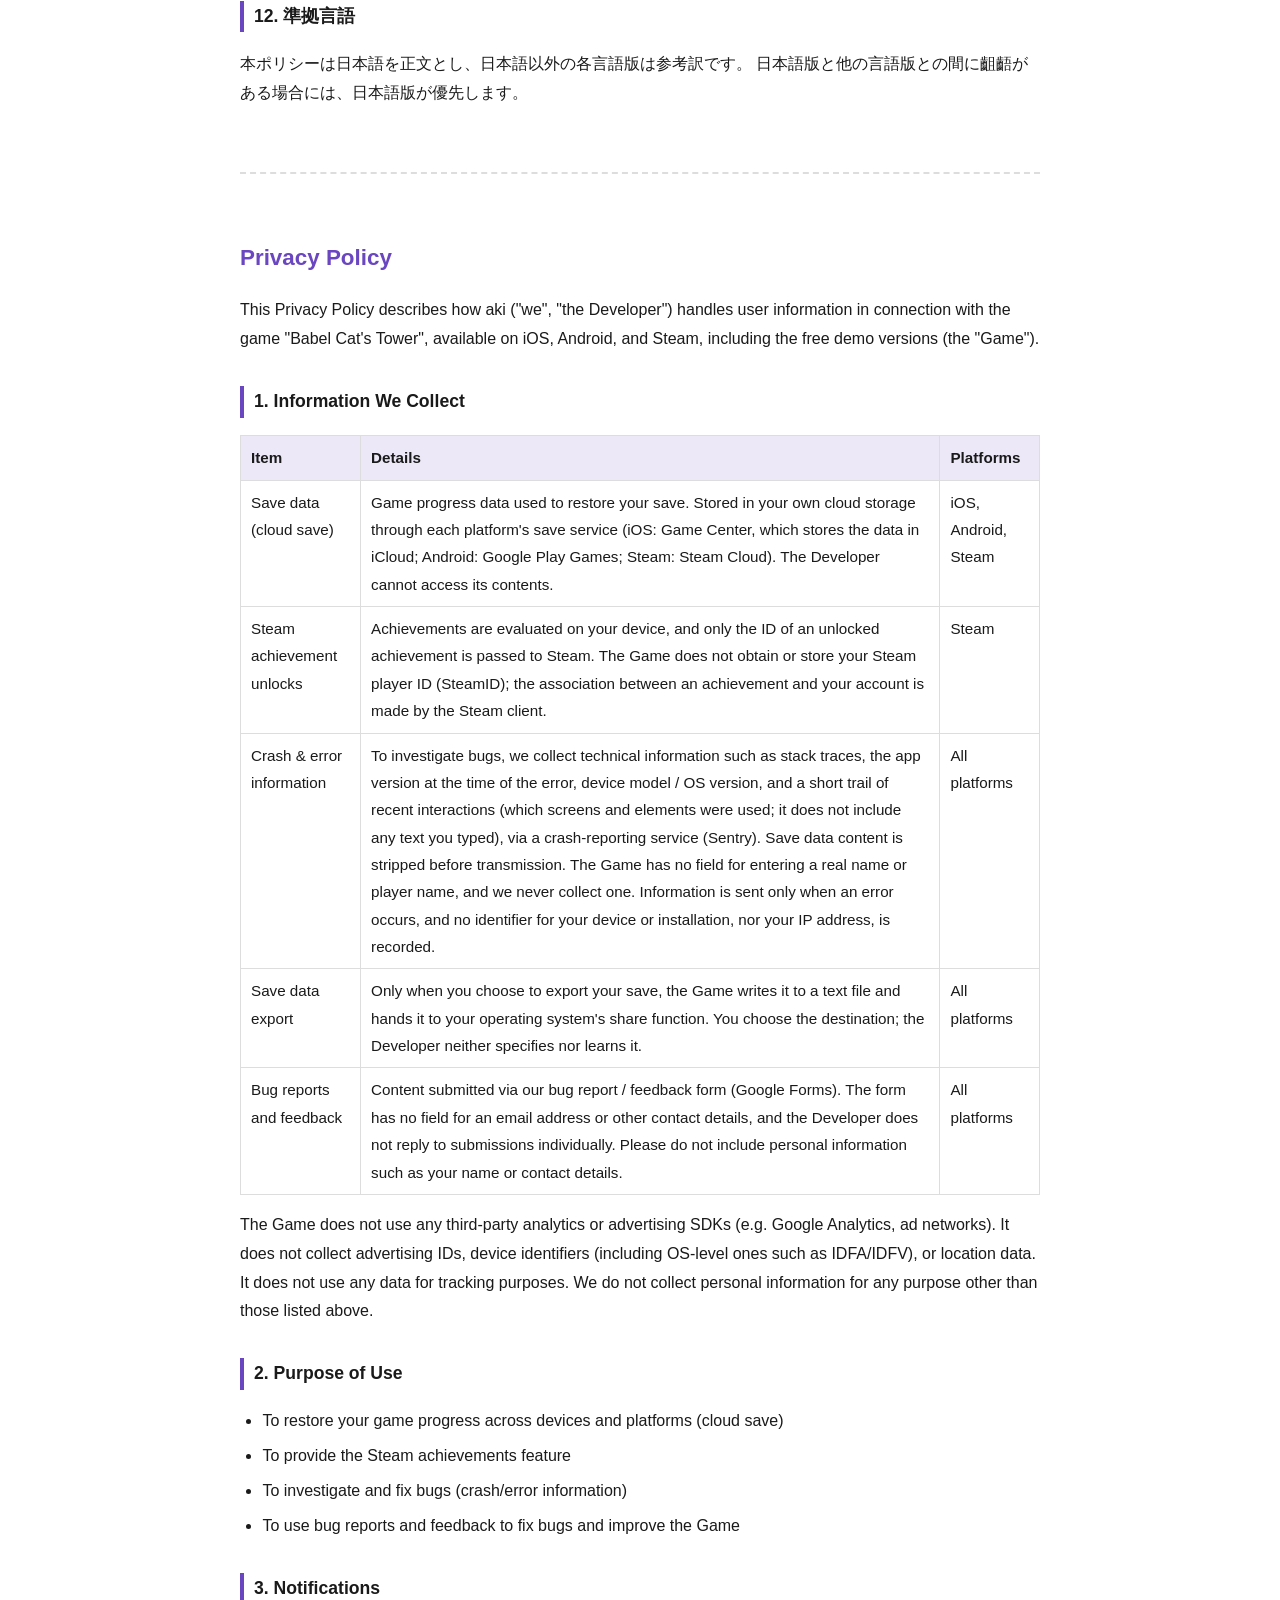
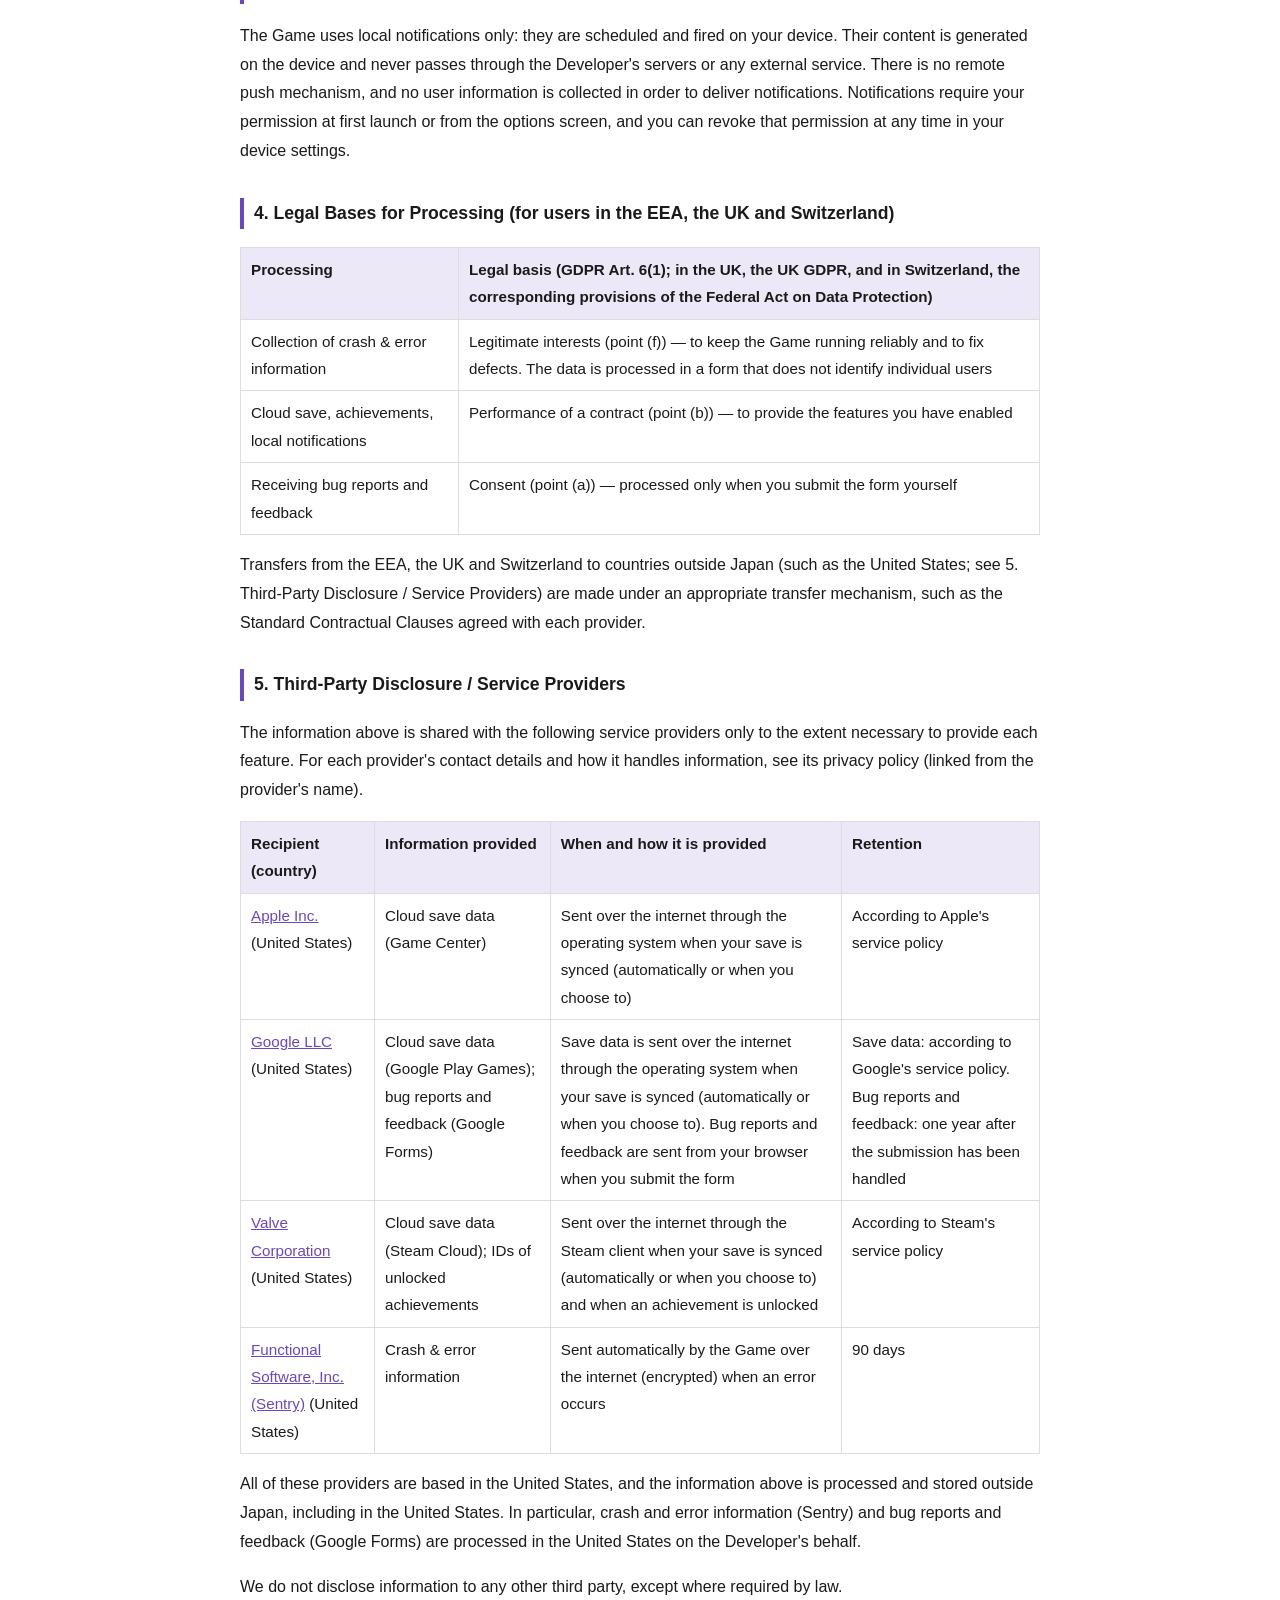
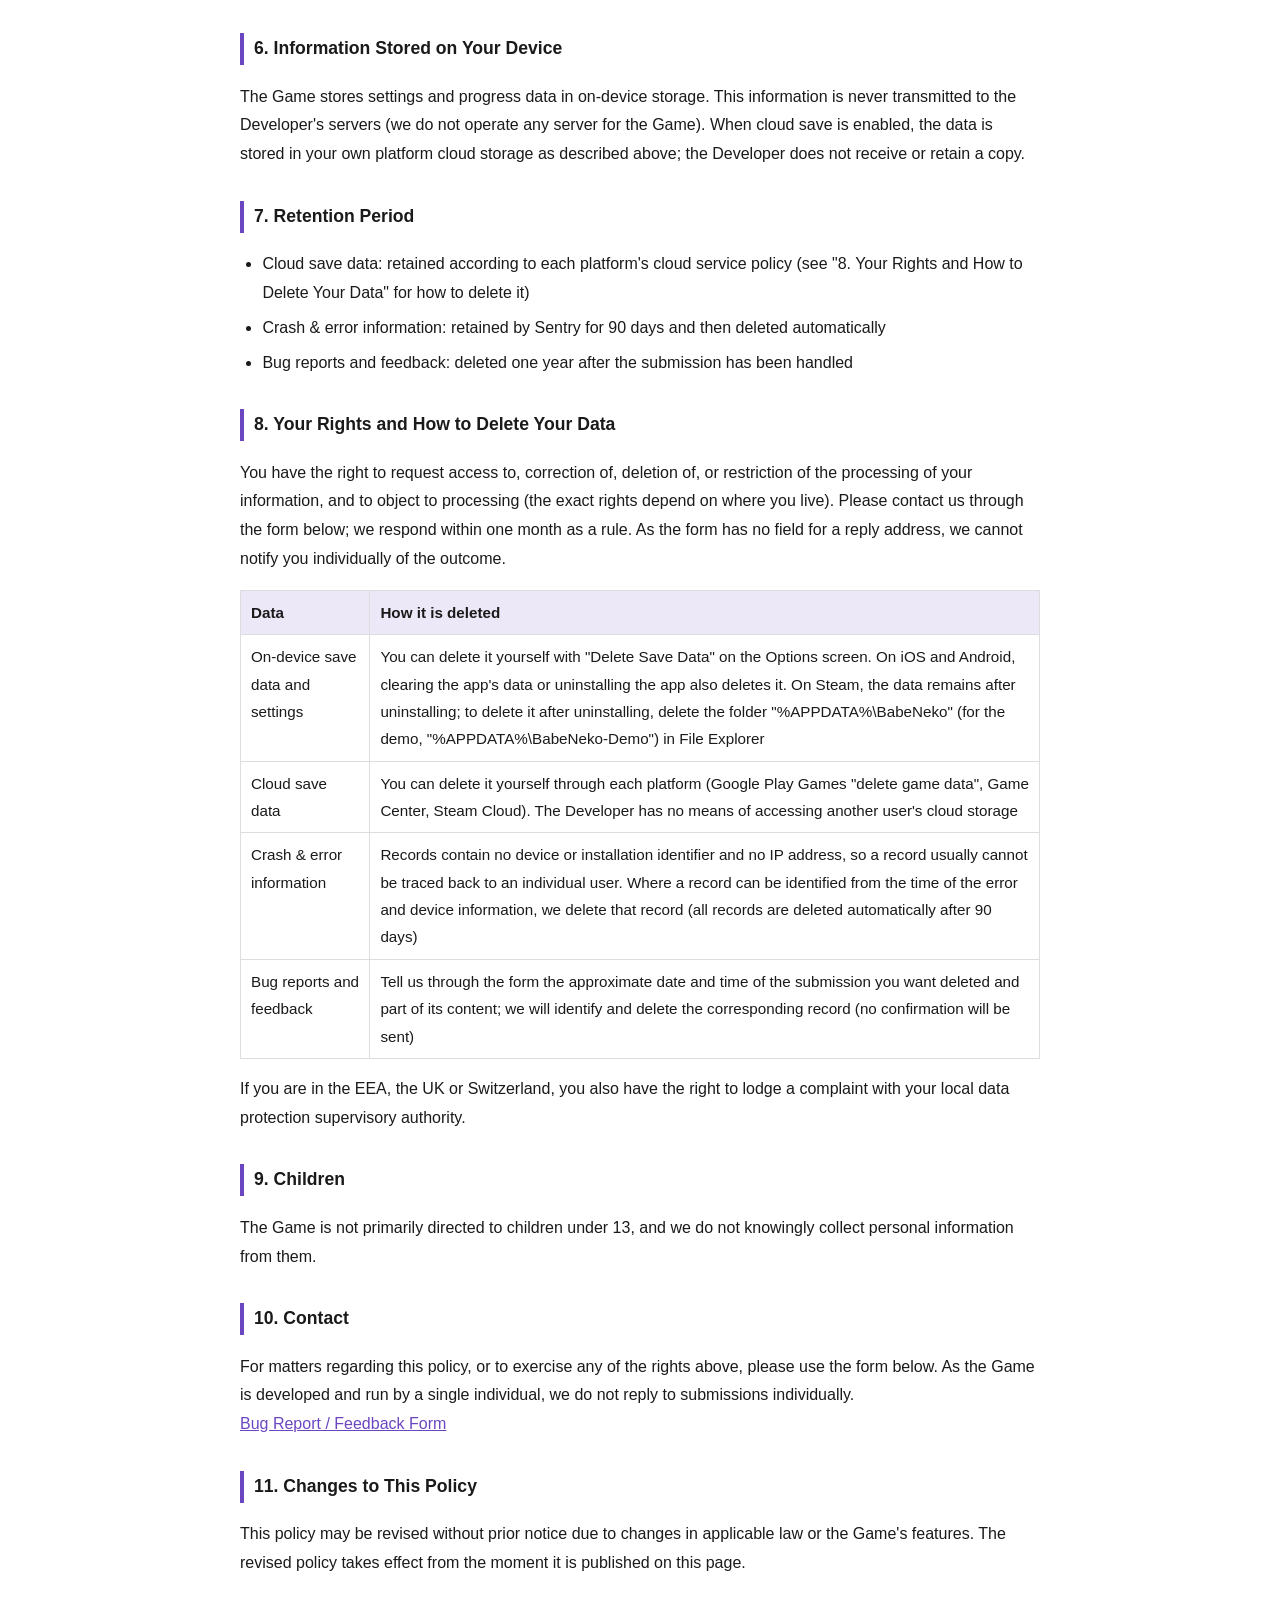
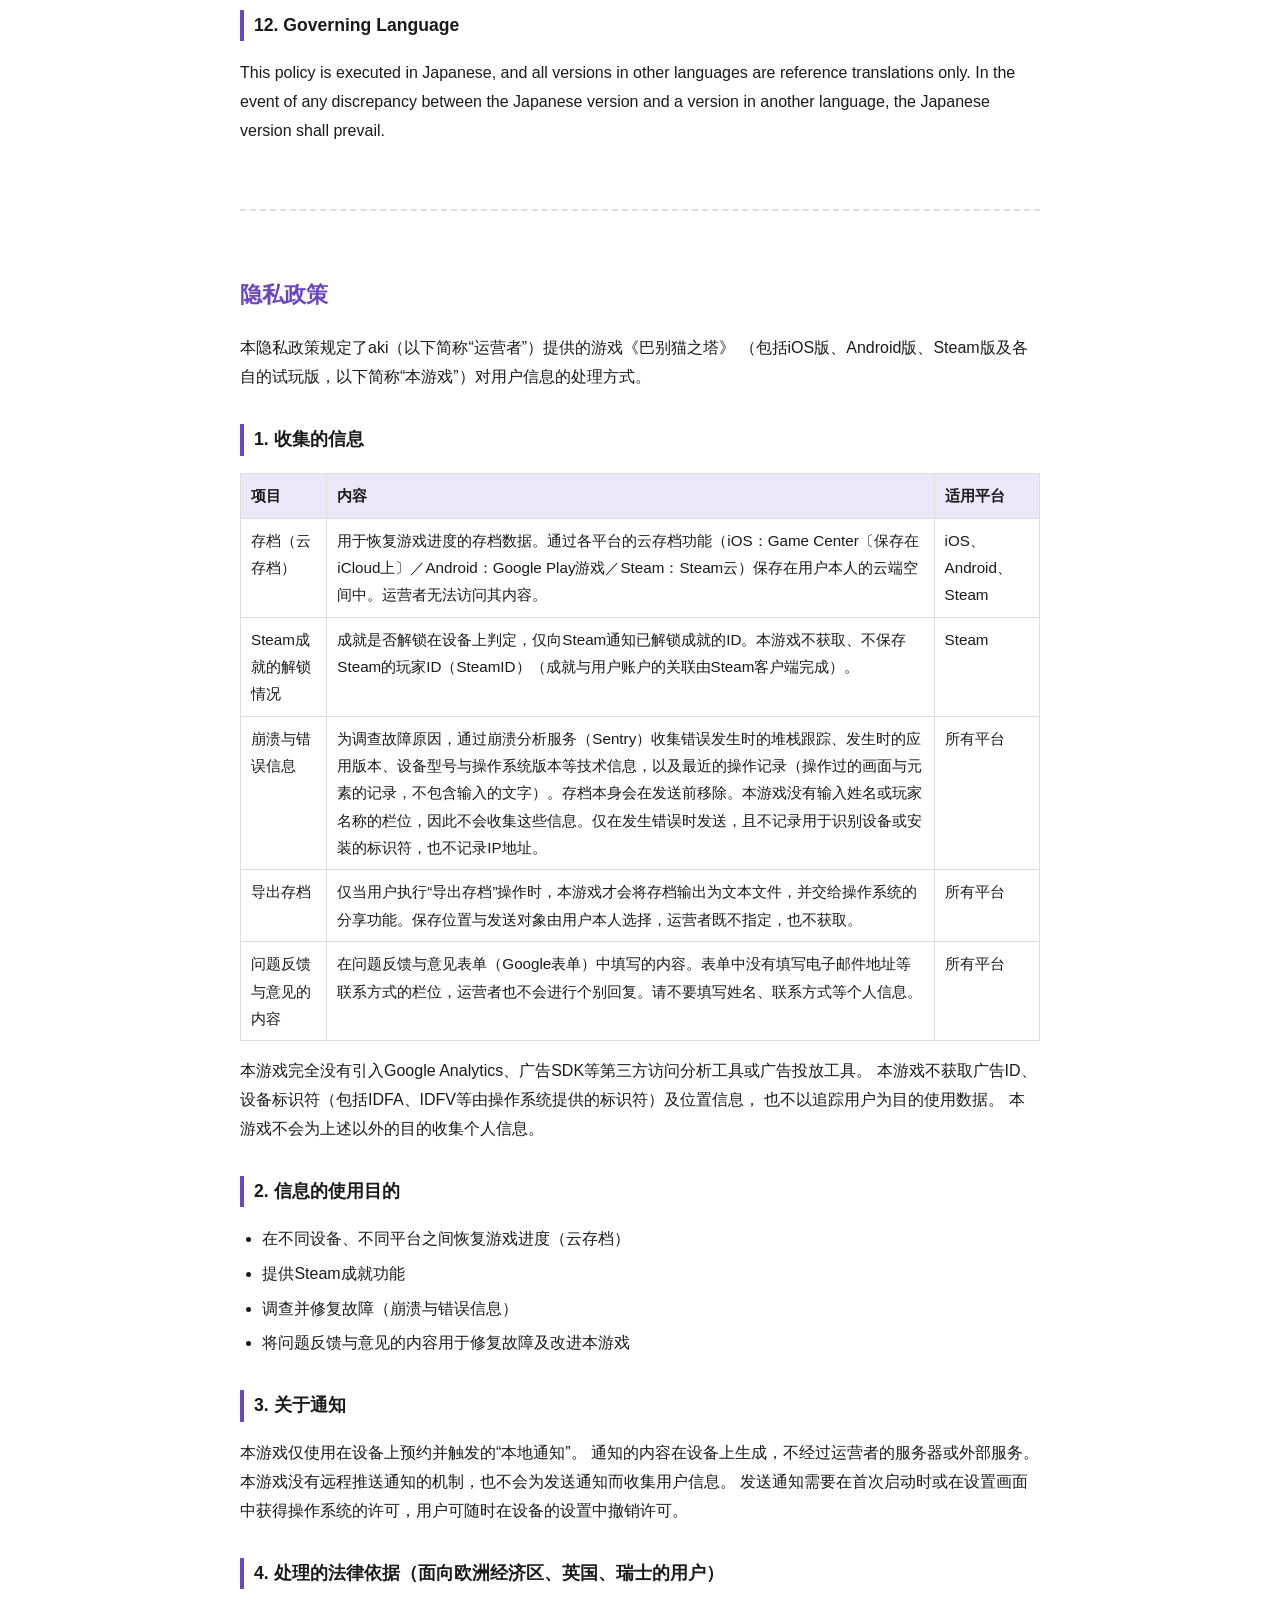
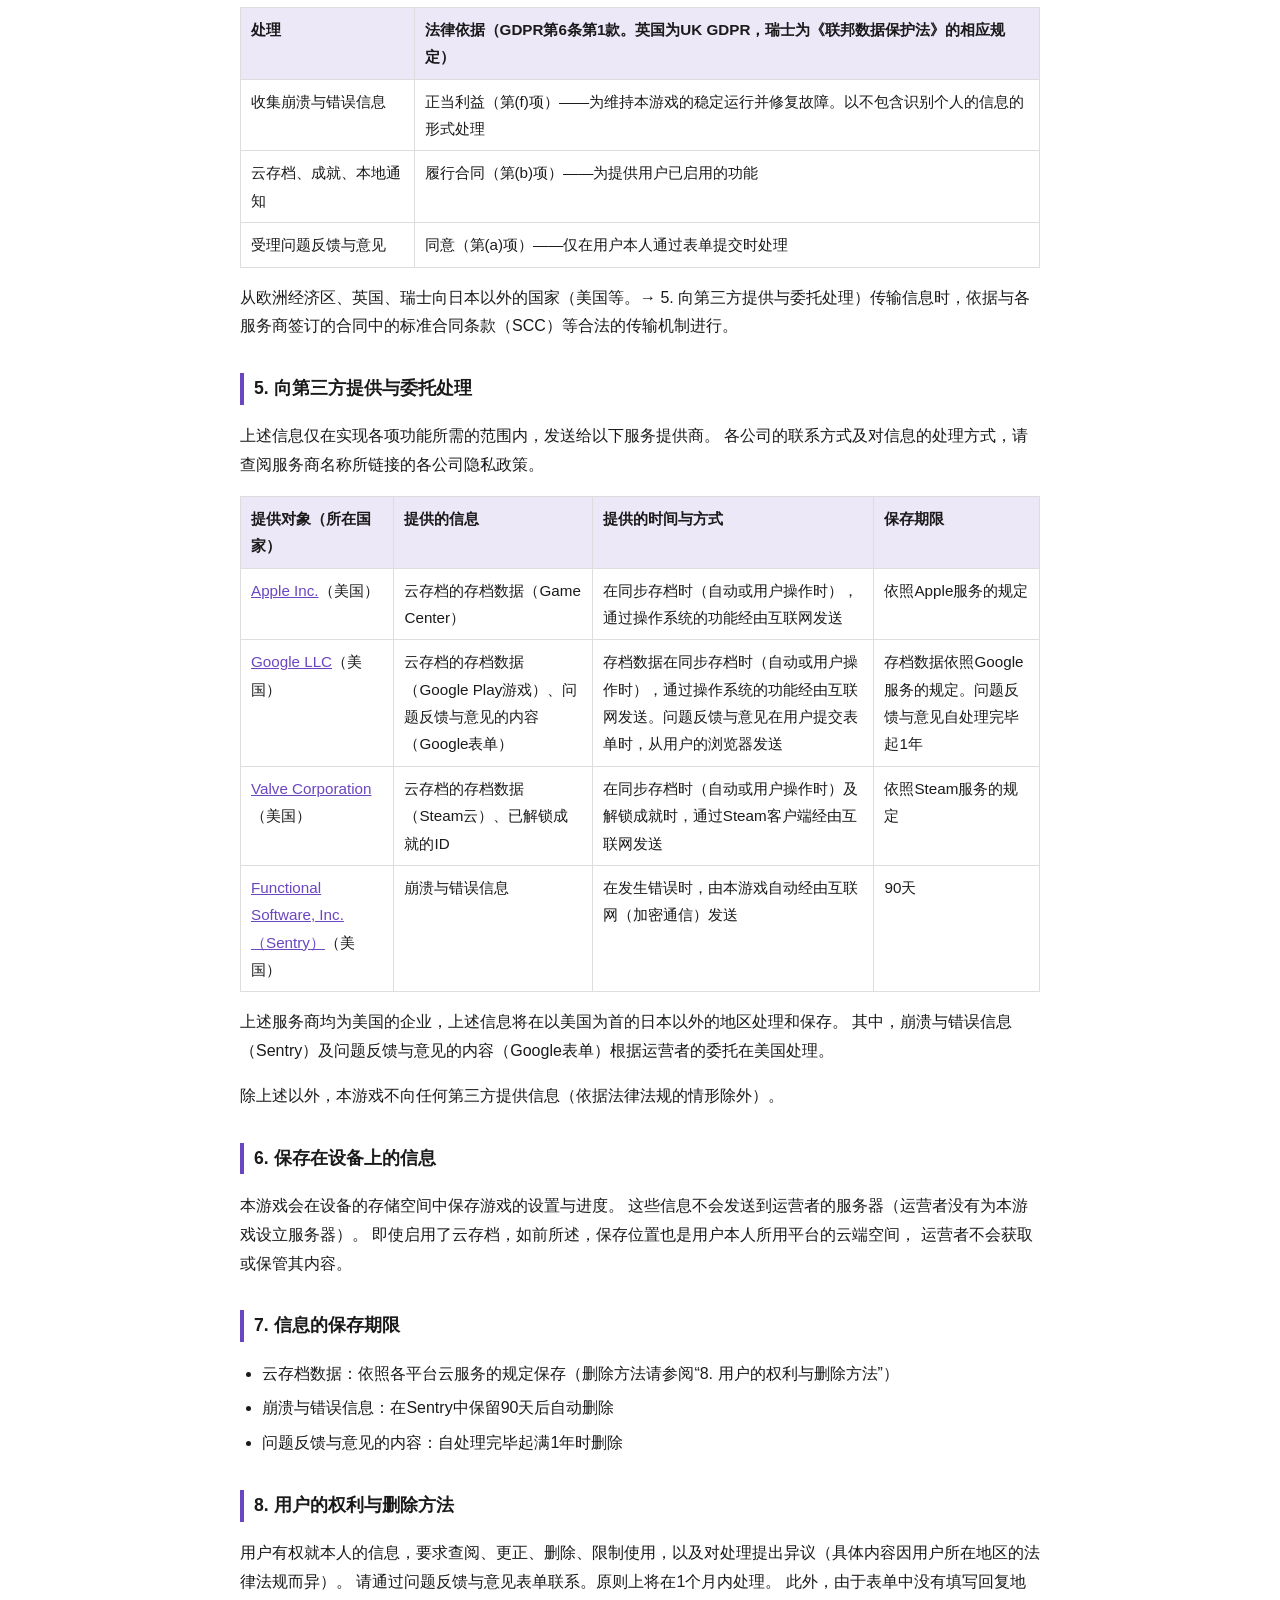
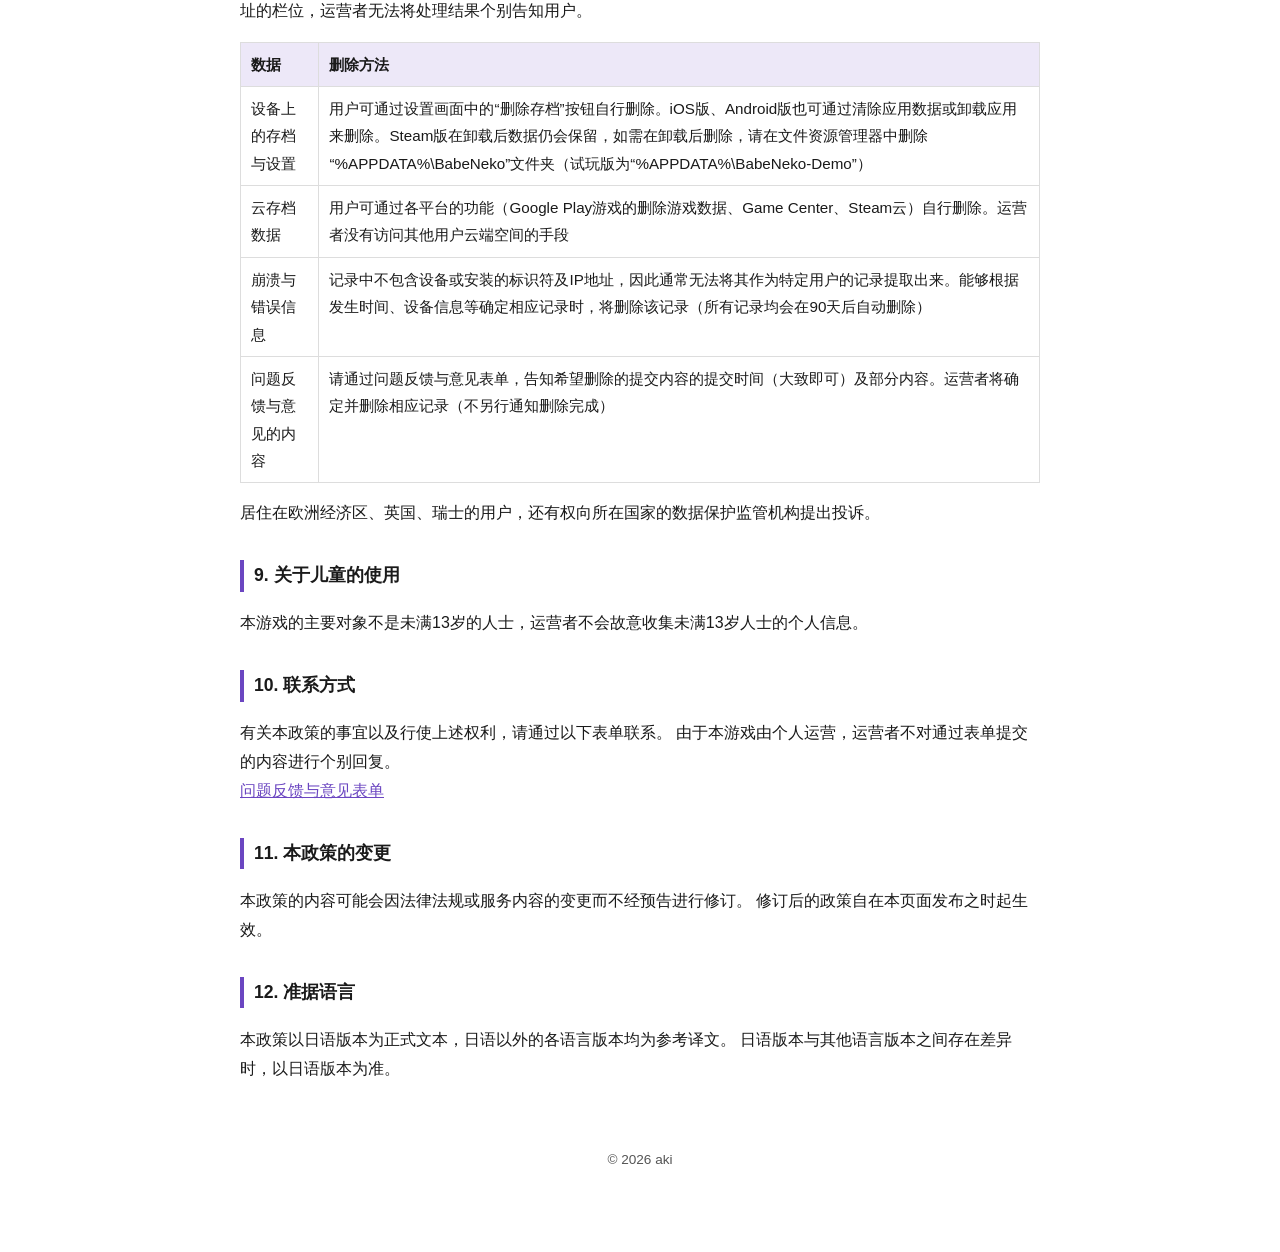
==== commit 79b3ef0e: "fix: Update privacy policy and store declarations for compliance with Korean and Chinese data protec" ====
--- a/privacy-policy.html
+++ b/privacy-policy.html
@@ -12,7 +12,7 @@
   <div class="top-nav"><a href="index.html">&larr; トップに戻る / Back to top</a></div>
 
   <h1>バベ猫の塔<span class="sub">プライバシーポリシー / Privacy Policy</span></h1>
-  <div class="updated">最終更新日 / Last updated: 2026-11-19</div>
+  <div class="updated">最終更新日 / Last updated: 2026-11-22</div>
 
   <div class="lang-nav">
     <a href="#ja">日本語</a>
@@ -112,14 +112,37 @@
     <h3>5. 第三者提供・委託</h3>
     <p>
       上記の情報は、各機能の実現に必要な範囲で以下のサービス提供事業者に送信されます。
-      各社のプライバシーポリシーも併せてご確認ください。
-    </p>
-    <ul>
-      <li>Apple Inc.（Game Center／iOS関連機能）</li>
-      <li>Google LLC（Google Play Games／Android関連機能、およびGoogleフォームによるバグ報告・ご意見の受付）</li>
-      <li>Valve Corporation（Steamクラウドセーブ・Steam実績）</li>
-      <li>Sentry（クラッシュ・エラー情報の解析）</li>
-    </ul>
+      各社の連絡先と情報の取り扱いは、事業者名のリンク先（各社のプライバシーポリシー）をご確認ください。
+    </p>
+    <table>
+      <thead><tr><th>提供先（所在国）</th><th>提供する情報</th><th>提供の時期・方法</th><th>保存期間</th></tr></thead>
+      <tbody>
+        <tr>
+          <td><a class="link" href="https://www.apple.com/legal/privacy/">Apple Inc.</a>（米国）</td>
+          <td>クラウドセーブのセーブデータ（Game Center）</td>
+          <td>セーブの同期時（自動または利用者の操作時）に、OSの機能を通じてインターネット経由で送信</td>
+          <td>Appleのサービスの仕様に従う</td>
+        </tr>
+        <tr>
+          <td><a class="link" href="https://policies.google.com/privacy">Google LLC</a>（米国）</td>
+          <td>クラウドセーブのセーブデータ（Google Play Games）、バグ報告・ご意見の内容（Googleフォーム）</td>
+          <td>セーブの同期時（自動または利用者の操作時）に、OSの機能を通じてインターネット経由で送信。バグ報告・ご意見は、利用者がフォームを送信した時に、利用者のブラウザから送信</td>
+          <td>セーブデータはGoogleのサービスの仕様に従う。バグ報告・ご意見は対応の完了から1年</td>
+        </tr>
+        <tr>
+          <td><a class="link" href="https://store.steampowered.com/privacy_agreement/">Valve Corporation</a>（米国）</td>
+          <td>クラウドセーブのセーブデータ（Steam Cloud）、解除された実績のID</td>
+          <td>セーブの同期時（自動または利用者の操作時）と実績の解除時に、Steamクライアントを通じてインターネット経由で送信</td>
+          <td>Steamのサービスの仕様に従う</td>
+        </tr>
+        <tr>
+          <td><a class="link" href="https://sentry.io/privacy/">Functional Software, Inc.（Sentry）</a>（米国）</td>
+          <td>クラッシュ・エラー情報</td>
+          <td>エラーの発生時に、本ゲームから自動的にインターネット経由（暗号化通信）で送信</td>
+          <td>90日</td>
+        </tr>
+      </tbody>
+    </table>
     <p>
       これらの事業者はいずれも米国の事業者であり、上記の情報は米国をはじめとする日本国外で処理・保存されます。
       このうちクラッシュ・エラー情報（Sentry）とバグ報告・ご意見の内容（Googleフォーム）は、運営者の依頼に基づき米国で処理されます。
@@ -291,14 +314,37 @@
     <h3>5. Third-Party Disclosure / Service Providers</h3>
     <p>
       The information above is shared with the following service providers only to the extent necessary
-      to provide each feature. Please also review each provider's own privacy policy.
-    </p>
-    <ul>
-      <li>Apple Inc. (Game Center / iOS-related features)</li>
-      <li>Google LLC (Google Play Games / Android-related features, and Google Forms for receiving bug reports and feedback)</li>
-      <li>Valve Corporation (Steam Cloud save, Steam achievements)</li>
-      <li>Sentry (crash / error analysis)</li>
-    </ul>
+      to provide each feature. For each provider's contact details and how it handles information, see its privacy policy (linked from the provider's name).
+    </p>
+    <table>
+      <thead><tr><th>Recipient (country)</th><th>Information provided</th><th>When and how it is provided</th><th>Retention</th></tr></thead>
+      <tbody>
+        <tr>
+          <td><a class="link" href="https://www.apple.com/legal/privacy/">Apple Inc.</a> (United States)</td>
+          <td>Cloud save data (Game Center)</td>
+          <td>Sent over the internet through the operating system when your save is synced (automatically or when you choose to)</td>
+          <td>According to Apple's service policy</td>
+        </tr>
+        <tr>
+          <td><a class="link" href="https://policies.google.com/privacy">Google LLC</a> (United States)</td>
+          <td>Cloud save data (Google Play Games); bug reports and feedback (Google Forms)</td>
+          <td>Save data is sent over the internet through the operating system when your save is synced (automatically or when you choose to). Bug reports and feedback are sent from your browser when you submit the form</td>
+          <td>Save data: according to Google's service policy. Bug reports and feedback: one year after the submission has been handled</td>
+        </tr>
+        <tr>
+          <td><a class="link" href="https://store.steampowered.com/privacy_agreement/">Valve Corporation</a> (United States)</td>
+          <td>Cloud save data (Steam Cloud); IDs of unlocked achievements</td>
+          <td>Sent over the internet through the Steam client when your save is synced (automatically or when you choose to) and when an achievement is unlocked</td>
+          <td>According to Steam's service policy</td>
+        </tr>
+        <tr>
+          <td><a class="link" href="https://sentry.io/privacy/">Functional Software, Inc. (Sentry)</a> (United States)</td>
+          <td>Crash &amp; error information</td>
+          <td>Sent automatically by the Game over the internet (encrypted) when an error occurs</td>
+          <td>90 days</td>
+        </tr>
+      </tbody>
+    </table>
     <p>
       All of these providers are based in the United States, and the information above is processed and stored outside Japan, including in the United States.
       In particular, crash and error information (Sentry) and bug reports and feedback (Google Forms) are processed in the United States on the Developer's behalf.
@@ -471,14 +517,37 @@
     <h3>5. 向第三方提供与委托处理</h3>
     <p>
       上述信息仅在实现各项功能所需的范围内，发送给以下服务提供商。
-      请一并查阅各公司的隐私政策。
-    </p>
-    <ul>
-      <li>Apple Inc.（Game Center、iOS相关功能）</li>
-      <li>Google LLC（Google Play游戏、Android相关功能，以及通过Google表单受理问题反馈与意见）</li>
-      <li>Valve Corporation（Steam云存档、Steam成就）</li>
-      <li>Sentry（崩溃与错误信息的分析）</li>
-    </ul>
+      各公司的联系方式及对信息的处理方式，请查阅服务商名称所链接的各公司隐私政策。
+    </p>
+    <table>
+      <thead><tr><th>提供对象（所在国家）</th><th>提供的信息</th><th>提供的时间与方式</th><th>保存期限</th></tr></thead>
+      <tbody>
+        <tr>
+          <td><a class="link" href="https://www.apple.com/legal/privacy/">Apple Inc.</a>（美国）</td>
+          <td>云存档的存档数据（Game Center）</td>
+          <td>在同步存档时（自动或用户操作时），通过操作系统的功能经由互联网发送</td>
+          <td>依照Apple服务的规定</td>
+        </tr>
+        <tr>
+          <td><a class="link" href="https://policies.google.com/privacy">Google LLC</a>（美国）</td>
+          <td>云存档的存档数据（Google Play游戏）、问题反馈与意见的内容（Google表单）</td>
+          <td>存档数据在同步存档时（自动或用户操作时），通过操作系统的功能经由互联网发送。问题反馈与意见在用户提交表单时，从用户的浏览器发送</td>
+          <td>存档数据依照Google服务的规定。问题反馈与意见自处理完毕起1年</td>
+        </tr>
+        <tr>
+          <td><a class="link" href="https://store.steampowered.com/privacy_agreement/">Valve Corporation</a>（美国）</td>
+          <td>云存档的存档数据（Steam云）、已解锁成就的ID</td>
+          <td>在同步存档时（自动或用户操作时）及解锁成就时，通过Steam客户端经由互联网发送</td>
+          <td>依照Steam服务的规定</td>
+        </tr>
+        <tr>
+          <td><a class="link" href="https://sentry.io/privacy/">Functional Software, Inc.（Sentry）</a>（美国）</td>
+          <td>崩溃与错误信息</td>
+          <td>在发生错误时，由本游戏自动经由互联网（加密通信）发送</td>
+          <td>90天</td>
+        </tr>
+      </tbody>
+    </table>
     <p>
       上述服务商均为美国的企业，上述信息将在以美国为首的日本以外的地区处理和保存。
       其中，崩溃与错误信息（Sentry）及问题反馈与意见的内容（Google表单）根据运营者的委托在美国处理。
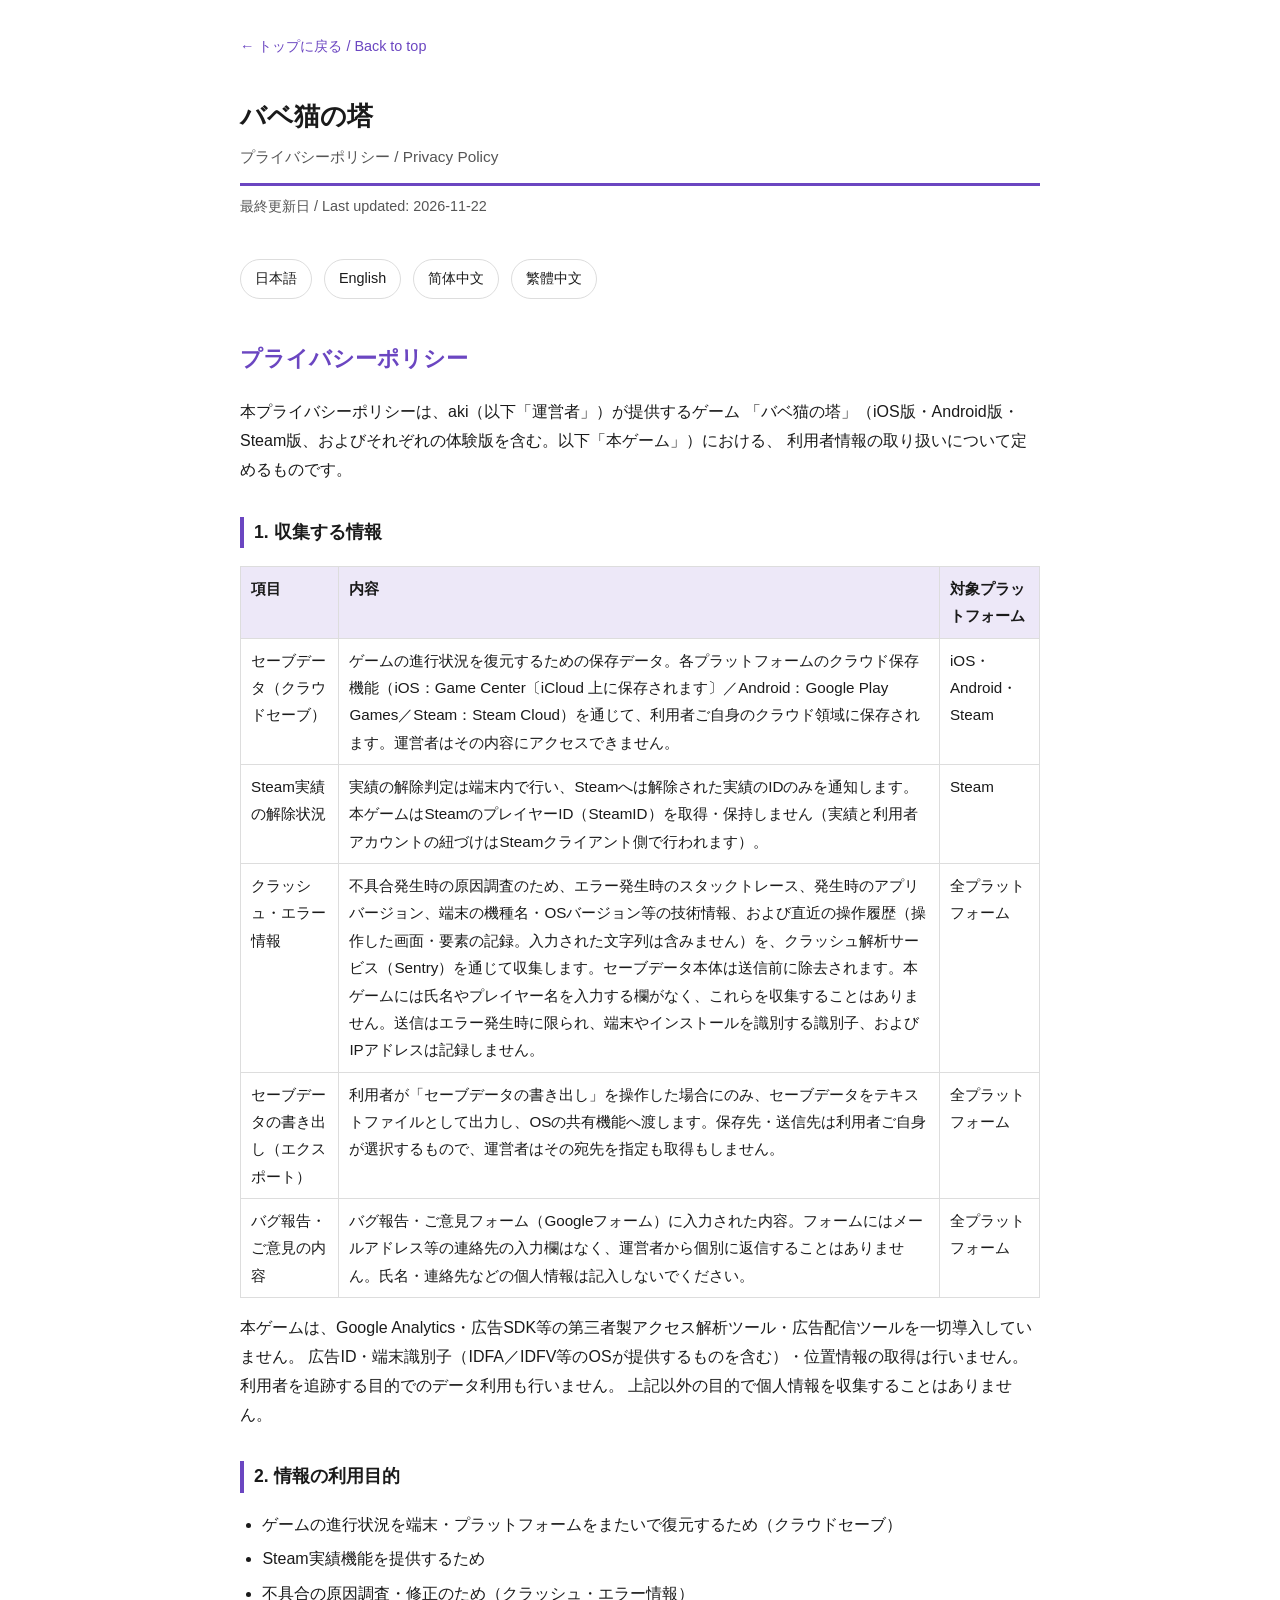
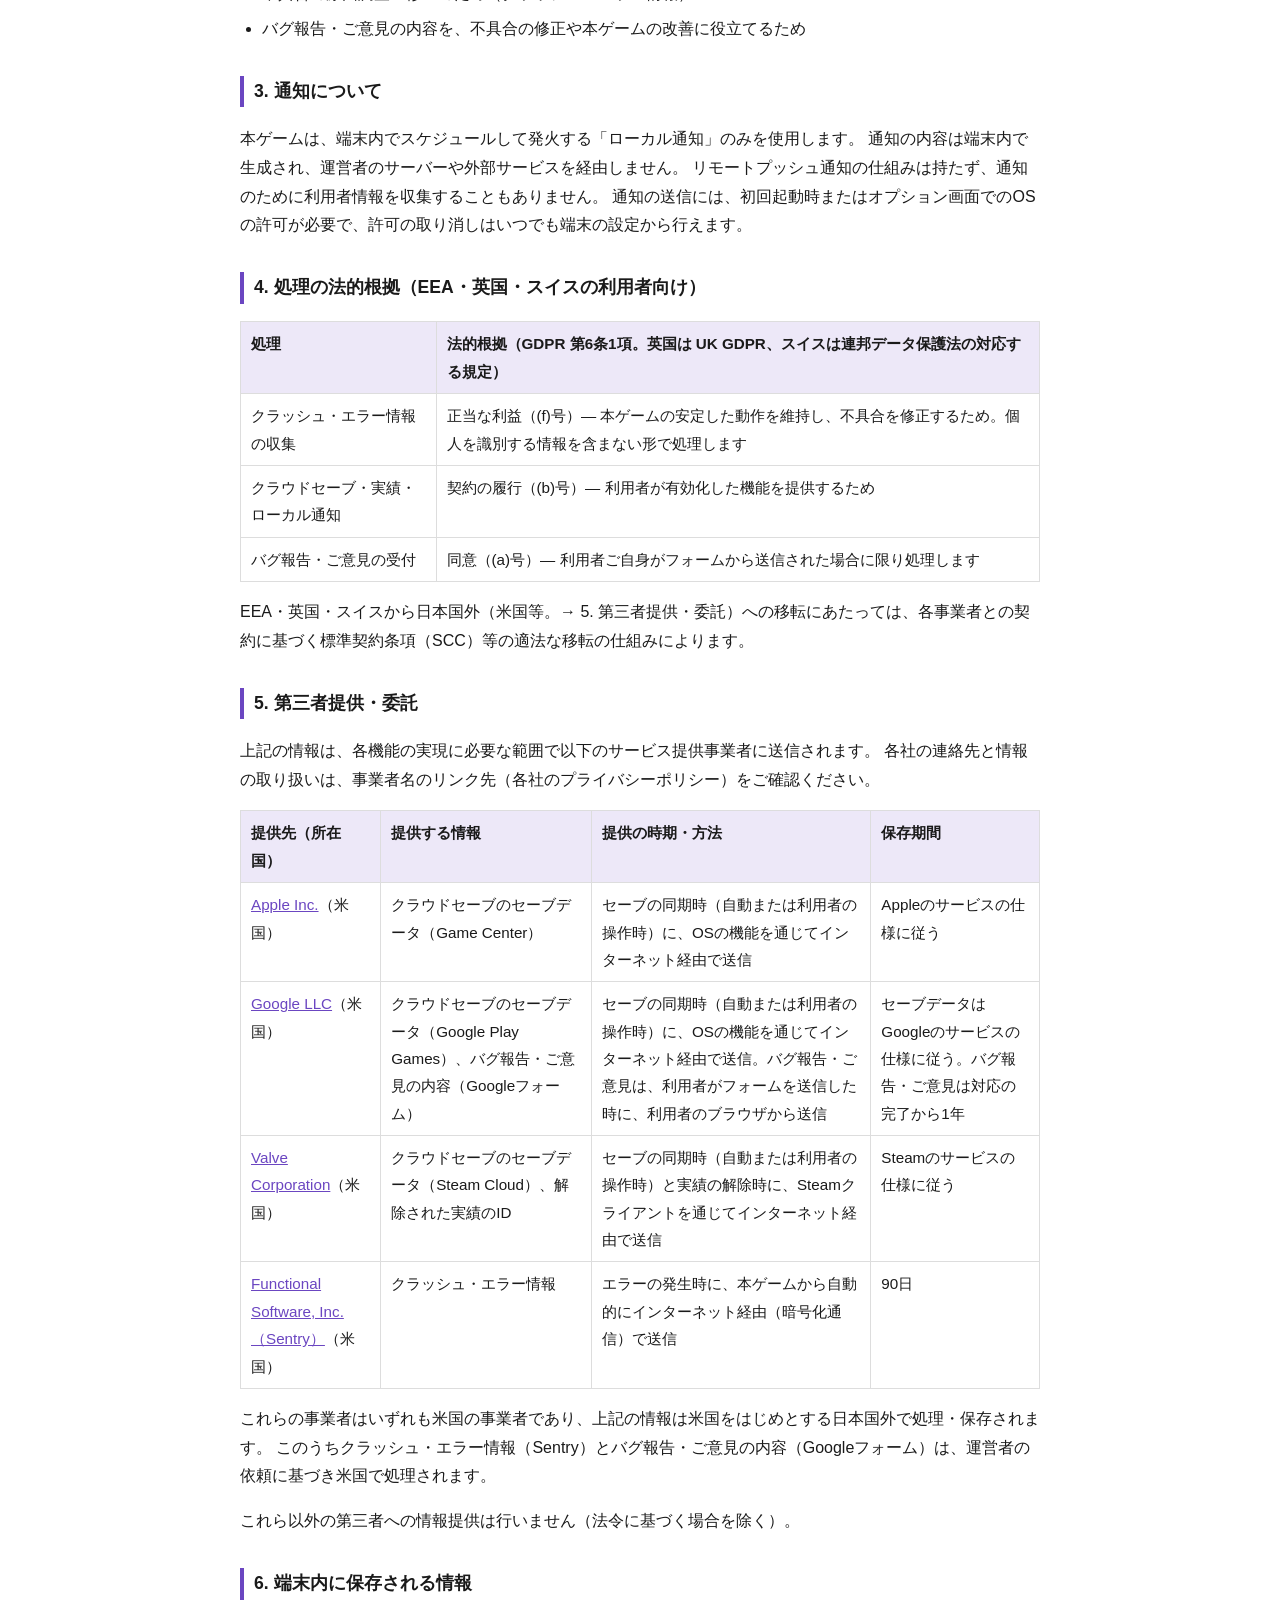
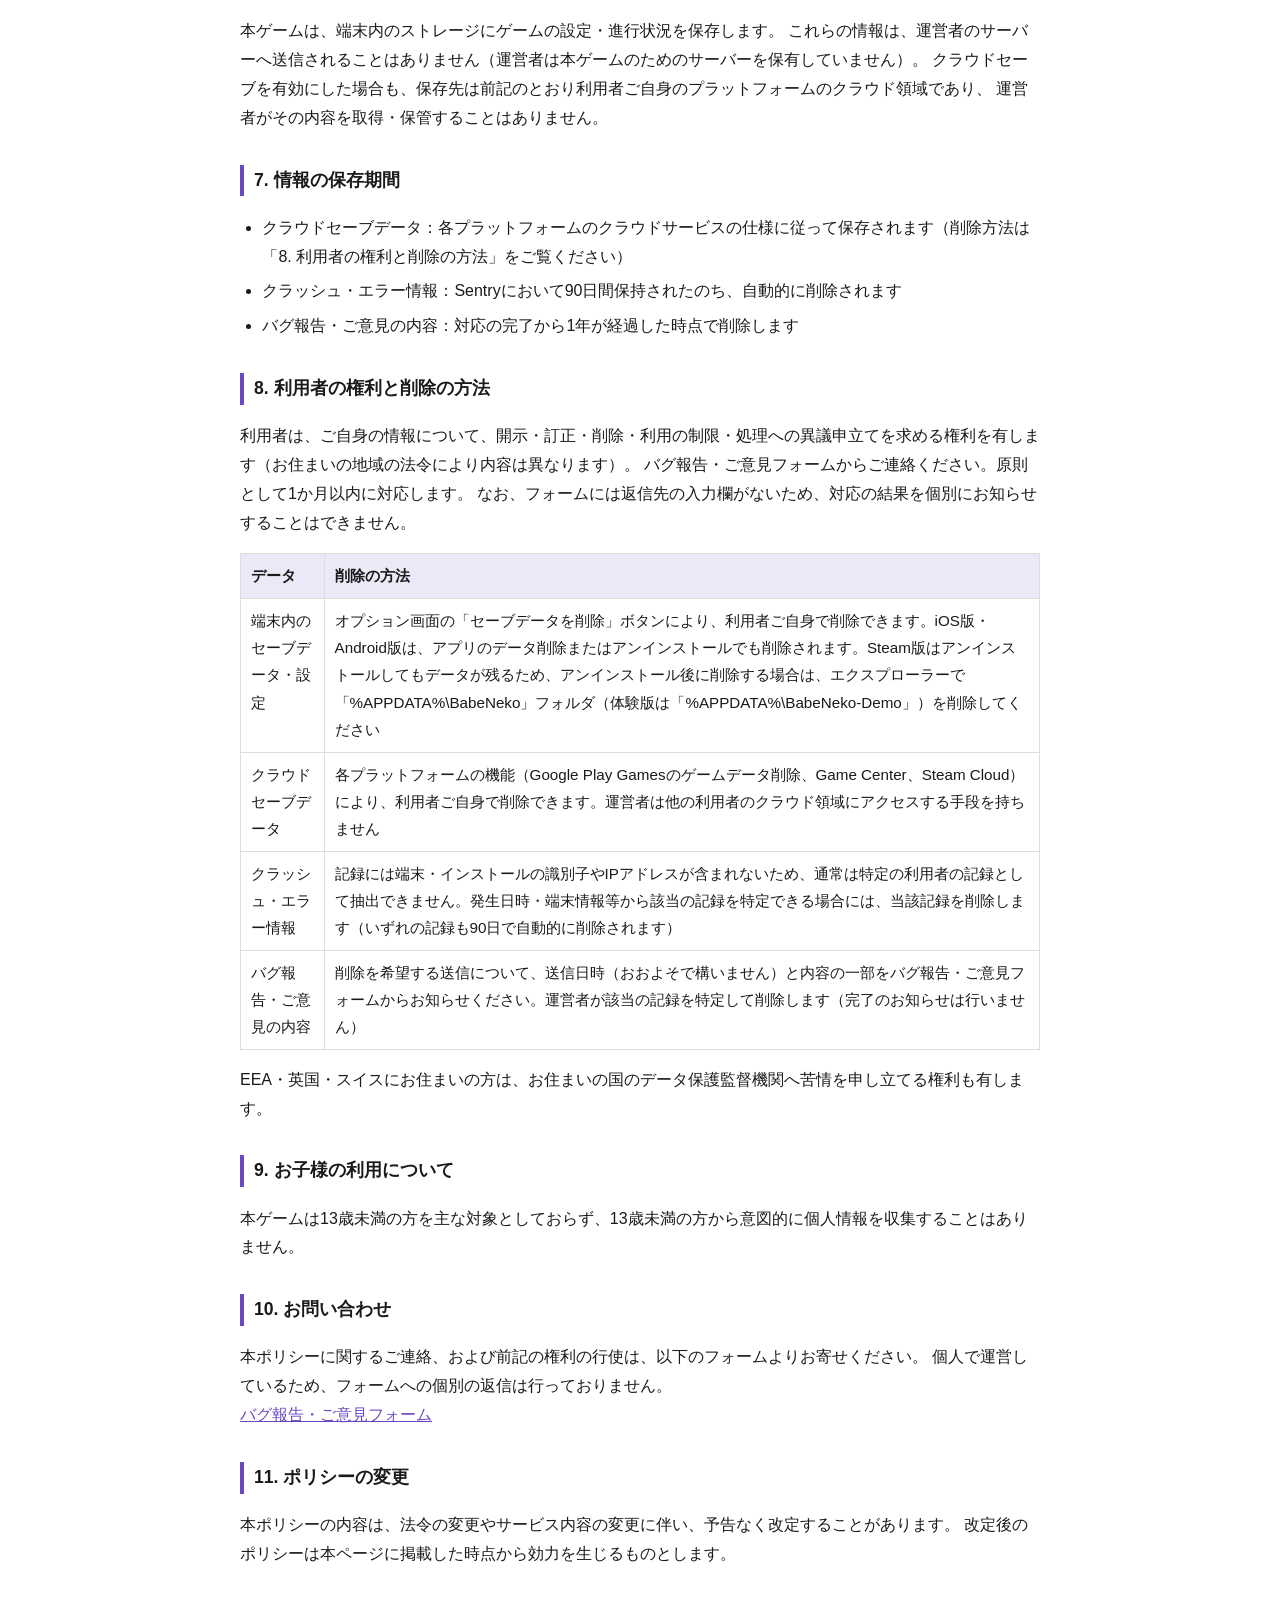
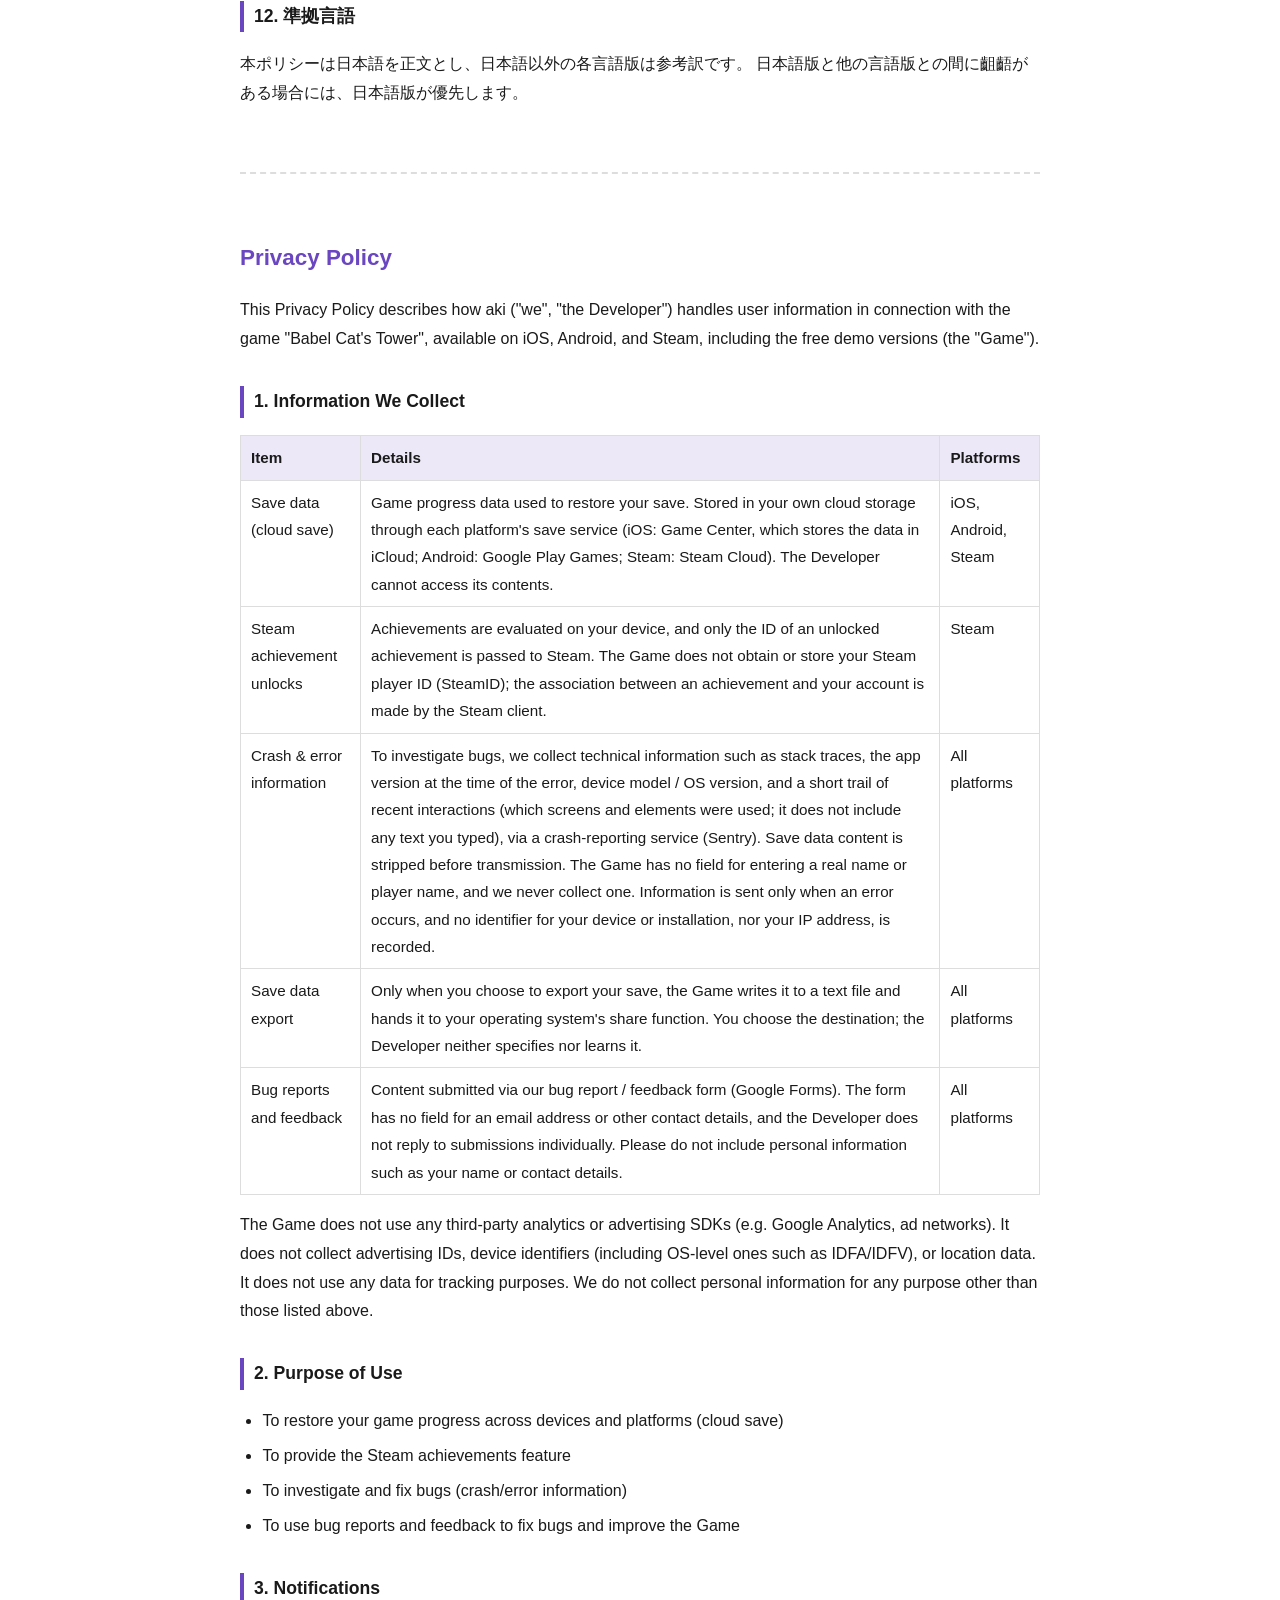
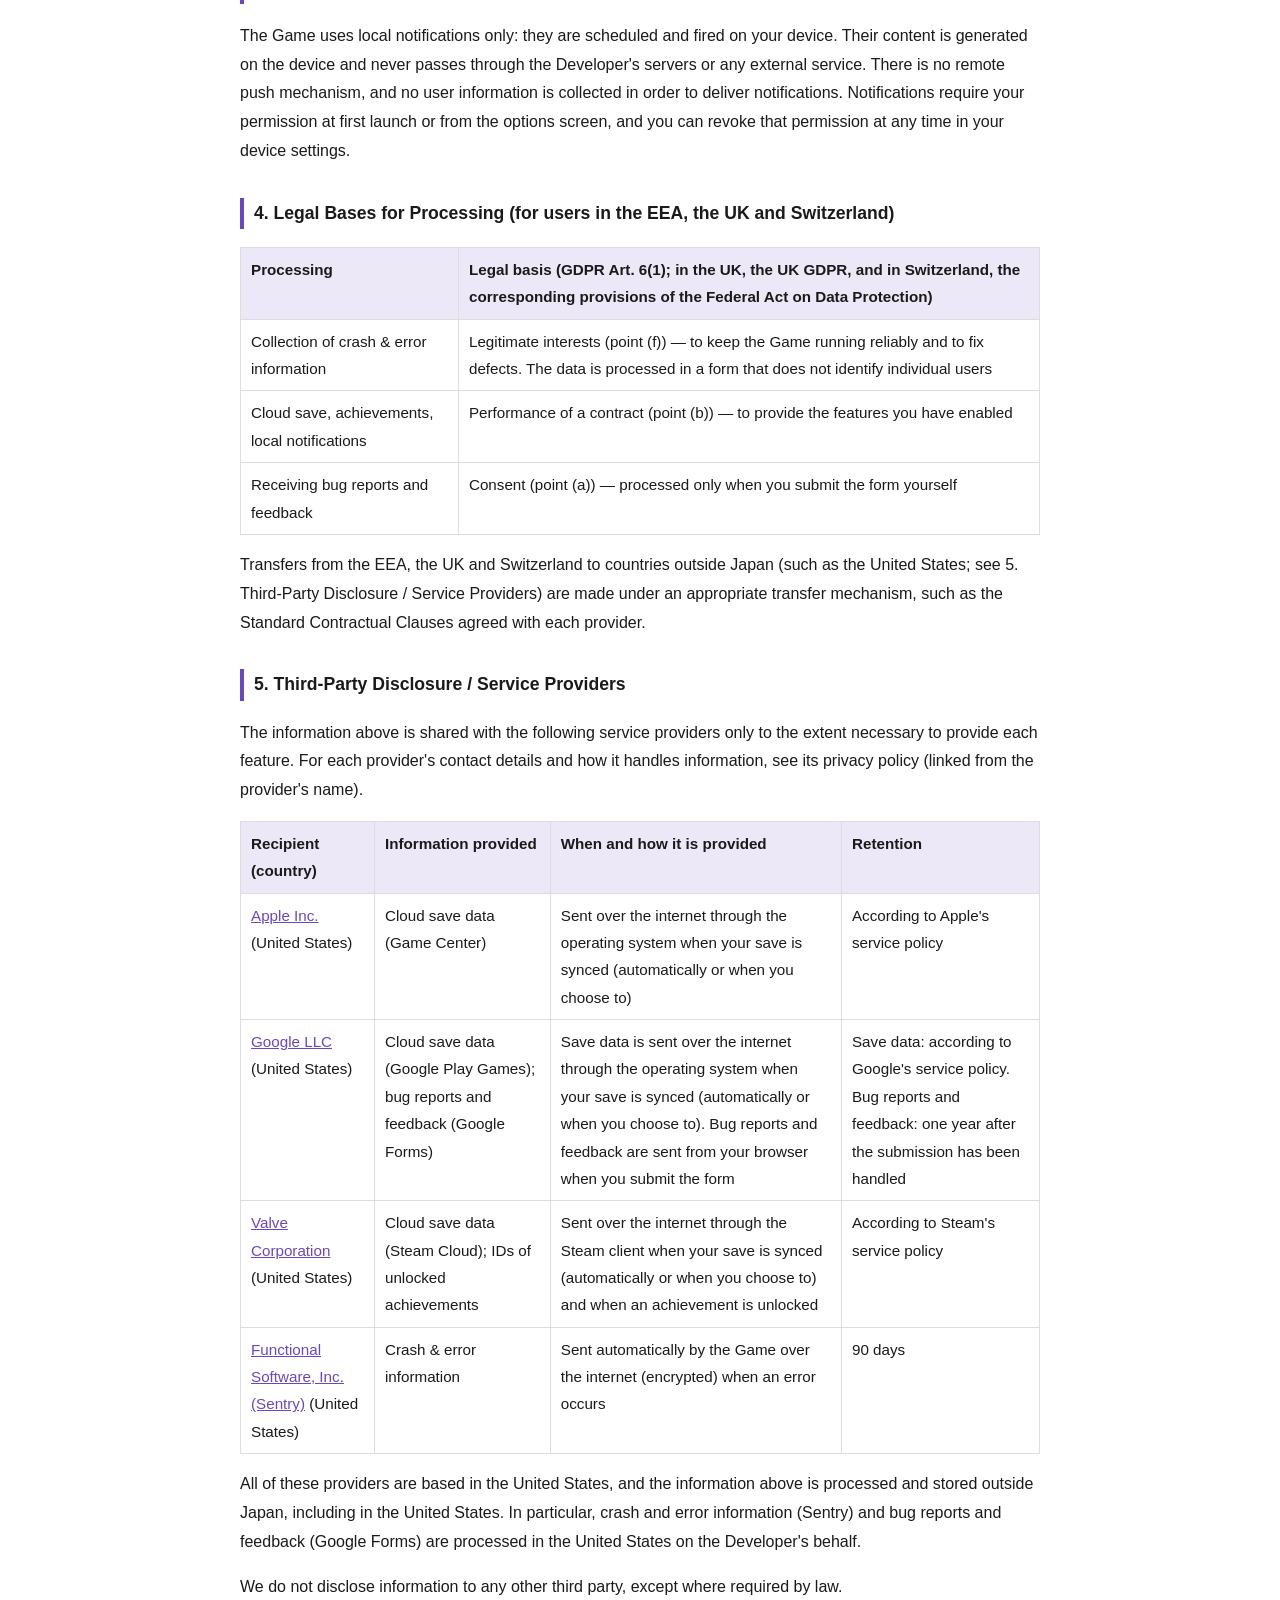
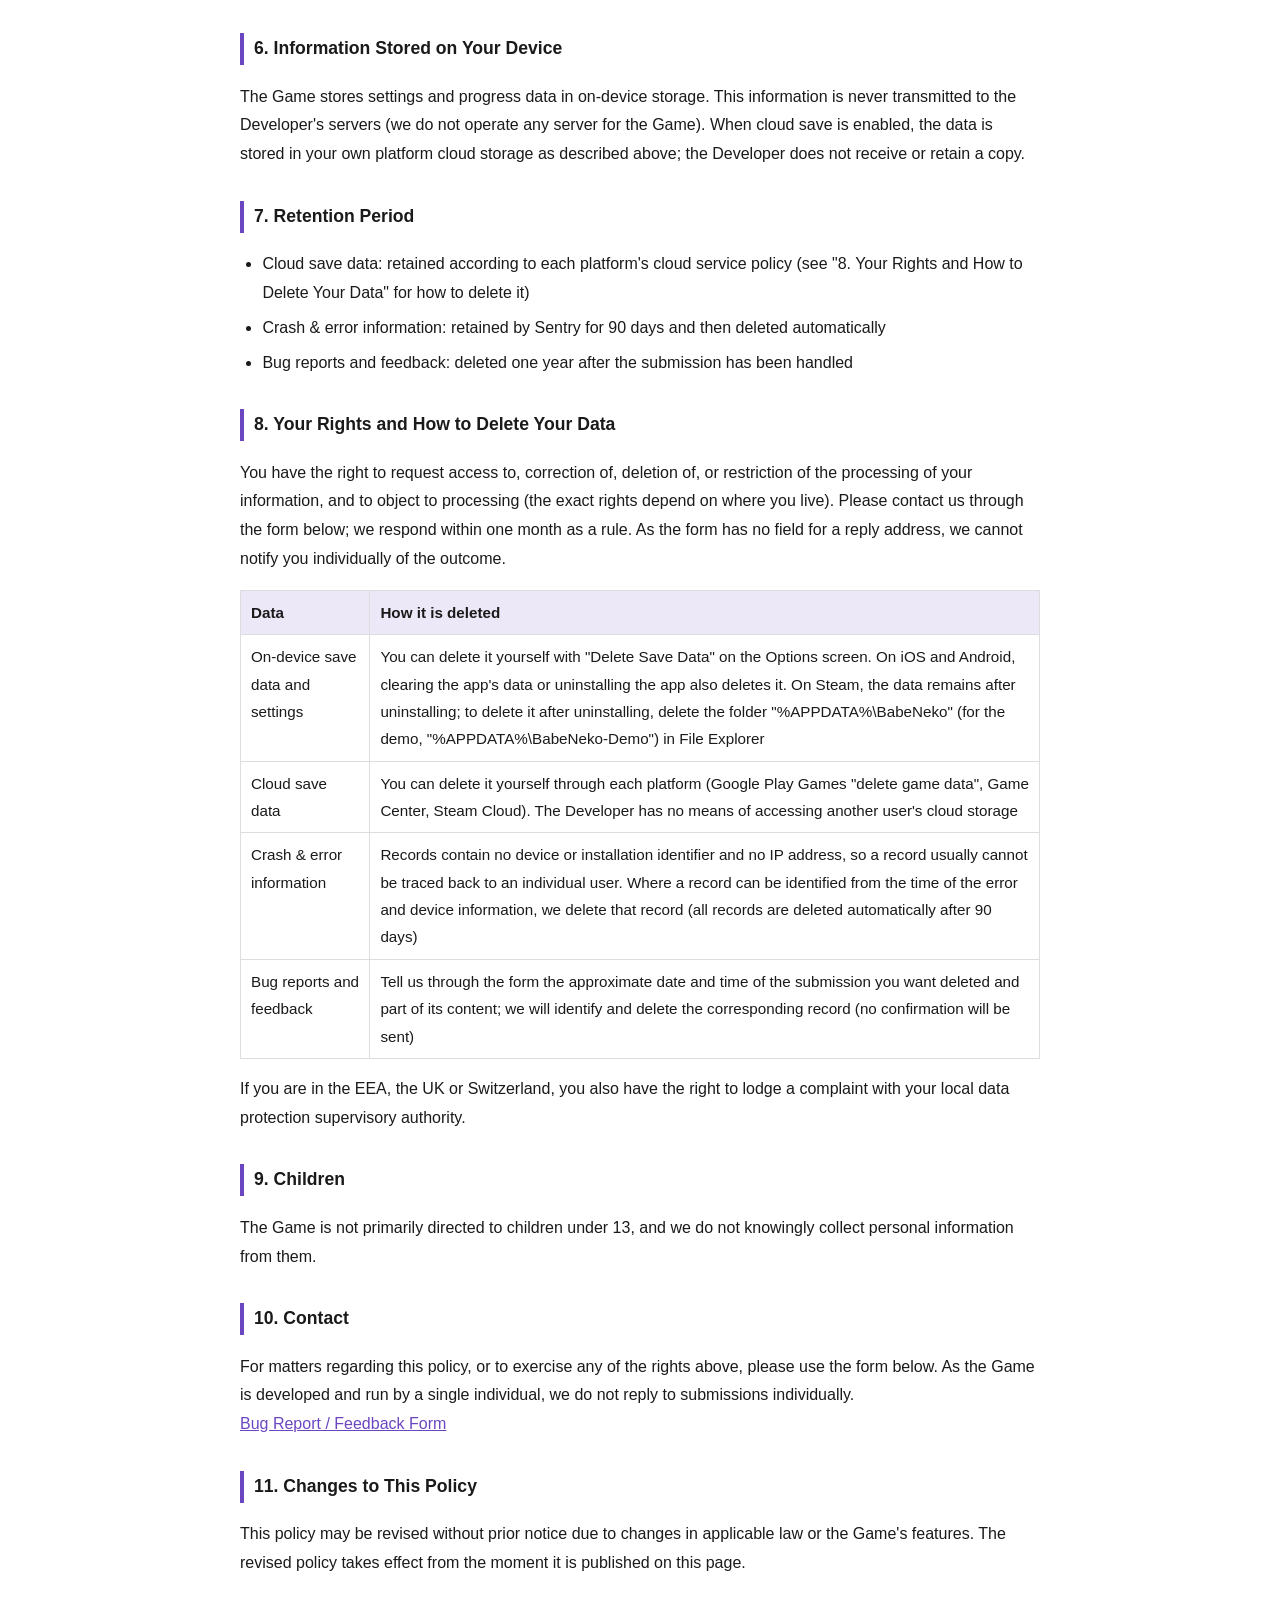
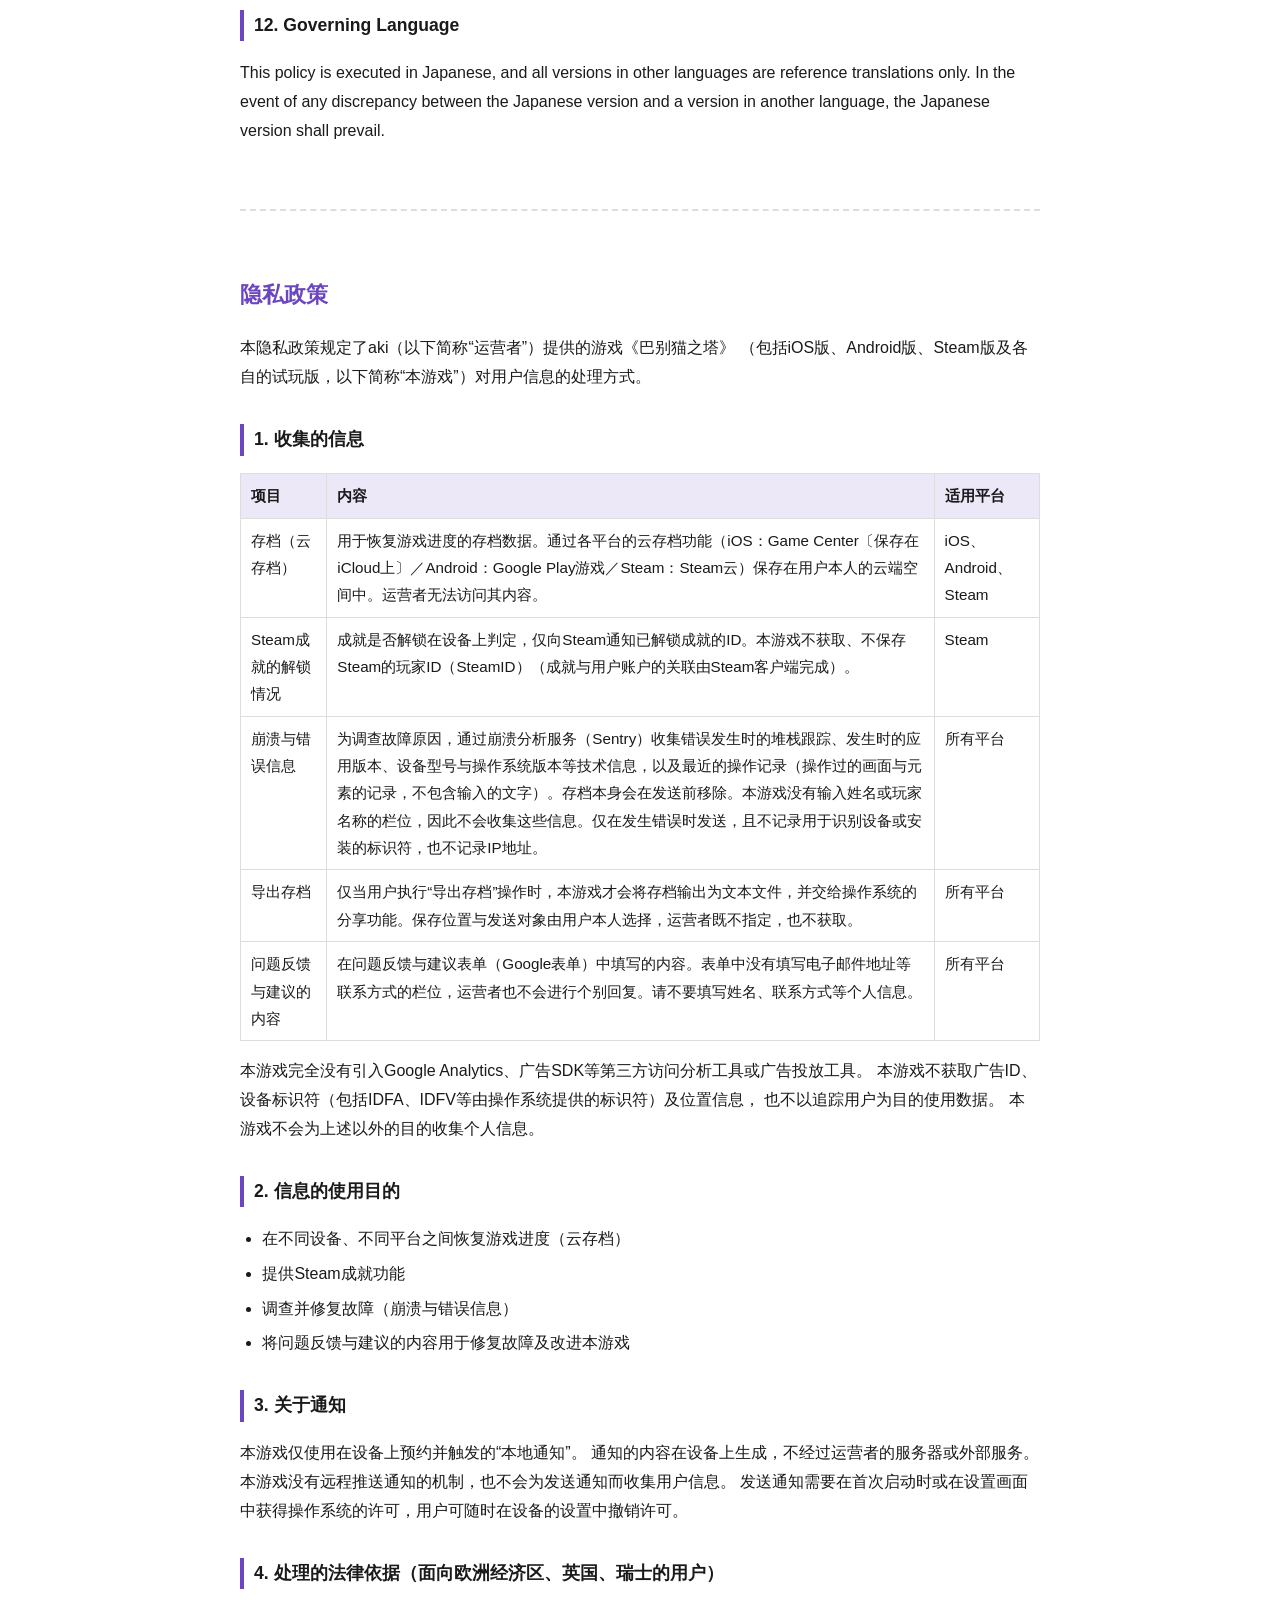
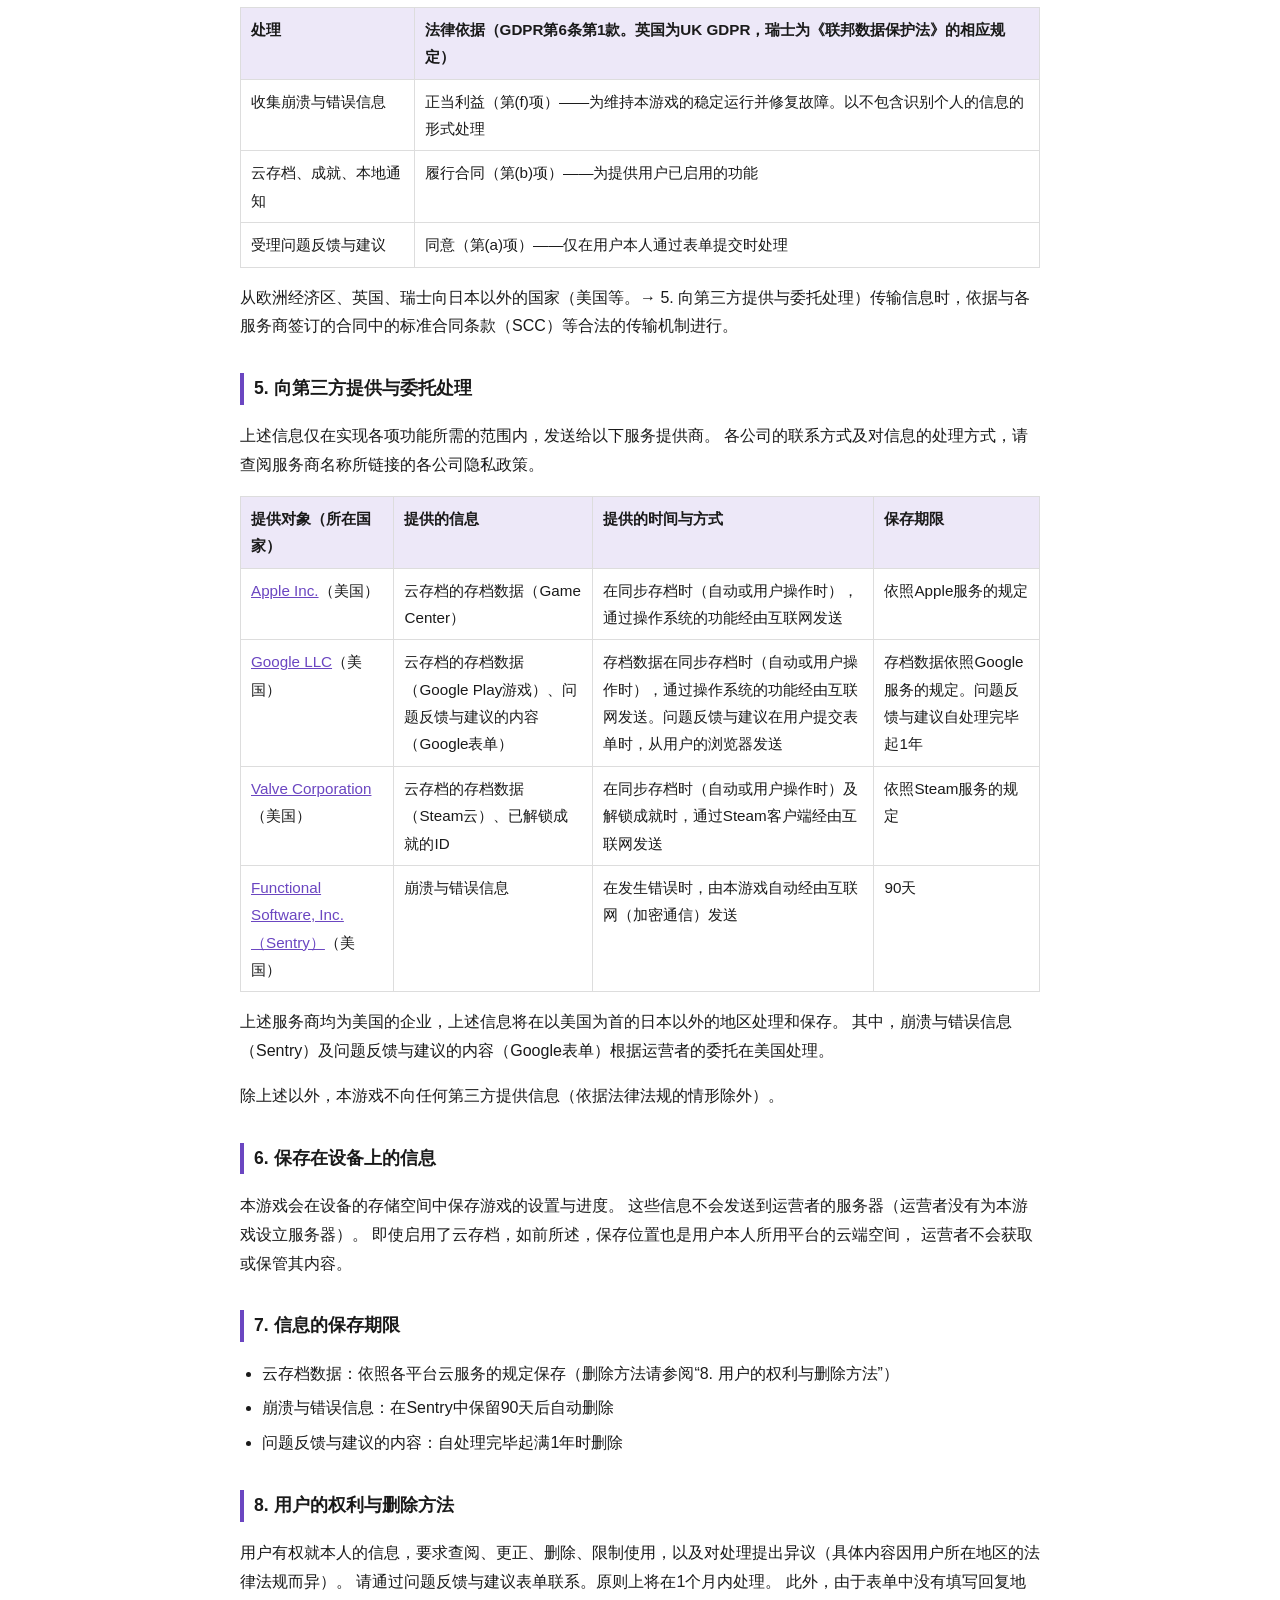
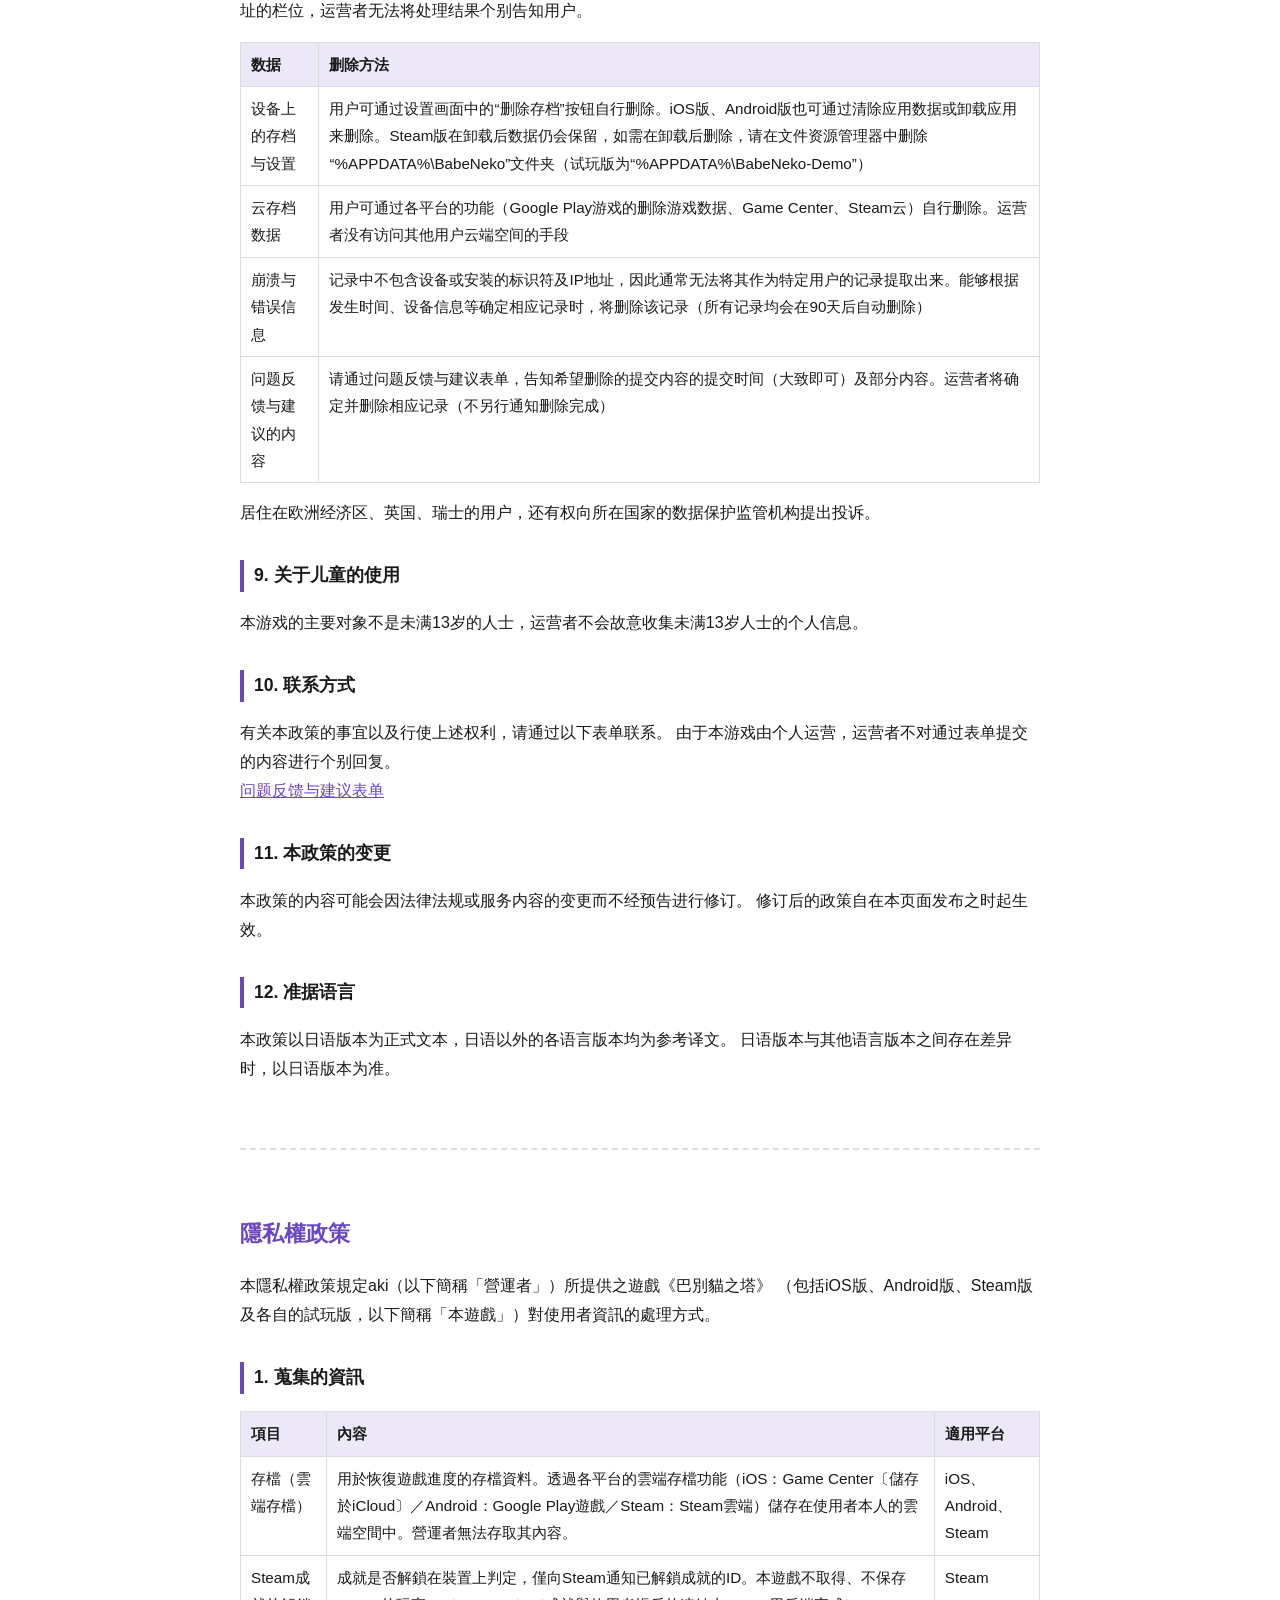
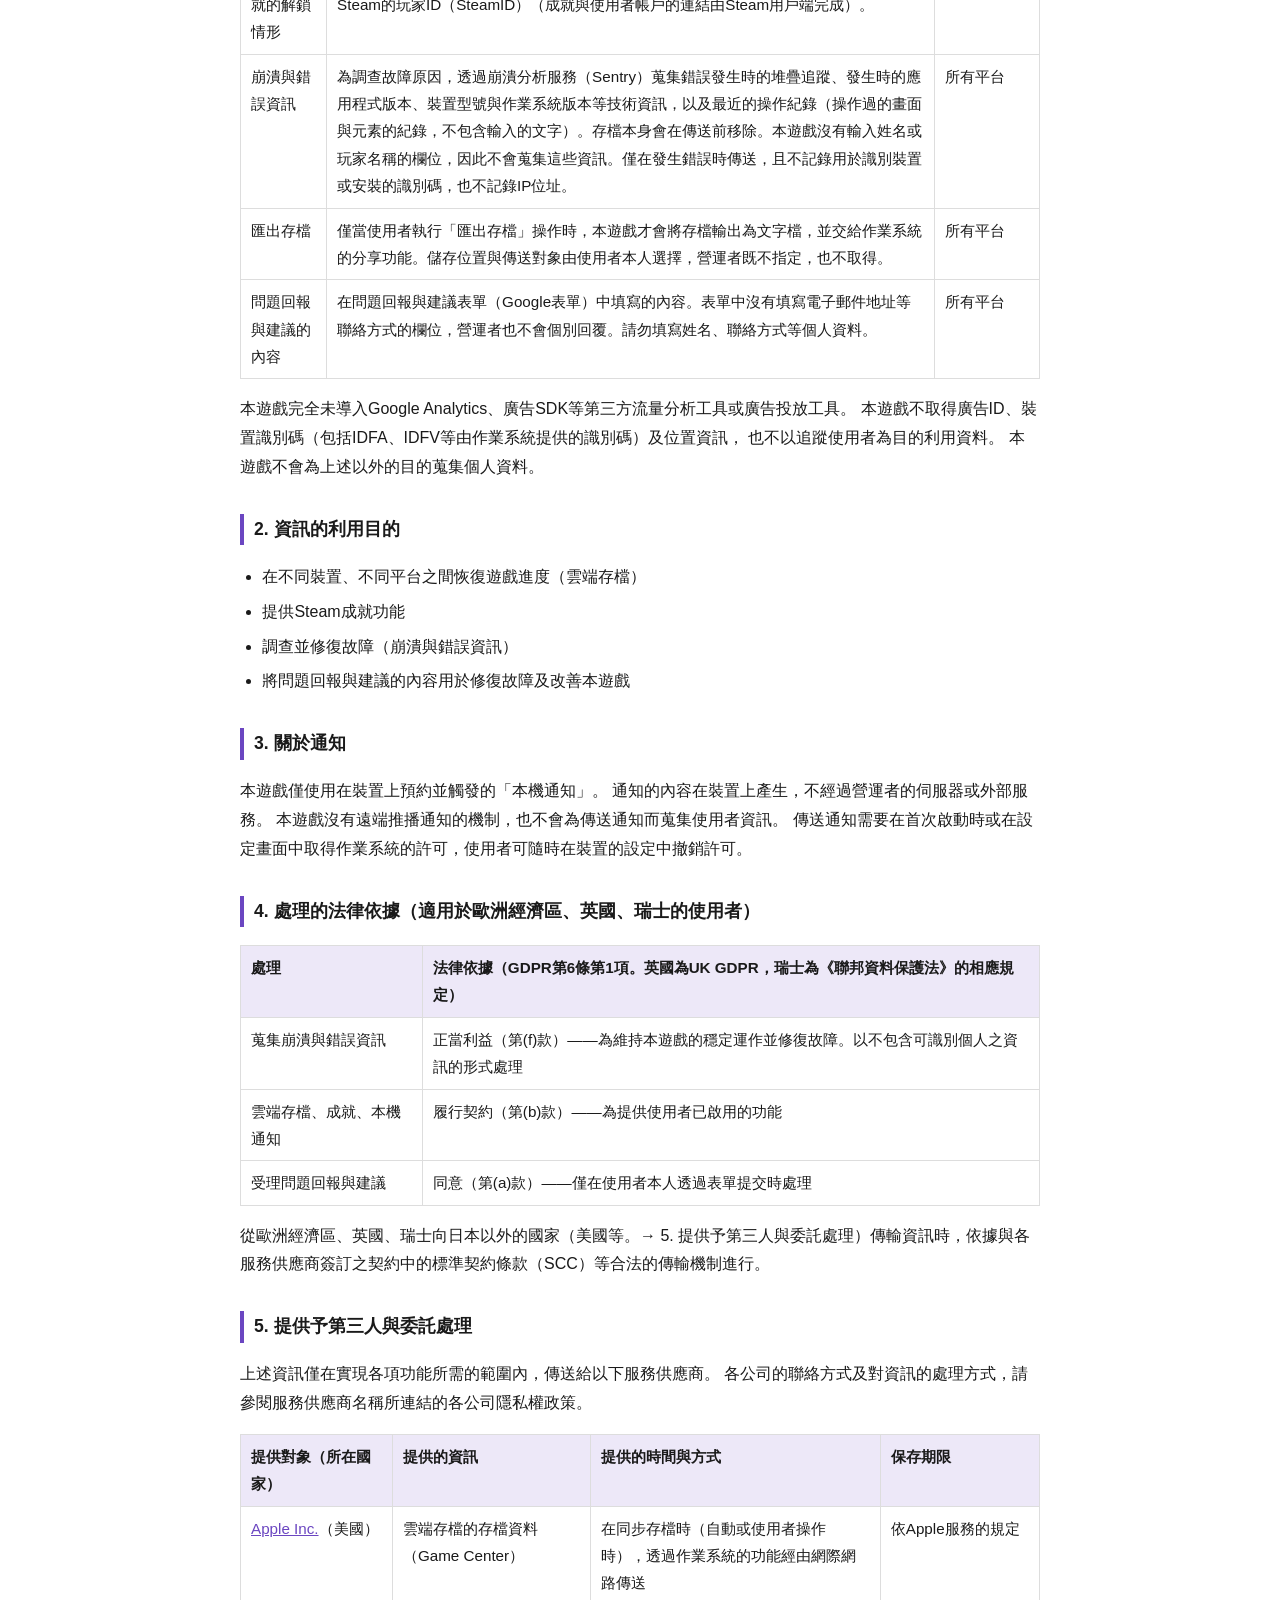
==== commit 0e7828a9: "feat: Expand Traditional Chinese localization and update related documentation - Added Traditional C" ====
--- a/privacy-policy.html
+++ b/privacy-policy.html
@@ -18,6 +18,7 @@
     <a href="#ja">日本語</a>
     <a href="#en">English</a>
     <a href="#zh-Hans" lang="zh-Hans">简体中文</a>
+    <a href="#zh-Hant" lang="zh-Hant">繁體中文</a>
   </div>
 
   <!-- ============================================================ -->
@@ -462,8 +463,8 @@
           <td>所有平台</td>
         </tr>
         <tr>
-          <td>问题反馈与意见的内容</td>
-          <td>在问题反馈与意见表单（Google表单）中填写的内容。表单中没有填写电子邮件地址等联系方式的栏位，运营者也不会进行个别回复。请不要填写姓名、联系方式等个人信息。</td>
+          <td>问题反馈与建议的内容</td>
+          <td>在问题反馈与建议表单（Google表单）中填写的内容。表单中没有填写电子邮件地址等联系方式的栏位，运营者也不会进行个别回复。请不要填写姓名、联系方式等个人信息。</td>
           <td>所有平台</td>
         </tr>
       </tbody>
@@ -481,7 +482,7 @@
       <li>在不同设备、不同平台之间恢复游戏进度（云存档）</li>
       <li>提供Steam成就功能</li>
       <li>调查并修复故障（崩溃与错误信息）</li>
-      <li>将问题反馈与意见的内容用于修复故障及改进本游戏</li>
+      <li>将问题反馈与建议的内容用于修复故障及改进本游戏</li>
     </ul>
 
     <h3>3. 关于通知</h3>
@@ -505,7 +506,7 @@
           <td>履行合同（第(b)项）——为提供用户已启用的功能</td>
         </tr>
         <tr>
-          <td>受理问题反馈与意见</td>
+          <td>受理问题反馈与建议</td>
           <td>同意（第(a)项）——仅在用户本人通过表单提交时处理</td>
         </tr>
       </tbody>
@@ -530,9 +531,9 @@
         </tr>
         <tr>
           <td><a class="link" href="https://policies.google.com/privacy">Google LLC</a>（美国）</td>
-          <td>云存档的存档数据（Google Play游戏）、问题反馈与意见的内容（Google表单）</td>
-          <td>存档数据在同步存档时（自动或用户操作时），通过操作系统的功能经由互联网发送。问题反馈与意见在用户提交表单时，从用户的浏览器发送</td>
-          <td>存档数据依照Google服务的规定。问题反馈与意见自处理完毕起1年</td>
+          <td>云存档的存档数据（Google Play游戏）、问题反馈与建议的内容（Google表单）</td>
+          <td>存档数据在同步存档时（自动或用户操作时），通过操作系统的功能经由互联网发送。问题反馈与建议在用户提交表单时，从用户的浏览器发送</td>
+          <td>存档数据依照Google服务的规定。问题反馈与建议自处理完毕起1年</td>
         </tr>
         <tr>
           <td><a class="link" href="https://store.steampowered.com/privacy_agreement/">Valve Corporation</a>（美国）</td>
@@ -550,7 +551,7 @@
     </table>
     <p>
       上述服务商均为美国的企业，上述信息将在以美国为首的日本以外的地区处理和保存。
-      其中，崩溃与错误信息（Sentry）及问题反馈与意见的内容（Google表单）根据运营者的委托在美国处理。
+      其中，崩溃与错误信息（Sentry）及问题反馈与建议的内容（Google表单）根据运营者的委托在美国处理。
     </p>
     <p>除上述以外，本游戏不向任何第三方提供信息（依据法律法规的情形除外）。</p>
 
@@ -566,13 +567,13 @@
     <ul>
       <li>云存档数据：依照各平台云服务的规定保存（删除方法请参阅“8. 用户的权利与删除方法”）</li>
       <li>崩溃与错误信息：在Sentry中保留90天后自动删除</li>
-      <li>问题反馈与意见的内容：自处理完毕起满1年时删除</li>
+      <li>问题反馈与建议的内容：自处理完毕起满1年时删除</li>
     </ul>
 
     <h3>8. 用户的权利与删除方法</h3>
     <p>
       用户有权就本人的信息，要求查阅、更正、删除、限制使用，以及对处理提出异议（具体内容因用户所在地区的法律法规而异）。
-      请通过问题反馈与意见表单联系。原则上将在1个月内处理。
+      请通过问题反馈与建议表单联系。原则上将在1个月内处理。
       此外，由于表单中没有填写回复地址的栏位，运营者无法将处理结果个别告知用户。
     </p>
     <table>
@@ -591,8 +592,8 @@
           <td>记录中不包含设备或安装的标识符及IP地址，因此通常无法将其作为特定用户的记录提取出来。能够根据发生时间、设备信息等确定相应记录时，将删除该记录（所有记录均会在90天后自动删除）</td>
         </tr>
         <tr>
-          <td>问题反馈与意见的内容</td>
-          <td>请通过问题反馈与意见表单，告知希望删除的提交内容的提交时间（大致即可）及部分内容。运营者将确定并删除相应记录（不另行通知删除完成）</td>
+          <td>问题反馈与建议的内容</td>
+          <td>请通过问题反馈与建议表单，告知希望删除的提交内容的提交时间（大致即可）及部分内容。运营者将确定并删除相应记录（不另行通知删除完成）</td>
         </tr>
       </tbody>
     </table>
@@ -609,7 +610,7 @@
     <p>
       有关本政策的事宜以及行使上述权利，请通过以下表单联系。
       由于本游戏由个人运营，运营者不对通过表单提交的内容进行个别回复。<br>
-      <a class="link" href="https://forms.gle/xiqoQyYzVrwu3zVa7">问题反馈与意见表单</a>
+      <a class="link" href="https://forms.gle/xiqoQyYzVrwu3zVa7">问题反馈与建议表单</a>
     </p>
 
     <h3>11. 本政策的变更</h3>
@@ -622,6 +623,207 @@
     <p>
       本政策以日语版本为正式文本，日语以外的各语言版本均为参考译文。
       日语版本与其他语言版本之间存在差异时，以日语版本为准。
+    </p>
+  </section>
+
+  <hr class="divider">
+
+  <!-- ============================================================ -->
+  <!-- 繁體中文 -->
+  <!-- ============================================================ -->
+  <section class="doc" id="zh-Hant" lang="zh-Hant">
+    <h2 class="doc-title">隱私權政策</h2>
+
+    <p>
+      本隱私權政策規定aki（以下簡稱「營運者」）所提供之遊戲《巴別貓之塔》
+      （包括iOS版、Android版、Steam版及各自的試玩版，以下簡稱「本遊戲」）對使用者資訊的處理方式。
+    </p>
+
+    <h3>1. 蒐集的資訊</h3>
+    <table>
+      <thead><tr><th>項目</th><th>內容</th><th>適用平台</th></tr></thead>
+      <tbody>
+        <tr>
+          <td>存檔（雲端存檔）</td>
+          <td>用於恢復遊戲進度的存檔資料。透過各平台的雲端存檔功能（iOS：Game Center〔儲存於iCloud〕／Android：Google Play遊戲／Steam：Steam雲端）儲存在使用者本人的雲端空間中。營運者無法存取其內容。</td>
+          <td>iOS、Android、Steam</td>
+        </tr>
+        <tr>
+          <td>Steam成就的解鎖情形</td>
+          <td>成就是否解鎖在裝置上判定，僅向Steam通知已解鎖成就的ID。本遊戲不取得、不保存Steam的玩家ID（SteamID）（成就與使用者帳戶的連結由Steam用戶端完成）。</td>
+          <td>Steam</td>
+        </tr>
+        <tr>
+          <td>崩潰與錯誤資訊</td>
+          <td>為調查故障原因，透過崩潰分析服務（Sentry）蒐集錯誤發生時的堆疊追蹤、發生時的應用程式版本、裝置型號與作業系統版本等技術資訊，以及最近的操作紀錄（操作過的畫面與元素的紀錄，不包含輸入的文字）。存檔本身會在傳送前移除。本遊戲沒有輸入姓名或玩家名稱的欄位，因此不會蒐集這些資訊。僅在發生錯誤時傳送，且不記錄用於識別裝置或安裝的識別碼，也不記錄IP位址。</td>
+          <td>所有平台</td>
+        </tr>
+        <tr>
+          <td>匯出存檔</td>
+          <td>僅當使用者執行「匯出存檔」操作時，本遊戲才會將存檔輸出為文字檔，並交給作業系統的分享功能。儲存位置與傳送對象由使用者本人選擇，營運者既不指定，也不取得。</td>
+          <td>所有平台</td>
+        </tr>
+        <tr>
+          <td>問題回報與建議的內容</td>
+          <td>在問題回報與建議表單（Google表單）中填寫的內容。表單中沒有填寫電子郵件地址等聯絡方式的欄位，營運者也不會個別回覆。請勿填寫姓名、聯絡方式等個人資料。</td>
+          <td>所有平台</td>
+        </tr>
+      </tbody>
+    </table>
+
+    <p>
+      本遊戲完全未導入Google Analytics、廣告SDK等第三方流量分析工具或廣告投放工具。
+      本遊戲不取得廣告ID、裝置識別碼（包括IDFA、IDFV等由作業系統提供的識別碼）及位置資訊，
+      也不以追蹤使用者為目的利用資料。
+      本遊戲不會為上述以外的目的蒐集個人資料。
+    </p>
+
+    <h3>2. 資訊的利用目的</h3>
+    <ul>
+      <li>在不同裝置、不同平台之間恢復遊戲進度（雲端存檔）</li>
+      <li>提供Steam成就功能</li>
+      <li>調查並修復故障（崩潰與錯誤資訊）</li>
+      <li>將問題回報與建議的內容用於修復故障及改善本遊戲</li>
+    </ul>
+
+    <h3>3. 關於通知</h3>
+    <p>
+      本遊戲僅使用在裝置上預約並觸發的「本機通知」。
+      通知的內容在裝置上產生，不經過營運者的伺服器或外部服務。
+      本遊戲沒有遠端推播通知的機制，也不會為傳送通知而蒐集使用者資訊。
+      傳送通知需要在首次啟動時或在設定畫面中取得作業系統的許可，使用者可隨時在裝置的設定中撤銷許可。
+    </p>
+
+    <h3>4. 處理的法律依據（適用於歐洲經濟區、英國、瑞士的使用者）</h3>
+    <table>
+      <thead><tr><th>處理</th><th>法律依據（GDPR第6條第1項。英國為UK GDPR，瑞士為《聯邦資料保護法》的相應規定）</th></tr></thead>
+      <tbody>
+        <tr>
+          <td>蒐集崩潰與錯誤資訊</td>
+          <td>正當利益（第(f)款）——為維持本遊戲的穩定運作並修復故障。以不包含可識別個人之資訊的形式處理</td>
+        </tr>
+        <tr>
+          <td>雲端存檔、成就、本機通知</td>
+          <td>履行契約（第(b)款）——為提供使用者已啟用的功能</td>
+        </tr>
+        <tr>
+          <td>受理問題回報與建議</td>
+          <td>同意（第(a)款）——僅在使用者本人透過表單提交時處理</td>
+        </tr>
+      </tbody>
+    </table>
+    <p>
+      從歐洲經濟區、英國、瑞士向日本以外的國家（美國等。→ 5. 提供予第三人與委託處理）傳輸資訊時，依據與各服務供應商簽訂之契約中的標準契約條款（SCC）等合法的傳輸機制進行。
+    </p>
+
+    <h3>5. 提供予第三人與委託處理</h3>
+    <p>
+      上述資訊僅在實現各項功能所需的範圍內，傳送給以下服務供應商。
+      各公司的聯絡方式及對資訊的處理方式，請參閱服務供應商名稱所連結的各公司隱私權政策。
+    </p>
+    <table>
+      <thead><tr><th>提供對象（所在國家）</th><th>提供的資訊</th><th>提供的時間與方式</th><th>保存期限</th></tr></thead>
+      <tbody>
+        <tr>
+          <td><a class="link" href="https://www.apple.com/legal/privacy/">Apple Inc.</a>（美國）</td>
+          <td>雲端存檔的存檔資料（Game Center）</td>
+          <td>在同步存檔時（自動或使用者操作時），透過作業系統的功能經由網際網路傳送</td>
+          <td>依Apple服務的規定</td>
+        </tr>
+        <tr>
+          <td><a class="link" href="https://policies.google.com/privacy">Google LLC</a>（美國）</td>
+          <td>雲端存檔的存檔資料（Google Play遊戲）、問題回報與建議的內容（Google表單）</td>
+          <td>存檔資料在同步存檔時（自動或使用者操作時），透過作業系統的功能經由網際網路傳送。問題回報與建議在使用者提交表單時，從使用者的瀏覽器傳送</td>
+          <td>存檔資料依Google服務的規定。問題回報與建議自處理完畢起1年</td>
+        </tr>
+        <tr>
+          <td><a class="link" href="https://store.steampowered.com/privacy_agreement/">Valve Corporation</a>（美國）</td>
+          <td>雲端存檔的存檔資料（Steam雲端）、已解鎖成就的ID</td>
+          <td>在同步存檔時（自動或使用者操作時）及解鎖成就時，透過Steam用戶端經由網際網路傳送</td>
+          <td>依Steam服務的規定</td>
+        </tr>
+        <tr>
+          <td><a class="link" href="https://sentry.io/privacy/">Functional Software, Inc.（Sentry）</a>（美國）</td>
+          <td>崩潰與錯誤資訊</td>
+          <td>在發生錯誤時，由本遊戲自動經由網際網路（加密連線）傳送</td>
+          <td>90天</td>
+        </tr>
+      </tbody>
+    </table>
+    <p>
+      上述服務供應商均為美國企業，上述資訊將在以美國為主的日本境外地區處理及保存。
+      其中，崩潰與錯誤資訊（Sentry）及問題回報與建議的內容（Google表單）係依營運者的委託在美國處理。
+    </p>
+    <p>除上述以外，本遊戲不向任何第三人提供資訊（依法令規定者除外）。</p>
+
+    <h3>6. 儲存在裝置上的資訊</h3>
+    <p>
+      本遊戲會在裝置的儲存空間中保存遊戲的設定與進度。
+      這些資訊不會傳送到營運者的伺服器（營運者並未為本遊戲設置伺服器）。
+      即使啟用了雲端存檔，如前所述，儲存位置也是使用者本人所用平台的雲端空間，
+      營運者不會取得或保管其內容。
+    </p>
+
+    <h3>7. 資訊的保存期限</h3>
+    <ul>
+      <li>雲端存檔資料：依各平台雲端服務的規定保存（刪除方法請參閱「8. 使用者的權利與刪除方法」）</li>
+      <li>崩潰與錯誤資訊：在Sentry中保留90天後自動刪除</li>
+      <li>問題回報與建議的內容：自處理完畢起滿1年時刪除</li>
+    </ul>
+
+    <h3>8. 使用者的權利與刪除方法</h3>
+    <p>
+      使用者有權就本人的資訊，請求查閱、更正、刪除、限制利用，以及對處理提出異議（具體內容依使用者所在地區的法令而異）。
+      請透過問題回報與建議表單聯絡。原則上將在1個月內處理。
+      此外，由於表單中沒有填寫回覆地址的欄位，營運者無法將處理結果個別告知使用者。
+    </p>
+    <table>
+      <thead><tr><th>資料</th><th>刪除方法</th></tr></thead>
+      <tbody>
+        <tr>
+          <td>裝置上的存檔與設定</td>
+          <td>使用者可透過設定畫面中的「刪除存檔」按鈕自行刪除。iOS版、Android版也可透過清除應用程式資料或解除安裝應用程式來刪除。Steam版在解除安裝後資料仍會保留，如需在解除安裝後刪除，請在檔案總管中刪除「%APPDATA%\BabeNeko」資料夾（試玩版為「%APPDATA%\BabeNeko-Demo」）</td>
+        </tr>
+        <tr>
+          <td>雲端存檔資料</td>
+          <td>使用者可透過各平台的功能（Google Play遊戲的刪除遊戲資料、Game Center、Steam雲端）自行刪除。營運者沒有存取其他使用者雲端空間的方法</td>
+        </tr>
+        <tr>
+          <td>崩潰與錯誤資訊</td>
+          <td>紀錄中不包含裝置或安裝的識別碼及IP位址，因此通常無法將其作為特定使用者的紀錄提取出來。能依發生時間、裝置資訊等確定相應紀錄時，將刪除該紀錄（所有紀錄均會在90天後自動刪除）</td>
+        </tr>
+        <tr>
+          <td>問題回報與建議的內容</td>
+          <td>請透過問題回報與建議表單，告知希望刪除之提交內容的提交時間（大致即可）及部分內容。營運者將確定並刪除相應紀錄（不另行通知刪除完成）</td>
+        </tr>
+      </tbody>
+    </table>
+    <p>
+      居住在歐洲經濟區、英國、瑞士的使用者，另有權向所在國家的資料保護主管機關提出申訴。
+    </p>
+
+    <h3>9. 關於兒童的使用</h3>
+    <p>
+      本遊戲的主要對象並非未滿13歲之人，營運者不會故意蒐集未滿13歲之人的個人資料。
+    </p>
+
+    <h3>10. 聯絡方式</h3>
+    <p>
+      有關本政策的事宜以及行使上述權利，請透過以下表單聯絡。
+      由於本遊戲由個人營運，營運者不會個別回覆透過表單提交的內容。<br>
+      <a class="link" href="https://forms.gle/xiqoQyYzVrwu3zVa7">問題回報與建議表單</a>
+    </p>
+
+    <h3>11. 本政策的變更</h3>
+    <p>
+      本政策的內容可能因法令或服務內容的變更而不經預告進行修訂。
+      修訂後的政策自刊登於本頁面之時起生效。
+    </p>
+
+    <h3>12. 準據語言</h3>
+    <p>
+      本政策以日文版本為正式文本，日文以外的各語言版本均為參考譯文。
+      日文版本與其他語言版本之間有歧異時，以日文版本為準。
     </p>
   </section>
 
--- a/style.css
+++ b/style.css
@@ -26,6 +26,10 @@
 /* 簡体字の節は日本語フォントの字形にならないよう、中国大陸向けのフォントを先に置く */
 :lang(zh-Hans) {
   font-family: "PingFang SC", "Microsoft YaHei", "Noto Sans SC", "Noto Sans CJK SC", -apple-system, BlinkMacSystemFont, "Segoe UI", Arial, sans-serif;
+}
+/* 繁体字の節も同じ理由で、台湾向けのフォントを先に置く */
+:lang(zh-Hant) {
+  font-family: "PingFang TC", "Microsoft JhengHei", "Noto Sans TC", "Noto Sans CJK TC", -apple-system, BlinkMacSystemFont, "Segoe UI", Arial, sans-serif;
 }
 .wrap {
   max-width: 840px;
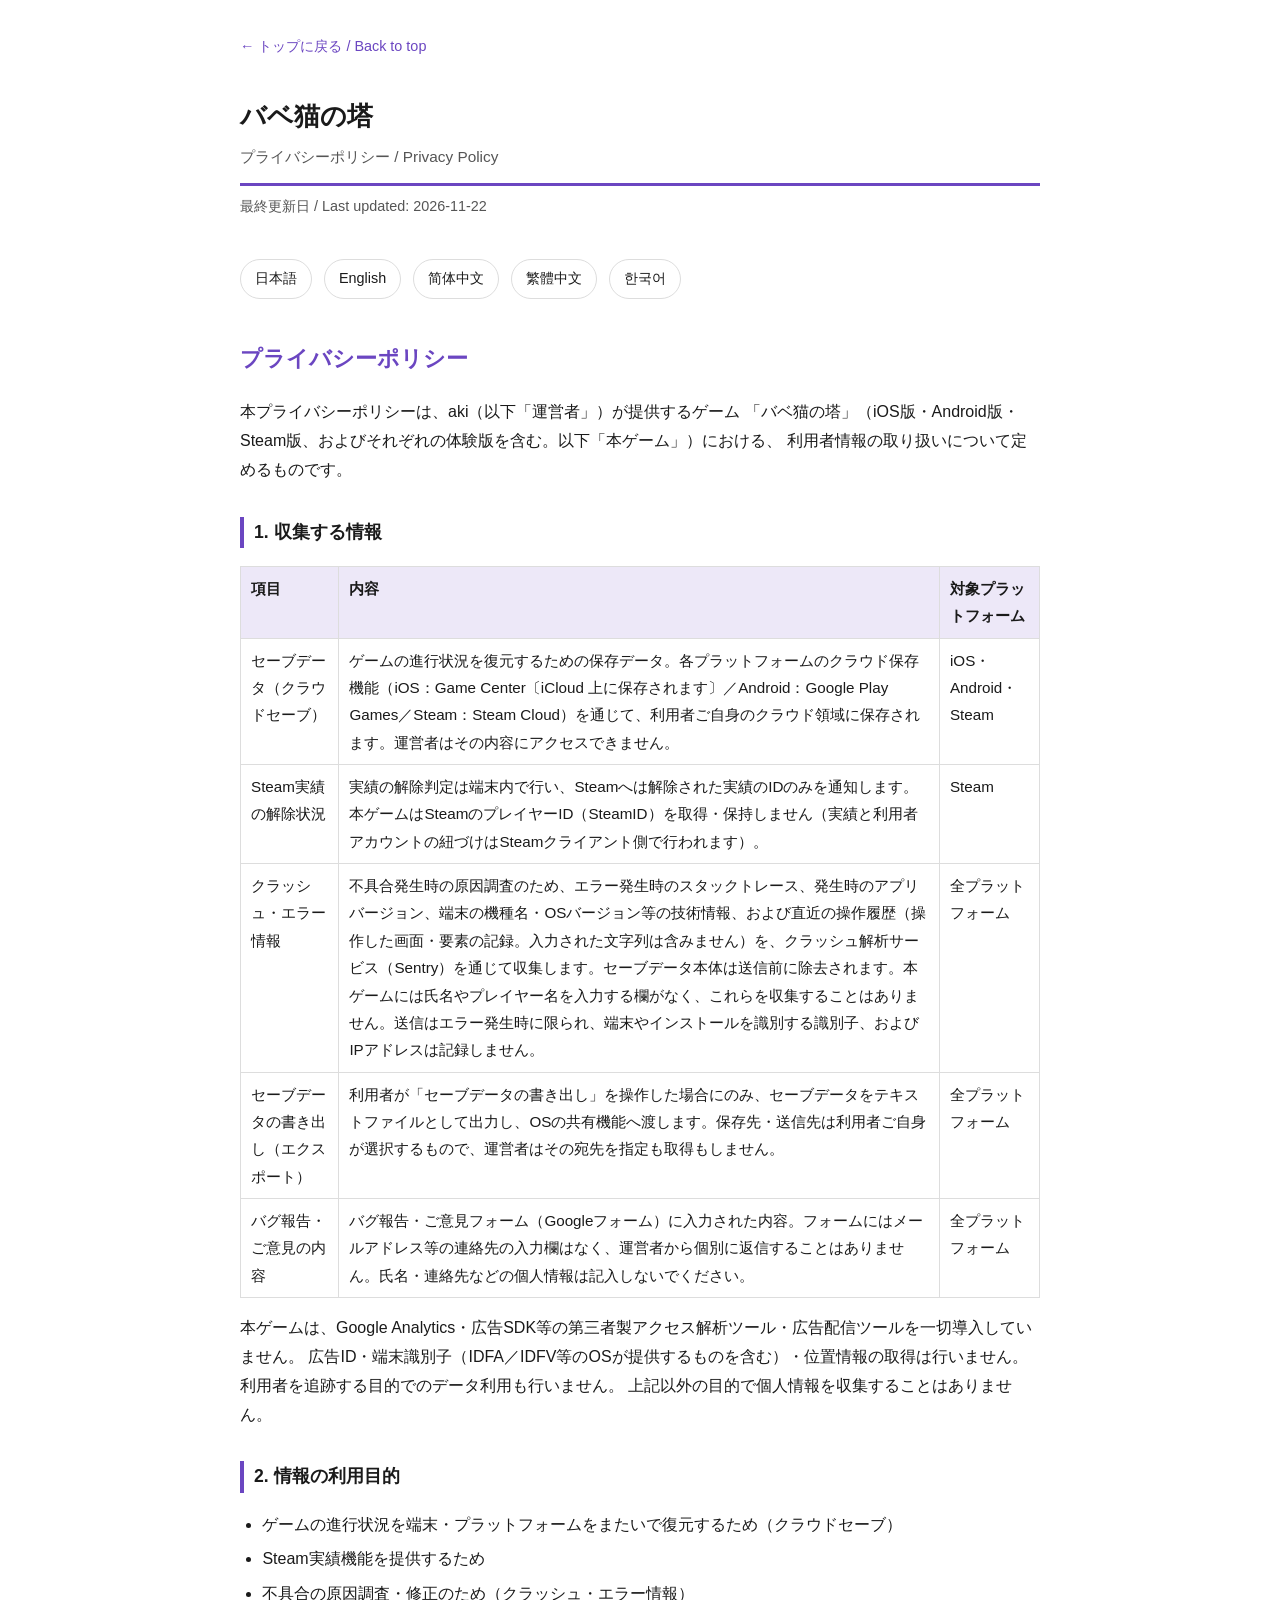
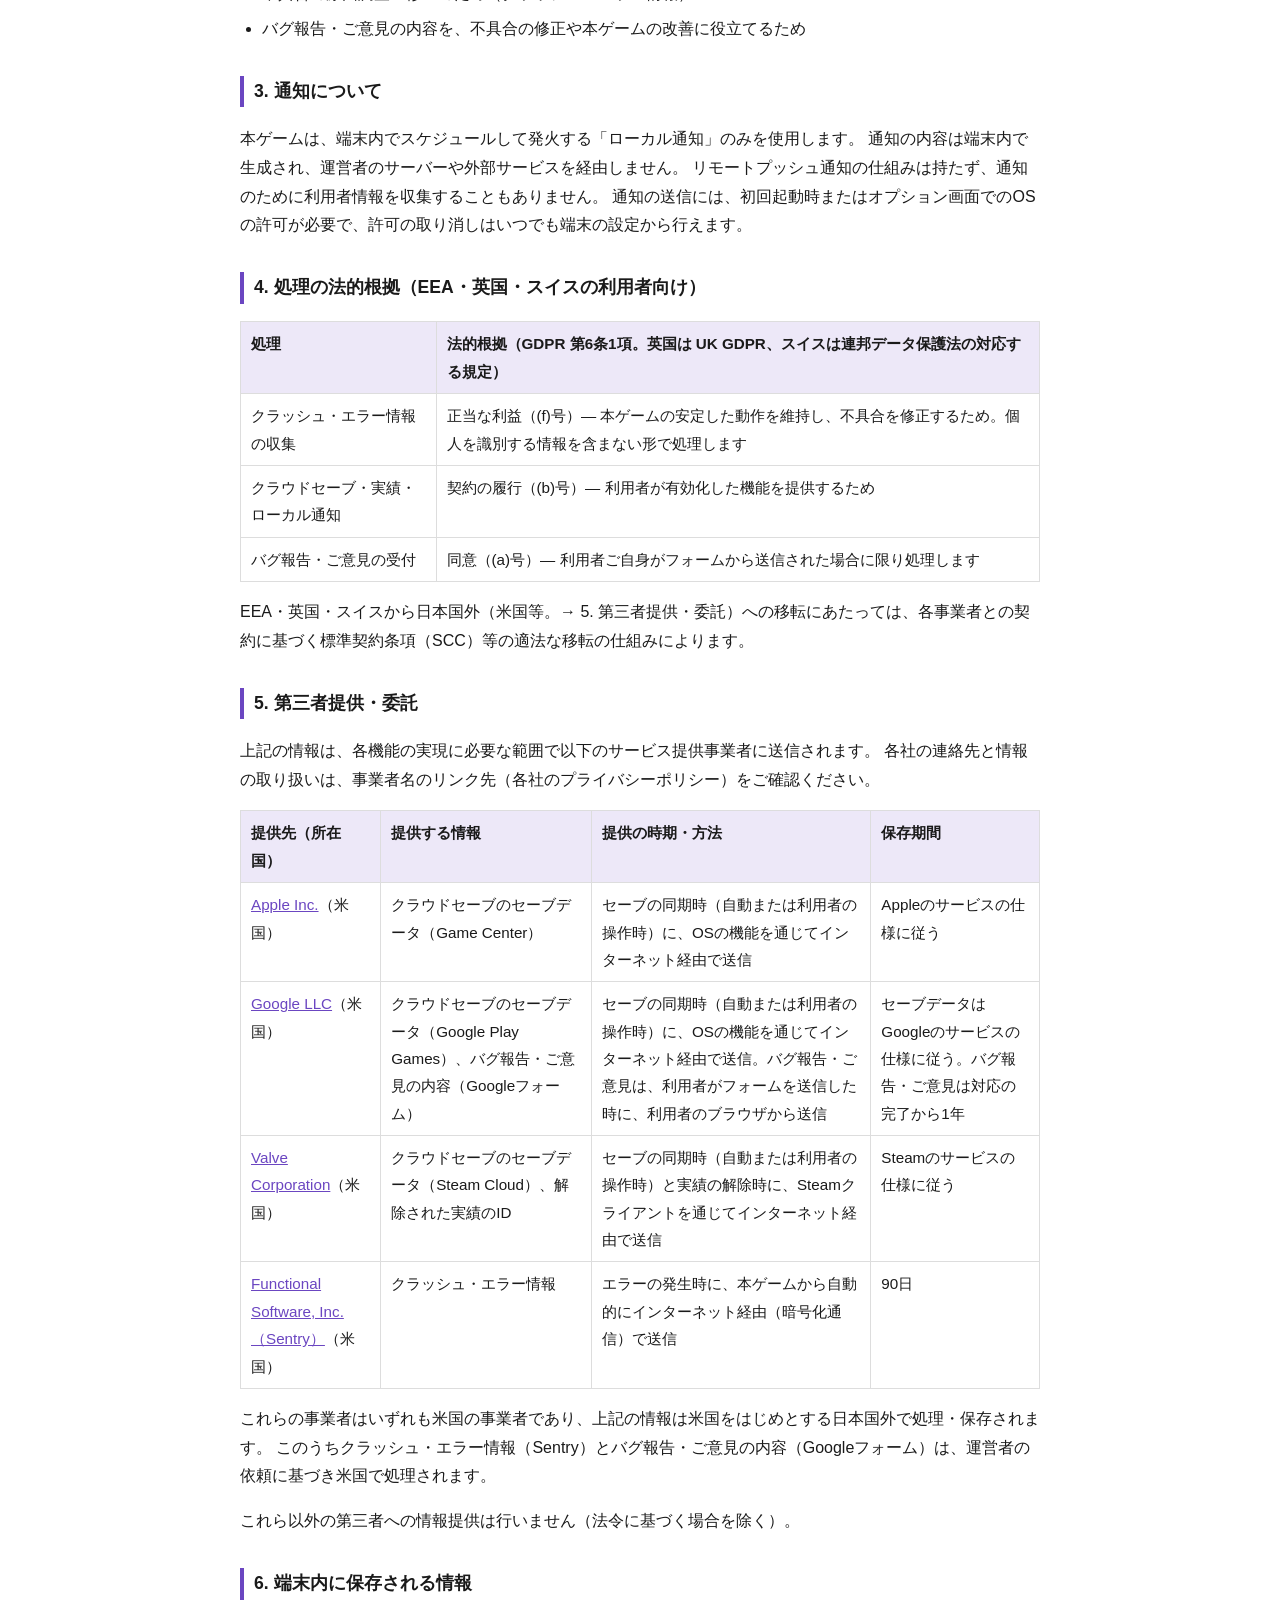
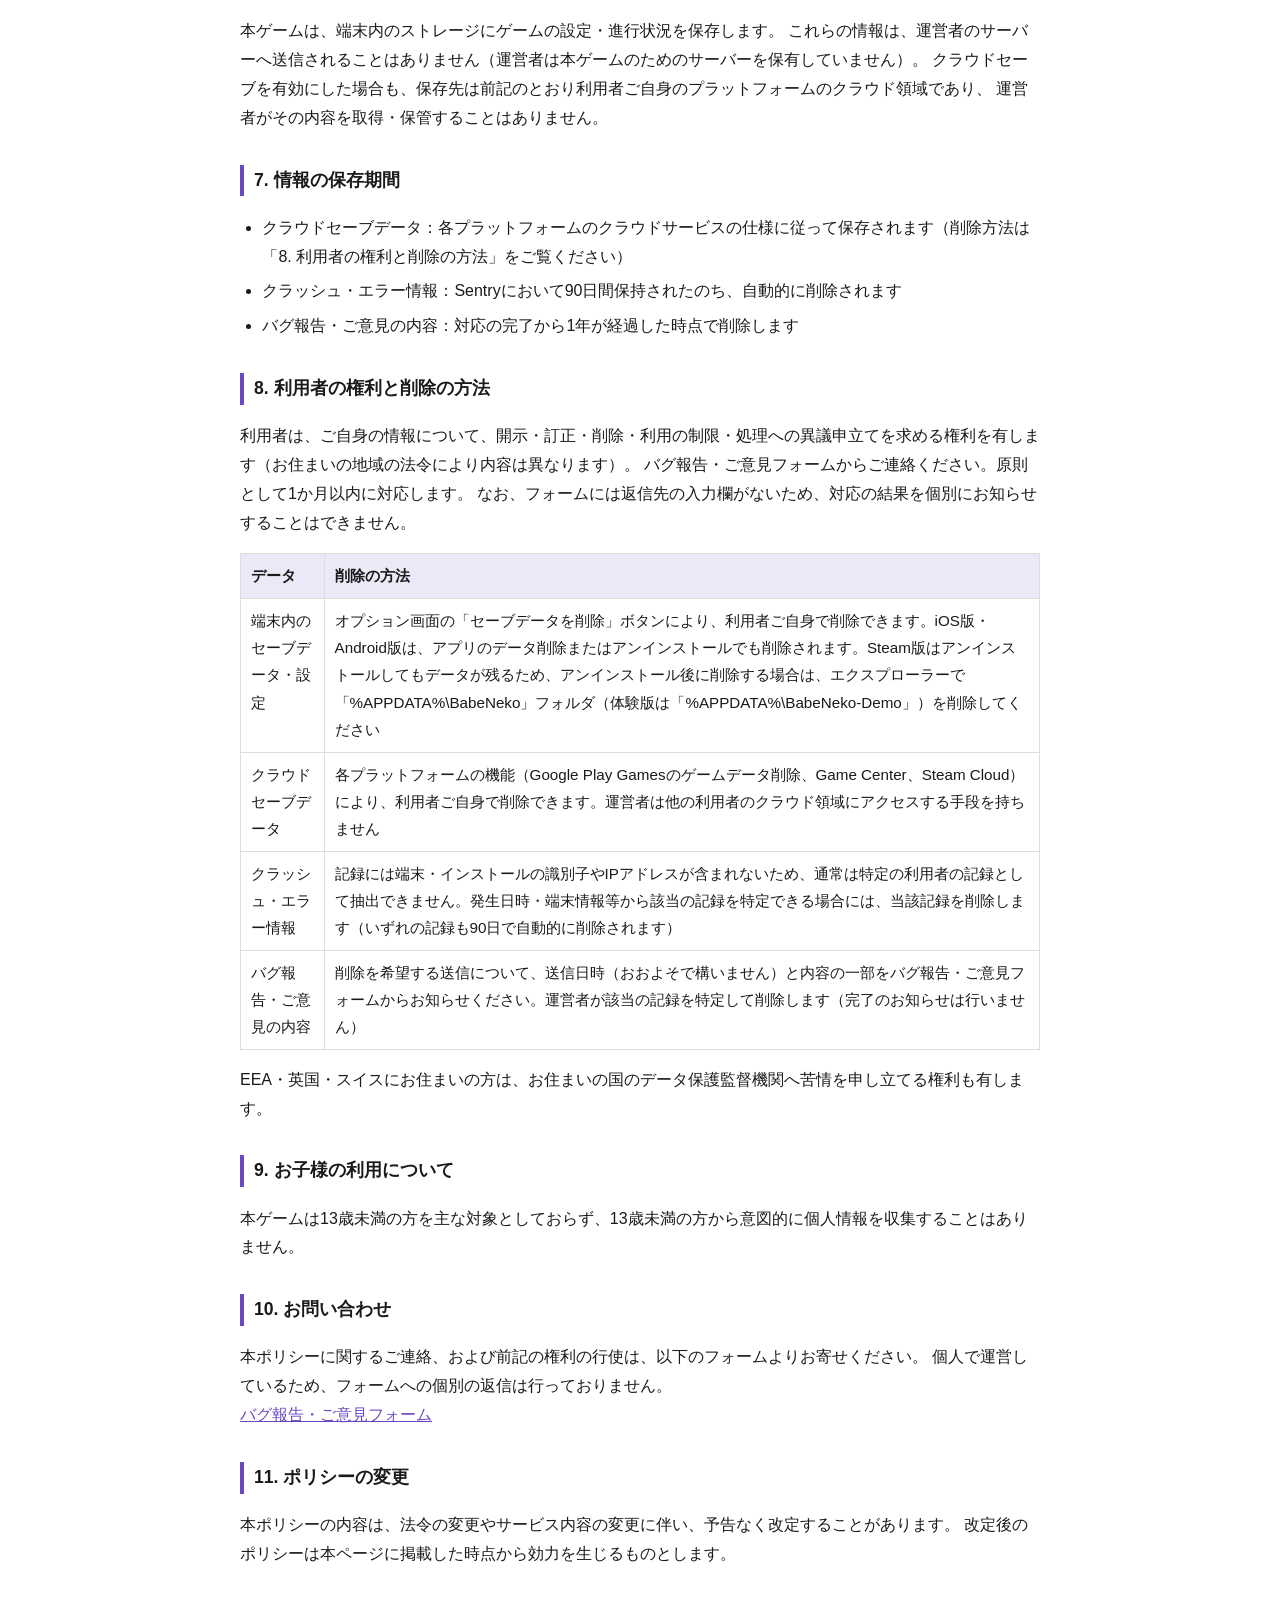
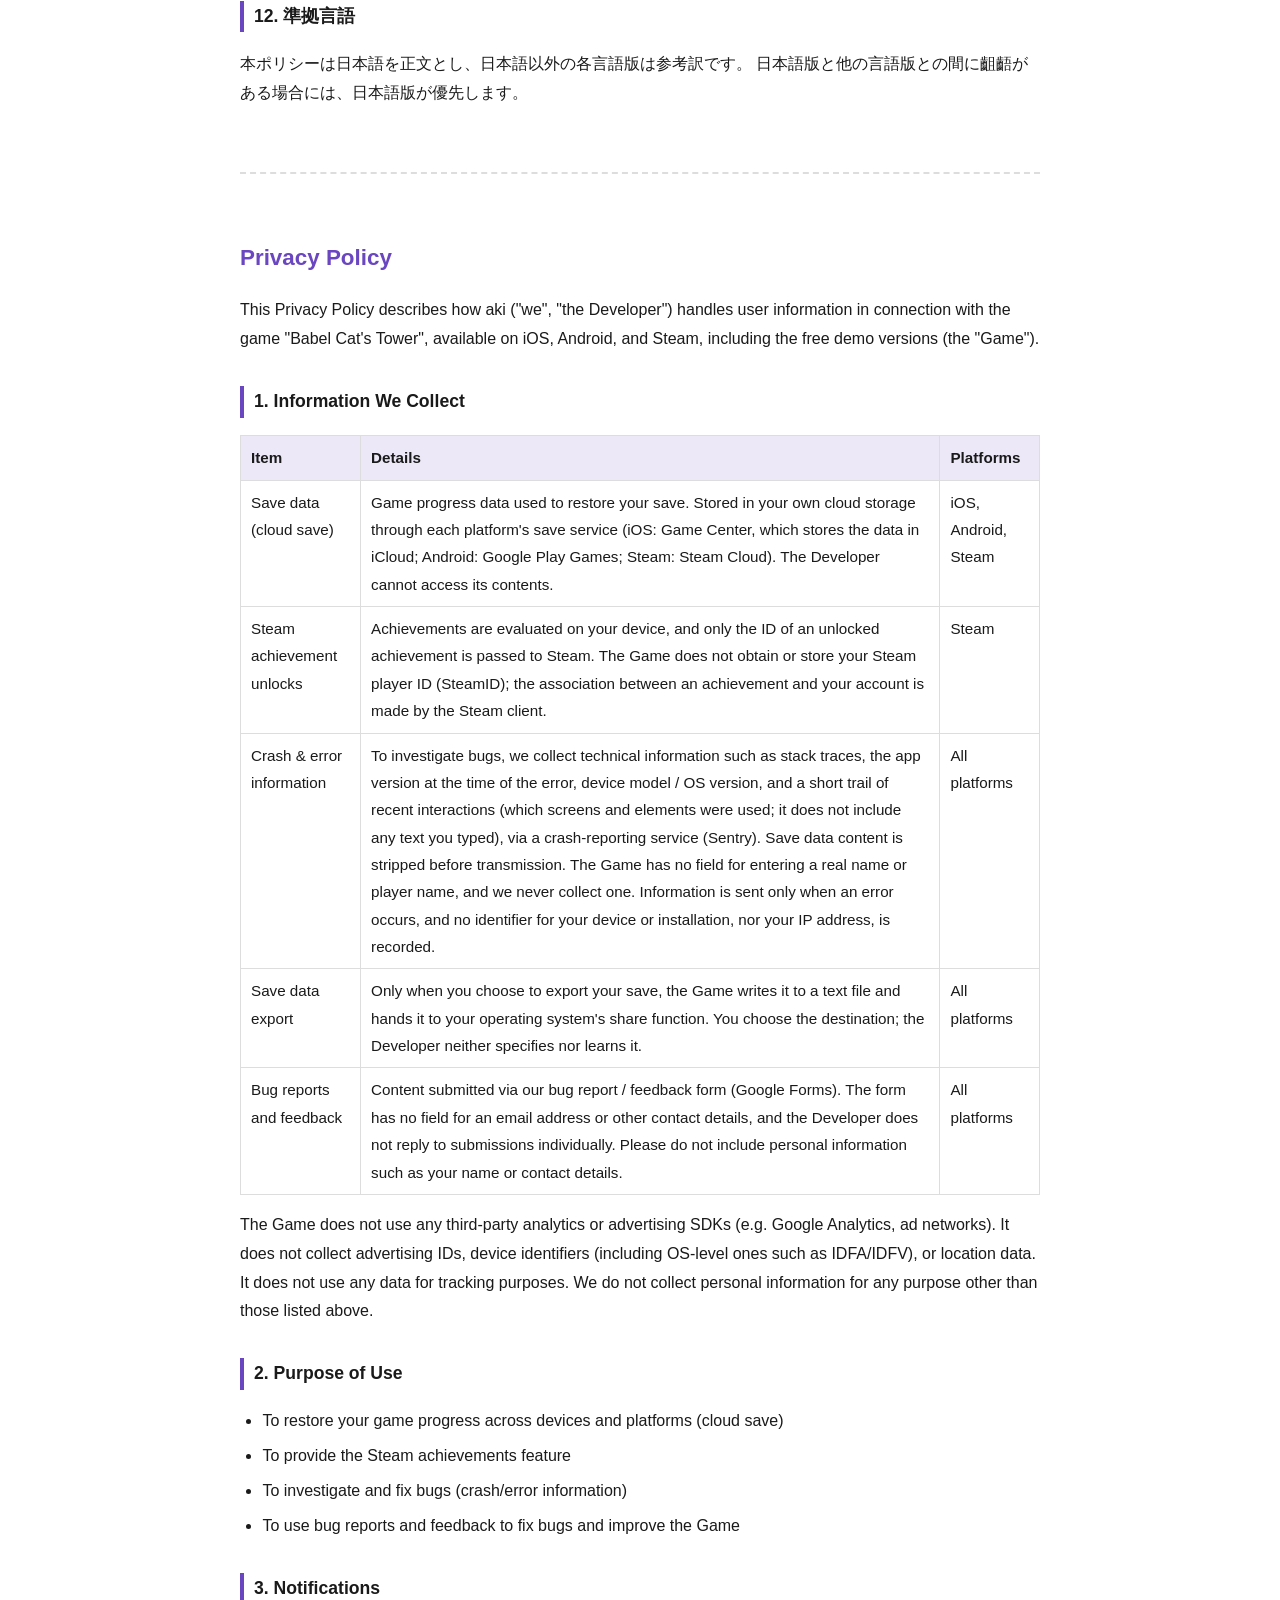
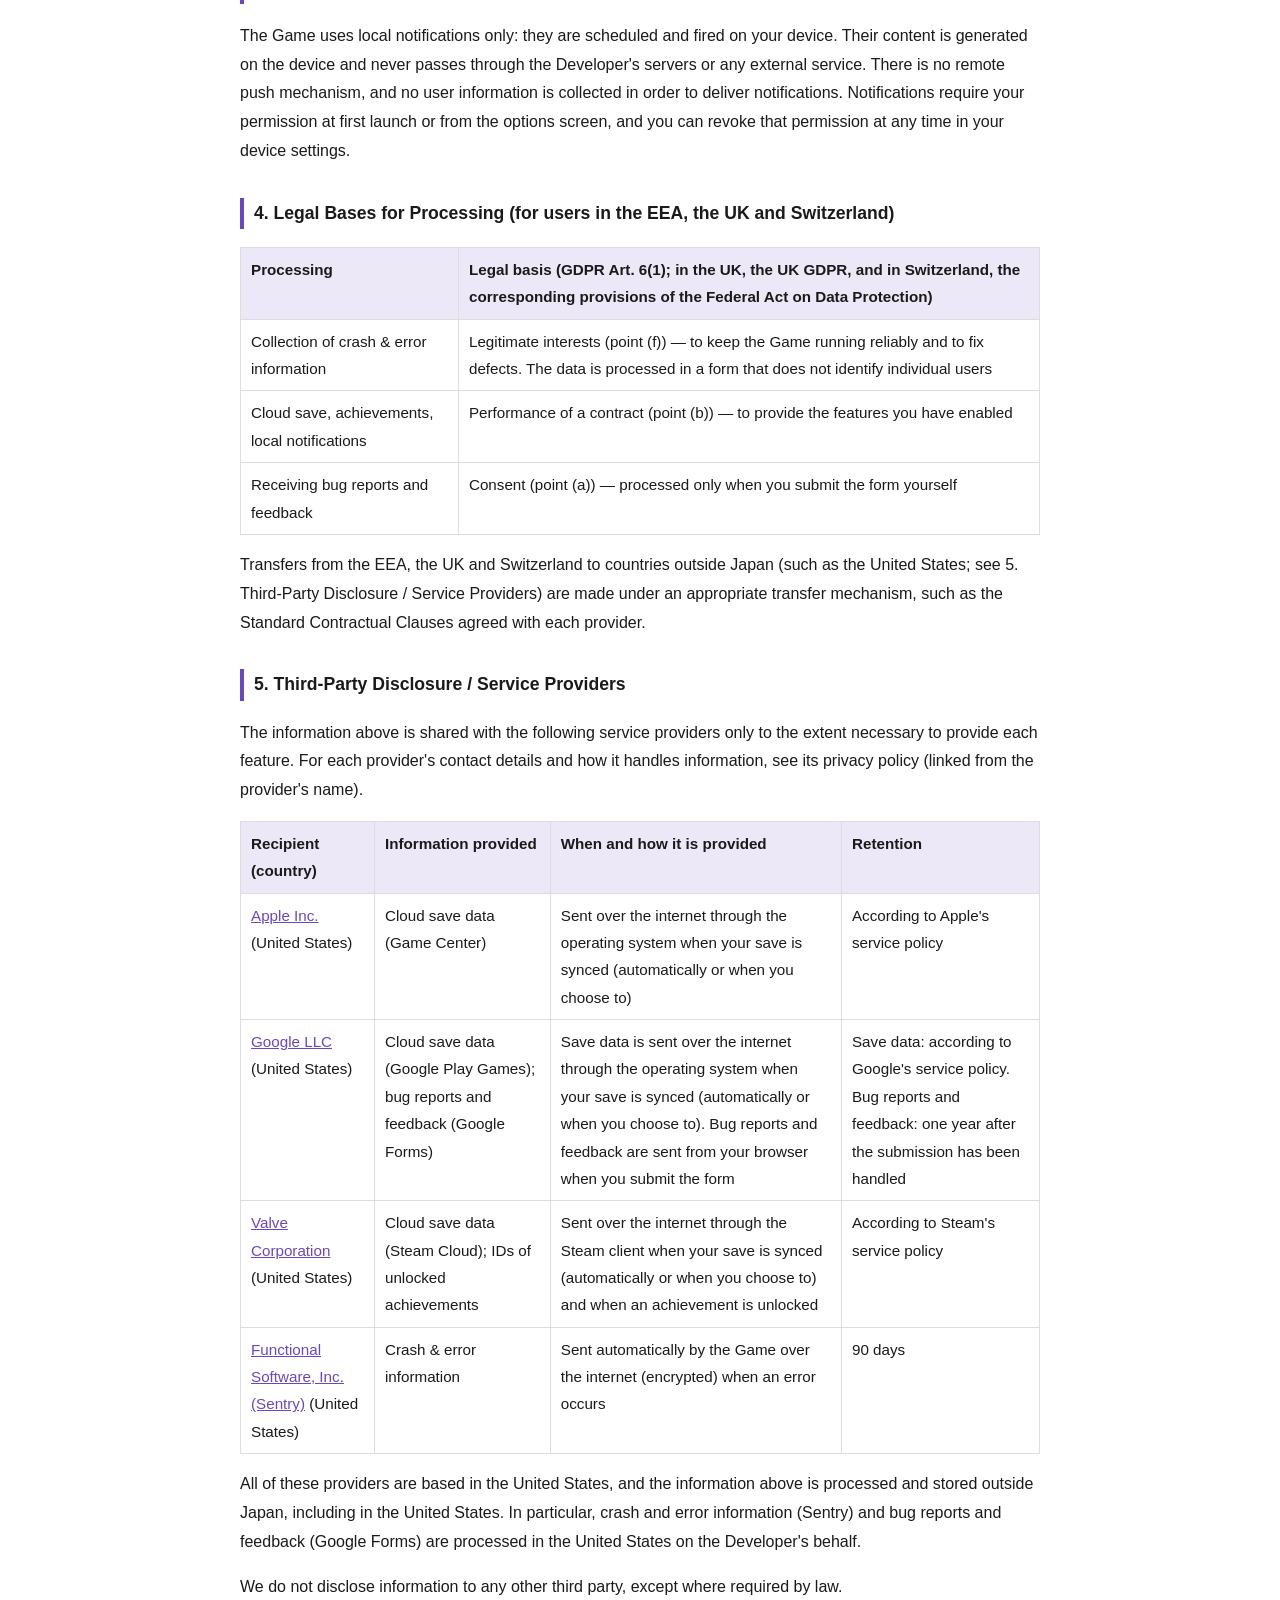
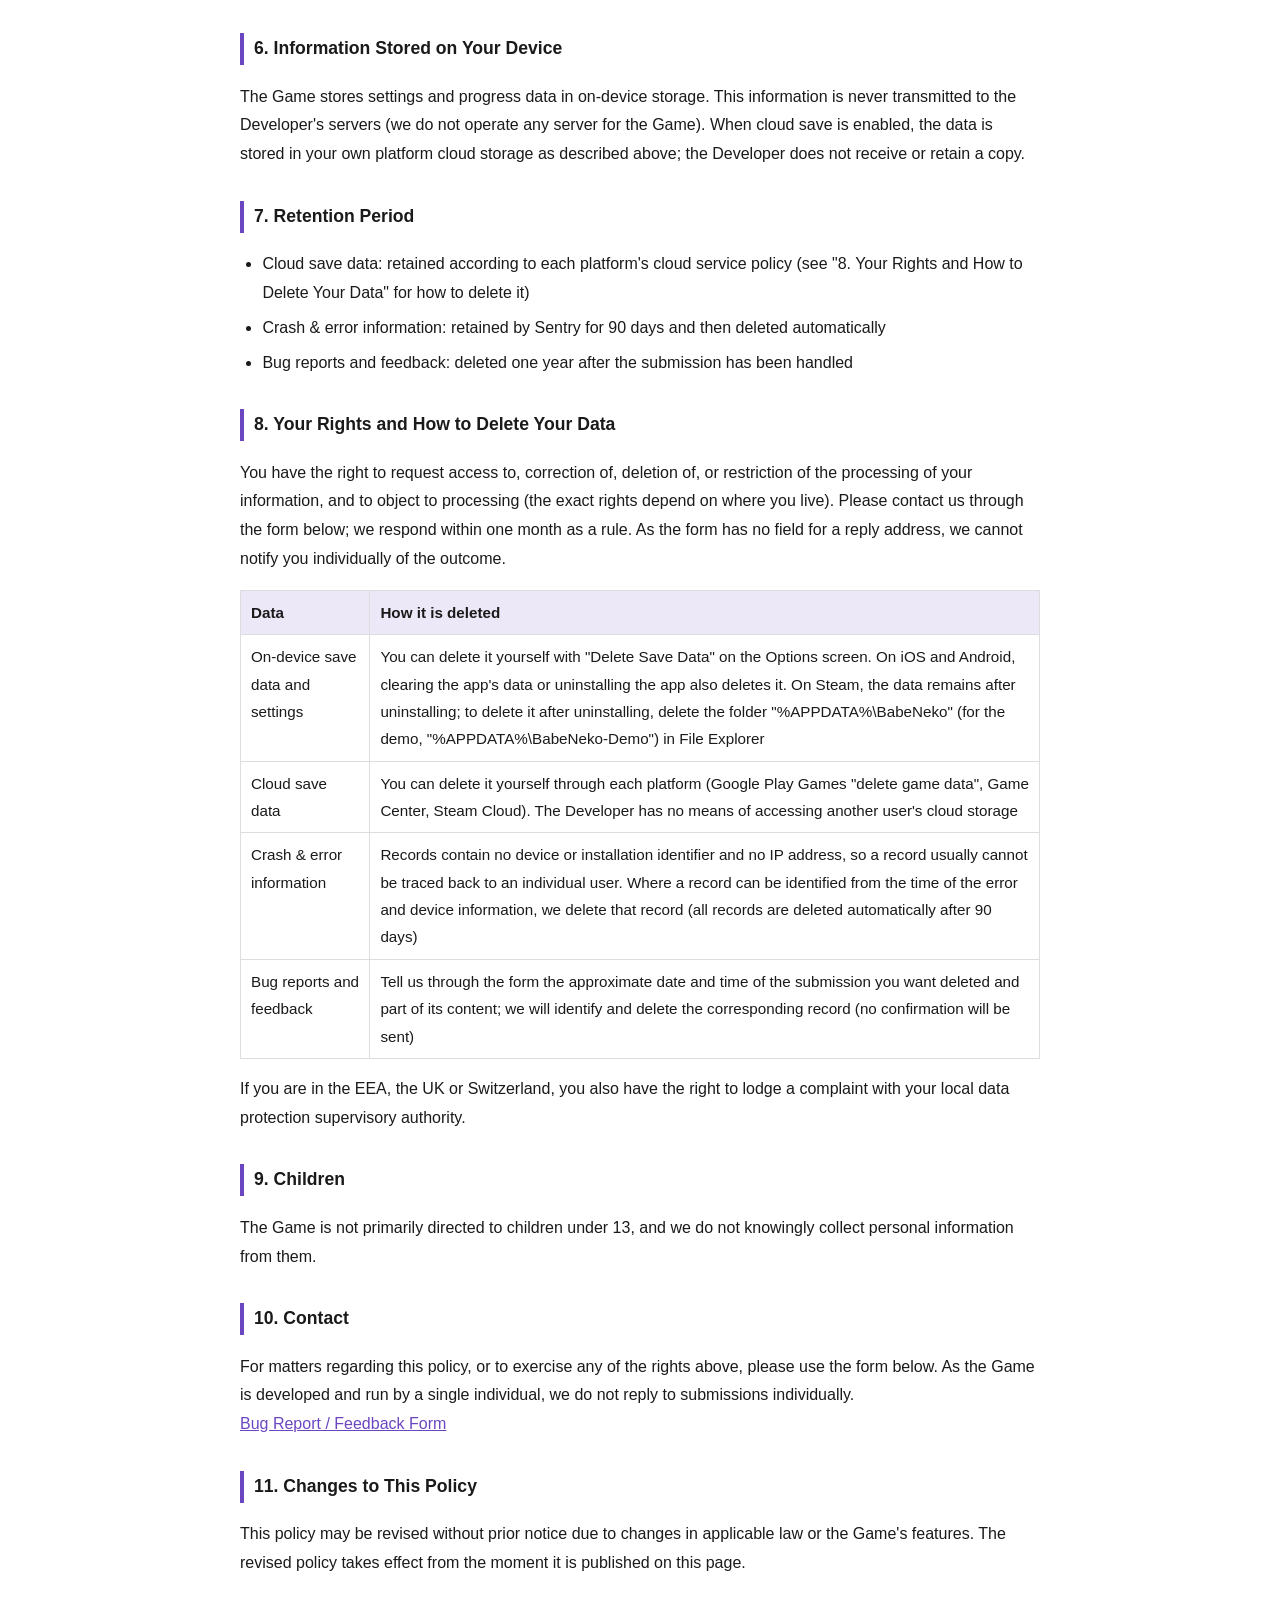
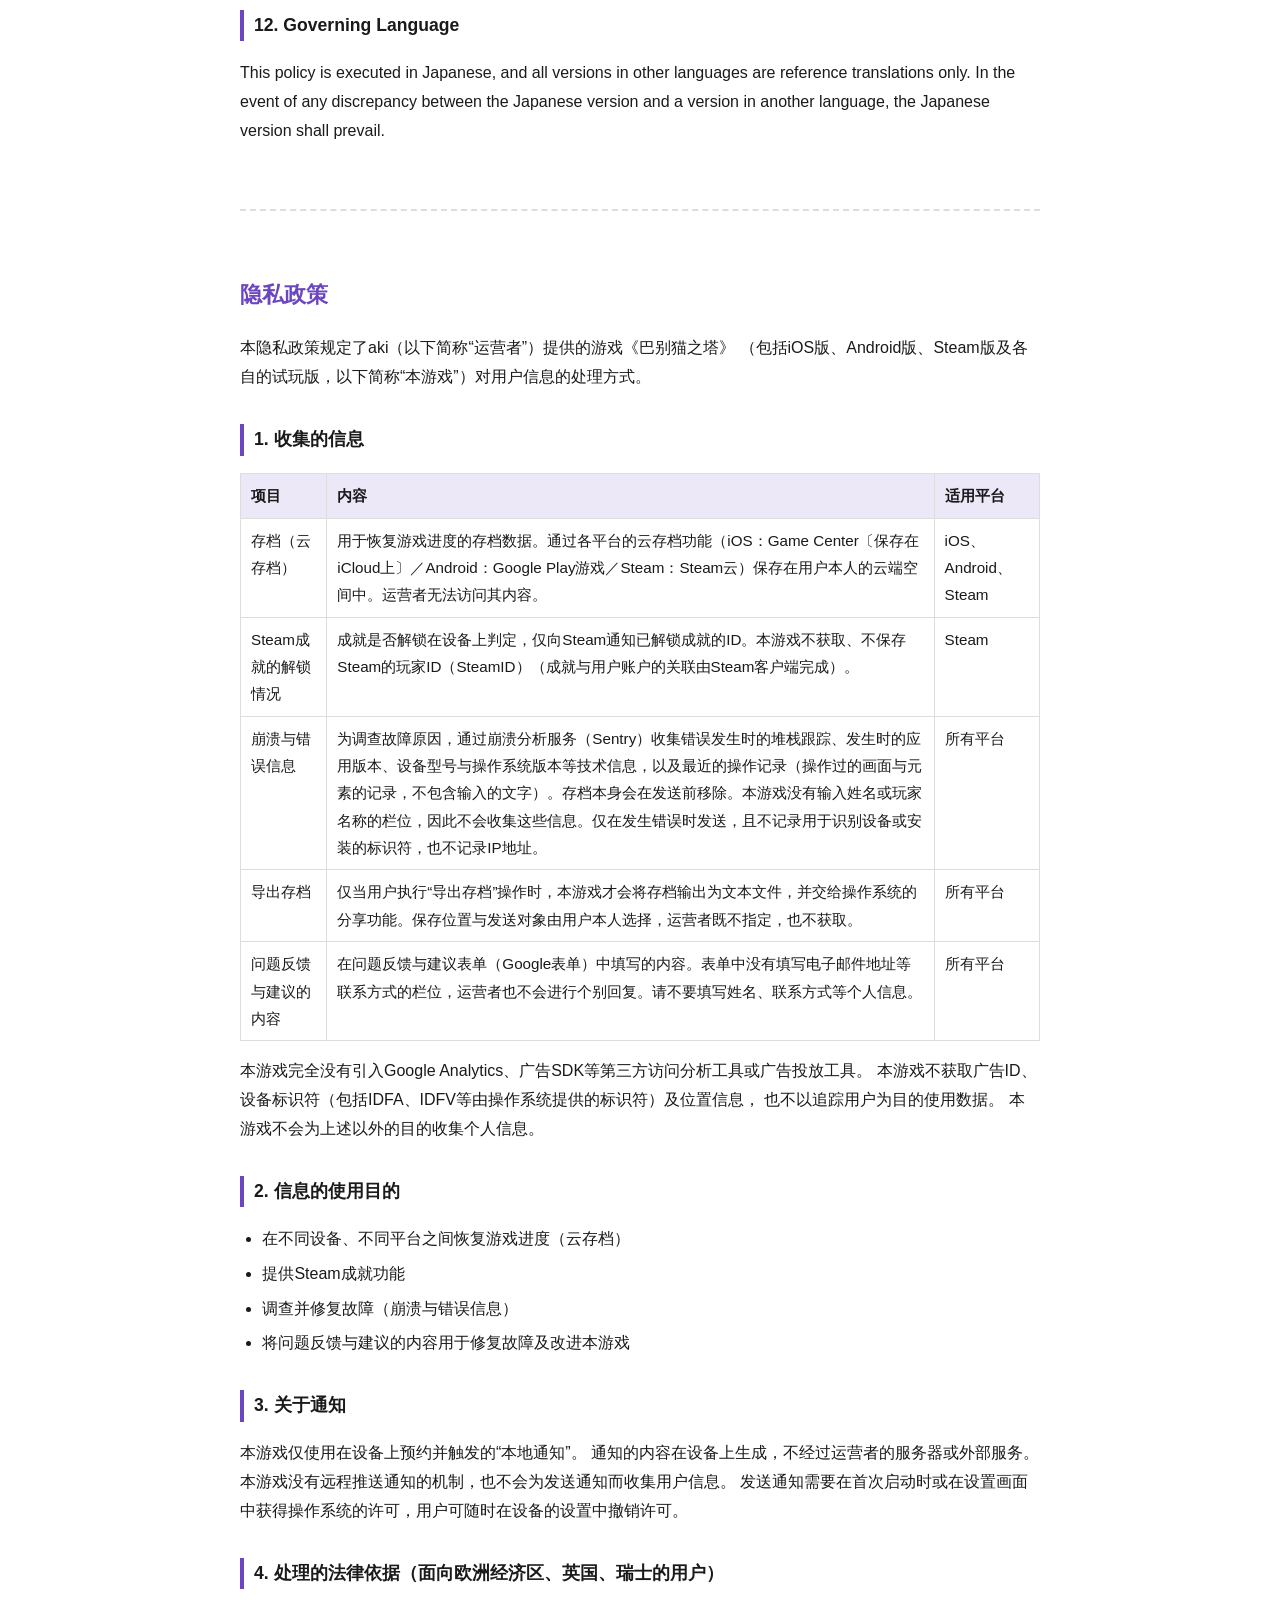
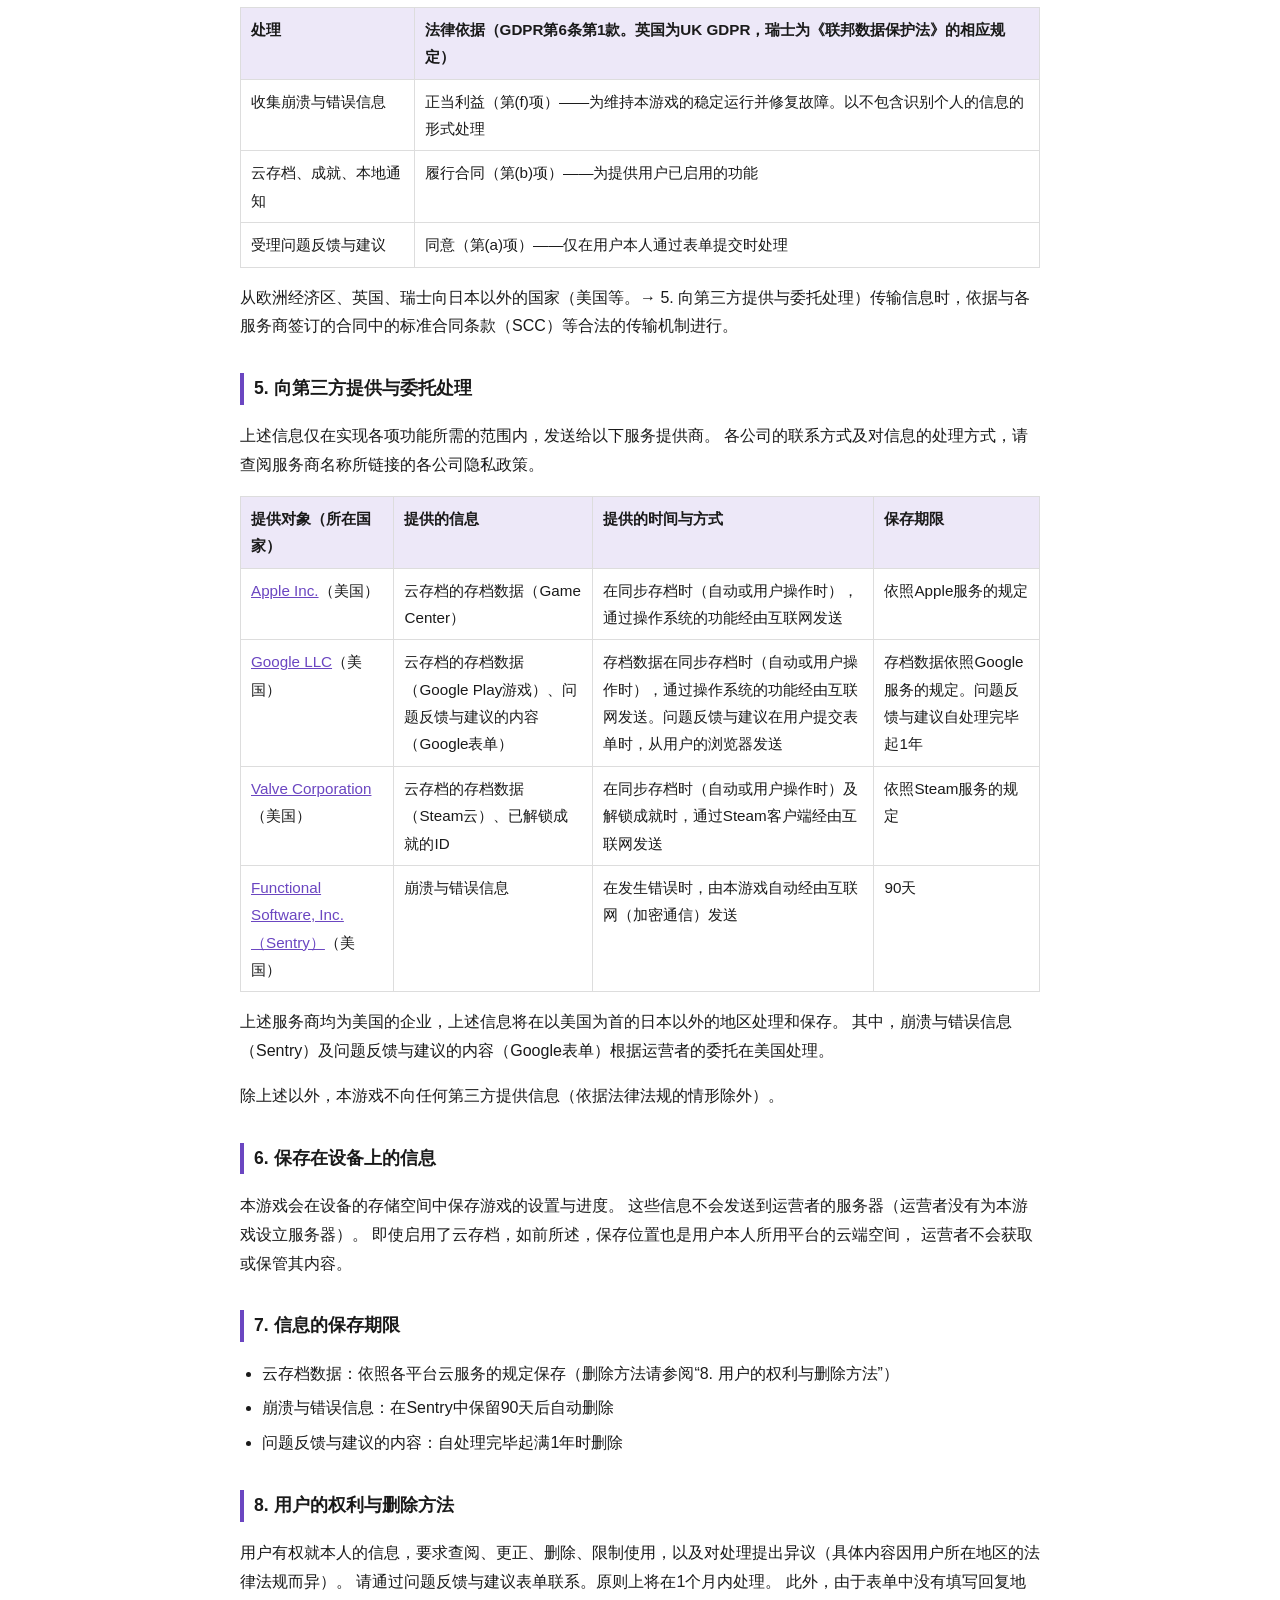
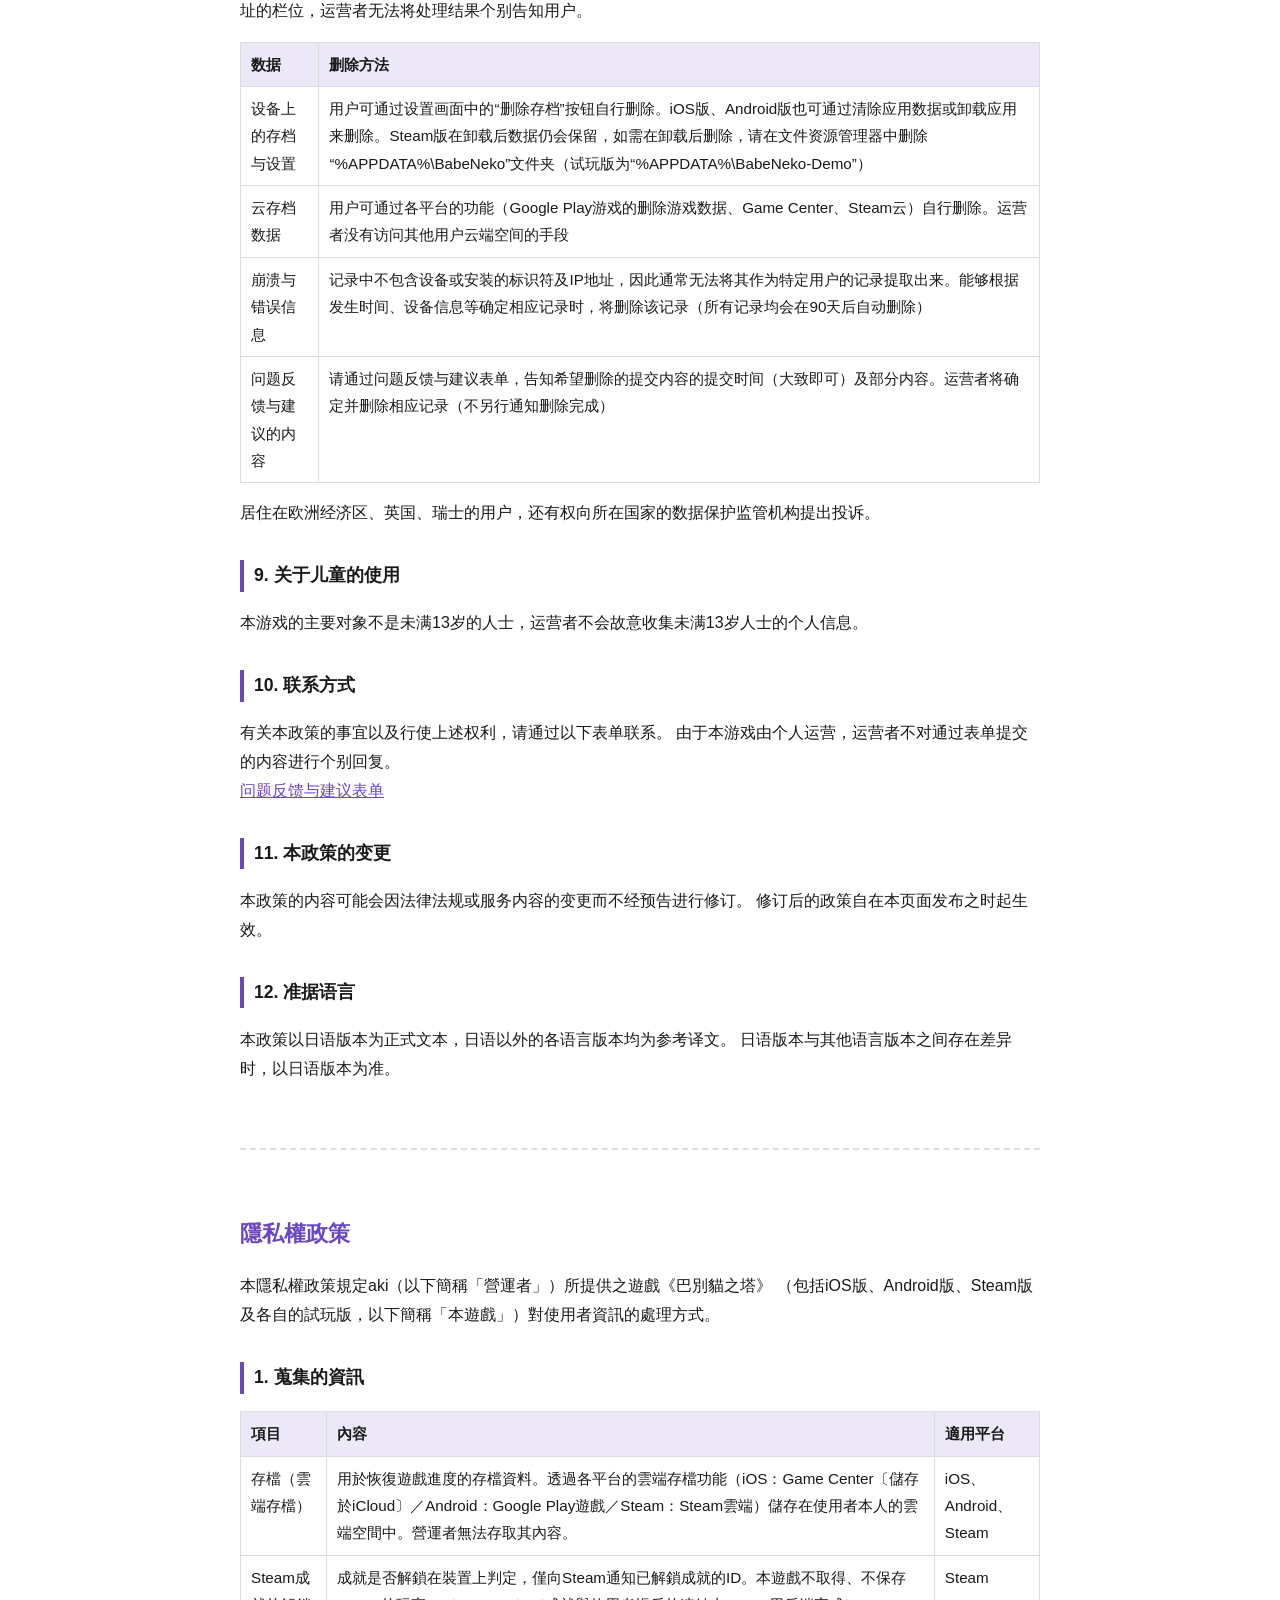
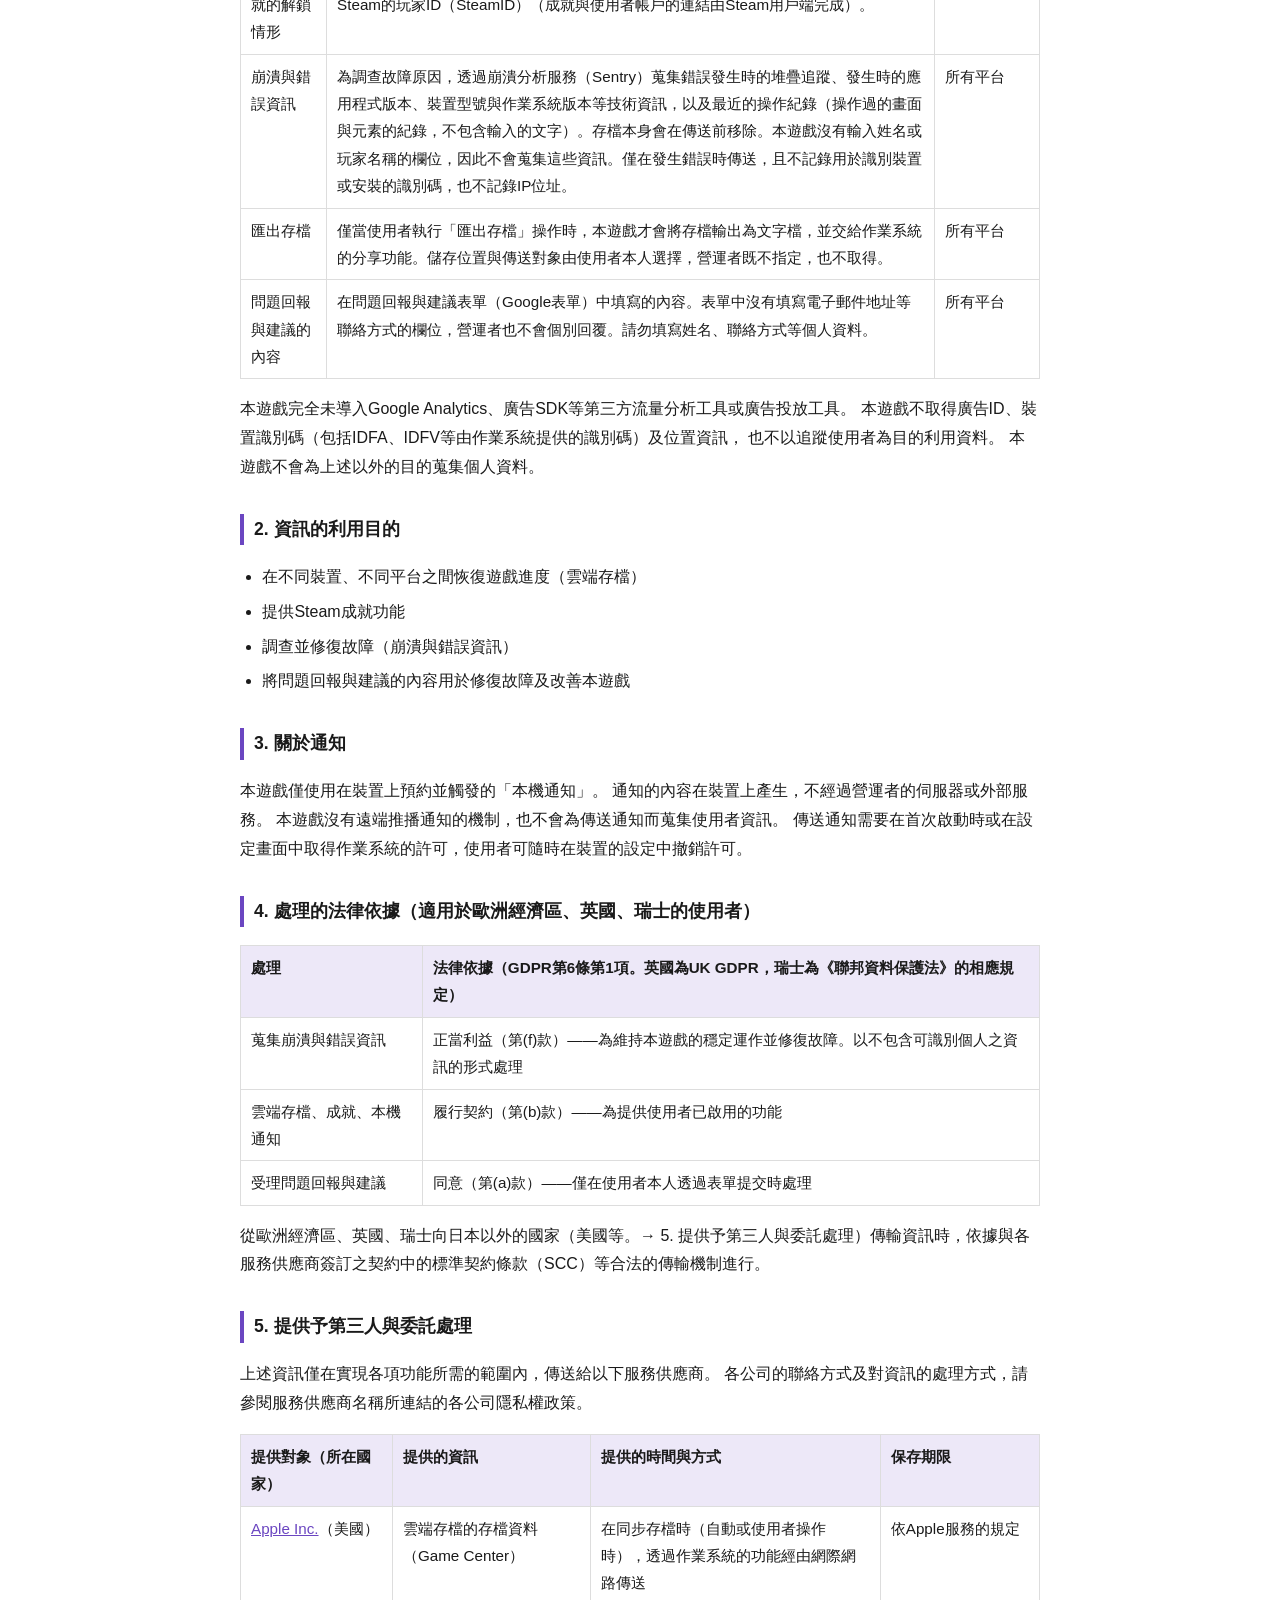
==== commit bac8b42b: "docs: Add Korean localization for terms and privacy policy with formatting adjustments - Introduced " ====
--- a/privacy-policy.html
+++ b/privacy-policy.html
@@ -19,6 +19,7 @@
     <a href="#en">English</a>
     <a href="#zh-Hans" lang="zh-Hans">简体中文</a>
     <a href="#zh-Hant" lang="zh-Hant">繁體中文</a>
+    <a href="#ko" lang="ko">한국어</a>
   </div>
 
   <!-- ============================================================ -->
@@ -827,6 +828,208 @@
     </p>
   </section>
 
+  <hr class="divider">
+
+  <!-- ============================================================ -->
+  <!-- 한국어 -->
+  <!-- ============================================================ -->
+  <section class="doc" id="ko" lang="ko">
+    <h2 class="doc-title">개인정보 처리방침</h2>
+
+    <p>
+      본 개인정보 처리방침은 aki(이하 “운영자”)가 제공하는 게임
+      《바베냥의 탑》(iOS판·Android판·Steam판 및 각각의 체험판을 포함. 이하 “본 게임”)에서의
+      이용자 정보의 취급에 대하여 정합니다.
+    </p>
+
+    <h3>1. 수집하는 정보</h3>
+    <table>
+      <thead><tr><th>항목</th><th>내용</th><th>대상 플랫폼</th></tr></thead>
+      <tbody>
+        <tr>
+          <td>세이브 데이터(클라우드 세이브)</td>
+          <td>게임의 진행 상황을 복원하기 위한 저장 데이터. 각 플랫폼의 클라우드 저장 기능(iOS: Game Center[iCloud에 저장됩니다] / Android: Google Play 게임즈 / Steam: Steam 클라우드)을 통해 이용자 본인의 클라우드 영역에 저장됩니다. 운영자는 그 내용에 접근할 수 없습니다.</td>
+          <td>iOS·Android·Steam</td>
+        </tr>
+        <tr>
+          <td>Steam 도전 과제의 달성 상황</td>
+          <td>도전 과제의 달성 판정은 기기 안에서 이루어지며, Steam에는 달성된 도전 과제의 ID만 알립니다. 본 게임은 Steam의 플레이어 ID(SteamID)를 취득·보관하지 않습니다(도전 과제와 이용자 계정의 연결은 Steam 클라이언트 측에서 이루어집니다).</td>
+          <td>Steam</td>
+        </tr>
+        <tr>
+          <td>크래시·오류 정보</td>
+          <td>문제 발생 시의 원인 조사를 위해, 오류 발생 시의 스택 트레이스, 발생 시의 앱 버전, 기기의 모델명·OS 버전 등의 기술 정보, 그리고 최근의 조작 기록(조작한 화면·요소의 기록. 입력된 문자열은 포함하지 않습니다)을 크래시 분석 서비스(Sentry)를 통해 수집합니다. 세이브 데이터 본체는 전송 전에 제거됩니다. 본 게임에는 성명이나 플레이어 이름을 입력하는 칸이 없으며, 이를 수집하지 않습니다. 전송은 오류 발생 시로 한정되며, 기기나 설치를 식별하는 식별자 및 IP 주소는 기록하지 않습니다.</td>
+          <td>모든 플랫폼</td>
+        </tr>
+        <tr>
+          <td>세이브 데이터 내보내기</td>
+          <td>이용자가 ‘세이브 데이터 내보내기’를 조작한 경우에만 세이브 데이터를 텍스트 파일로 출력하여 OS의 공유 기능에 넘깁니다. 저장 위치·전송 대상은 이용자 본인이 선택하는 것으로, 운영자는 그 대상을 지정하지도 취득하지도 않습니다.</td>
+          <td>모든 플랫폼</td>
+        </tr>
+        <tr>
+          <td>버그 신고·의견의 내용</td>
+          <td>버그 신고·의견 양식(Google 설문지)에 입력된 내용. 양식에는 이메일 주소 등 연락처를 입력하는 칸이 없으며, 운영자가 개별적으로 답변하지 않습니다. 성명·연락처 등의 개인정보는 기재하지 마십시오.</td>
+          <td>모든 플랫폼</td>
+        </tr>
+      </tbody>
+    </table>
+
+    <p>
+      본 게임은 Google Analytics·광고 SDK 등 제3자의 접속 분석 도구·광고 게재 도구를 일절 도입하지 않았습니다.
+      광고 ID·기기 식별자(IDFA / IDFV 등 OS가 제공하는 것을 포함)·위치 정보를 취득하지 않습니다.
+      이용자를 추적할 목적으로 데이터를 이용하지도 않습니다.
+      위 이외의 목적으로 개인정보를 수집하지 않습니다.
+    </p>
+
+    <h3>2. 정보의 이용 목적</h3>
+    <ul>
+      <li>게임의 진행 상황을 기기·플랫폼에 걸쳐 복원하기 위해(클라우드 세이브)</li>
+      <li>Steam 도전 과제 기능을 제공하기 위해</li>
+      <li>문제의 원인 조사·수정을 위해(크래시·오류 정보)</li>
+      <li>버그 신고·의견의 내용을 문제의 수정과 본 게임의 개선에 활용하기 위해</li>
+    </ul>
+
+    <h3>3. 알림</h3>
+    <p>
+      본 게임은 기기 안에서 예약하여 표시하는 ‘로컬 알림’만 사용합니다.
+      알림의 내용은 기기 안에서 생성되며, 운영자의 서버나 외부 서비스를 거치지 않습니다.
+      원격 푸시 알림의 구조는 없으며, 알림을 위해 이용자 정보를 수집하지도 않습니다.
+      알림을 보내려면 첫 실행 시 또는 설정 화면에서 OS의 허용이 필요하며, 허용은 언제든지 기기의 설정에서 취소할 수 있습니다.
+    </p>
+
+    <h3>4. 처리의 법적 근거(EEA·영국·스위스의 이용자 대상)</h3>
+    <table>
+      <thead><tr><th>처리</th><th>법적 근거(GDPR 제6조 제1항. 영국은 UK GDPR, 스위스는 연방 데이터 보호법의 대응하는 규정)</th></tr></thead>
+      <tbody>
+        <tr>
+          <td>크래시·오류 정보의 수집</td>
+          <td>정당한 이익(제(f)호) — 본 게임의 안정적인 동작을 유지하고 문제를 수정하기 위해. 개인을 식별하는 정보를 포함하지 않는 형태로 처리합니다</td>
+        </tr>
+        <tr>
+          <td>클라우드 세이브·도전 과제·로컬 알림</td>
+          <td>계약의 이행(제(b)호) — 이용자가 활성화한 기능을 제공하기 위해</td>
+        </tr>
+        <tr>
+          <td>버그 신고·의견의 접수</td>
+          <td>동의(제(a)호) — 이용자 본인이 양식으로 보낸 경우에 한하여 처리합니다</td>
+        </tr>
+      </tbody>
+    </table>
+    <p>
+      EEA·영국·스위스에서 일본 국외(미국 등. → 5. 제3자 제공·위탁)로의 이전은 각 사업자와의 계약에 따른 표준계약조항(SCC) 등 적법한 이전 수단에 따릅니다.
+    </p>
+
+    <h3>5. 제3자 제공·위탁</h3>
+    <p>
+      위의 정보는 각 기능의 실현에 필요한 범위에서 다음 서비스 제공 사업자에게 전송됩니다.
+      각 회사의 연락처와 정보의 취급은 사업자명의 링크(각 회사의 개인정보 처리방침)에서 확인해 주십시오.
+    </p>
+    <table>
+      <thead><tr><th>제공받는 자(소재국)</th><th>제공하는 정보</th><th>제공 시기·방법</th><th>보유 기간</th></tr></thead>
+      <tbody>
+        <tr>
+          <td><a class="link" href="https://www.apple.com/legal/privacy/">Apple Inc.</a>(미국)</td>
+          <td>클라우드 세이브의 세이브 데이터(Game Center)</td>
+          <td>세이브 동기화 시(자동 또는 이용자의 조작 시)에 OS의 기능을 통해 인터넷으로 전송</td>
+          <td>Apple 서비스의 사양에 따름</td>
+        </tr>
+        <tr>
+          <td><a class="link" href="https://policies.google.com/privacy">Google LLC</a>(미국)</td>
+          <td>클라우드 세이브의 세이브 데이터(Google Play 게임즈), 버그 신고·의견의 내용(Google 설문지)</td>
+          <td>세이브 동기화 시(자동 또는 이용자의 조작 시)에 OS의 기능을 통해 인터넷으로 전송. 버그 신고·의견은 이용자가 양식을 보낼 때 이용자의 브라우저에서 전송</td>
+          <td>세이브 데이터는 Google 서비스의 사양에 따름. 버그 신고·의견은 대응 완료로부터 1년</td>
+        </tr>
+        <tr>
+          <td><a class="link" href="https://store.steampowered.com/privacy_agreement/">Valve Corporation</a>(미국)</td>
+          <td>클라우드 세이브의 세이브 데이터(Steam 클라우드), 달성된 도전 과제의 ID</td>
+          <td>세이브 동기화 시(자동 또는 이용자의 조작 시)와 도전 과제 달성 시에 Steam 클라이언트를 통해 인터넷으로 전송</td>
+          <td>Steam 서비스의 사양에 따름</td>
+        </tr>
+        <tr>
+          <td><a class="link" href="https://sentry.io/privacy/">Functional Software, Inc.(Sentry)</a>(미국)</td>
+          <td>크래시·오류 정보</td>
+          <td>오류 발생 시에 본 게임에서 자동으로 인터넷(암호화 통신)을 통해 전송</td>
+          <td>90일</td>
+        </tr>
+      </tbody>
+    </table>
+    <p>
+      이들 사업자는 모두 미국의 사업자이며, 위의 정보는 미국을 비롯한 일본 국외에서 처리·저장됩니다.
+      이 중 크래시·오류 정보(Sentry)와 버그 신고·의견의 내용(Google 설문지)은 운영자의 위탁에 따라 미국에서 처리됩니다.
+    </p>
+    <p>이 밖의 제3자에게는 정보를 제공하지 않습니다(법령에 따른 경우는 제외).</p>
+
+    <h3>6. 기기 안에 저장되는 정보</h3>
+    <p>
+      본 게임은 기기 안의 저장소에 게임의 설정·진행 상황을 저장합니다.
+      이 정보는 운영자의 서버로 전송되지 않습니다(운영자는 본 게임을 위한 서버를 보유하고 있지 않습니다).
+      클라우드 세이브를 활성화한 경우에도 저장 위치는 앞에서 설명한 대로 이용자 본인의 플랫폼의 클라우드 영역이며,
+      운영자가 그 내용을 취득·보관하지 않습니다.
+    </p>
+
+    <h3>7. 정보의 보유 기간</h3>
+    <ul>
+      <li>클라우드 세이브 데이터: 각 플랫폼의 클라우드 서비스의 사양에 따라 저장됩니다(삭제 방법은 ‘8. 이용자의 권리와 삭제 방법’을 참조해 주십시오)</li>
+      <li>크래시·오류 정보: Sentry에서 90일간 보관된 후 자동으로 삭제됩니다</li>
+      <li>버그 신고·의견의 내용: 대응 완료로부터 1년이 지난 시점에 삭제합니다</li>
+    </ul>
+
+    <h3>8. 이용자의 권리와 삭제 방법</h3>
+    <p>
+      이용자는 본인의 정보에 대하여 열람·정정·삭제·처리의 제한·처리에 대한 이의 제기를 요구할 권리를 가집니다(거주 지역의 법령에 따라 내용은 다릅니다).
+      버그 신고·의견 양식으로 연락해 주십시오. 원칙적으로 1개월 이내에 대응합니다.
+      다만 양식에는 답변받을 연락처를 입력하는 칸이 없으므로, 대응 결과를 개별적으로 알려 드릴 수는 없습니다.
+    </p>
+    <table>
+      <thead><tr><th>데이터</th><th>삭제 방법</th></tr></thead>
+      <tbody>
+        <tr>
+          <td>기기 안의 세이브 데이터·설정</td>
+          <td>설정 화면의 ‘세이브 데이터 삭제’ 버튼으로 이용자 본인이 삭제할 수 있습니다. iOS판·Android판은 앱의 데이터 삭제 또는 제거로도 삭제됩니다. Steam판은 제거해도 데이터가 남으므로, 제거한 후에 삭제하려면 파일 탐색기에서 ‘%APPDATA%\BabeNeko’ 폴더(체험판은 ‘%APPDATA%\BabeNeko-Demo’)를 삭제해 주십시오</td>
+        </tr>
+        <tr>
+          <td>클라우드 세이브 데이터</td>
+          <td>각 플랫폼의 기능(Google Play 게임즈의 게임 데이터 삭제, Game Center, Steam 클라우드)으로 이용자 본인이 삭제할 수 있습니다. 운영자는 다른 이용자의 클라우드 영역에 접근할 수단을 가지고 있지 않습니다</td>
+        </tr>
+        <tr>
+          <td>크래시·오류 정보</td>
+          <td>기록에는 기기·설치의 식별자나 IP 주소가 포함되지 않으므로, 보통은 특정 이용자의 기록으로 추출할 수 없습니다. 발생 일시·기기 정보 등으로 해당 기록을 특정할 수 있는 경우에는 그 기록을 삭제합니다(모든 기록은 90일 후 자동으로 삭제됩니다)</td>
+        </tr>
+        <tr>
+          <td>버그 신고·의견의 내용</td>
+          <td>삭제를 원하는 전송에 대하여, 전송 일시(대략적이어도 괜찮습니다)와 내용의 일부를 버그 신고·의견 양식으로 알려 주십시오. 운영자가 해당 기록을 특정하여 삭제합니다(완료 안내는 하지 않습니다)</td>
+        </tr>
+      </tbody>
+    </table>
+    <p>
+      EEA·영국·스위스에 거주하시는 분은 거주 국가의 데이터 보호 감독기관에 불만을 제기할 권리도 가집니다.
+    </p>
+
+    <h3>9. 아동의 이용</h3>
+    <p>
+      본 게임은 만 13세 미만을 주된 대상으로 하지 않으며, 만 13세 미만의 아동으로부터 의도적으로 개인정보를 수집하지 않습니다.
+    </p>
+
+    <h3>10. 문의</h3>
+    <p>
+      본 방침에 관한 연락 및 앞에서 설명한 권리의 행사는 아래 양식으로 보내 주십시오.
+      개인이 운영하고 있으므로 양식에 대한 개별 답변은 드리지 않습니다.<br>
+      <a class="link" href="https://forms.gle/xiqoQyYzVrwu3zVa7">버그 신고·의견 양식</a>
+    </p>
+
+    <h3>11. 방침의 변경</h3>
+    <p>
+      본 방침의 내용은 법령의 변경이나 서비스 내용의 변경에 따라 예고 없이 개정될 수 있습니다.
+      개정된 방침은 본 페이지에 게재된 시점부터 효력이 발생합니다.
+    </p>
+
+    <h3>12. 준거 언어</h3>
+    <p>
+      본 방침은 일본어판을 정본으로 하며, 일본어 이외의 각 언어판은 참고 번역본입니다.
+      일본어판과 다른 언어판 사이에 차이가 있는 경우에는 일본어판이 우선합니다.
+    </p>
+  </section>
+
   <footer>
     &copy; 2026 aki
   </footer>
--- a/style.css
+++ b/style.css
@@ -30,6 +30,11 @@
 /* 繁体字の節も同じ理由で、台湾向けのフォントを先に置く */
 :lang(zh-Hant) {
   font-family: "PingFang TC", "Microsoft JhengHei", "Noto Sans TC", "Noto Sans CJK TC", -apple-system, BlinkMacSystemFont, "Segoe UI", Arial, sans-serif;
+}
+/* 韓国語の節は和文フォントのハングルにならないよう、韓国語のフォントを先に置く。分かち書きの空白で折り返す */
+:lang(ko) {
+  font-family: "Apple SD Gothic Neo", "Malgun Gothic", "Noto Sans KR", "Noto Sans CJK KR", -apple-system, BlinkMacSystemFont, "Segoe UI", Arial, sans-serif;
+  word-break: keep-all;
 }
 .wrap {
   max-width: 840px;
